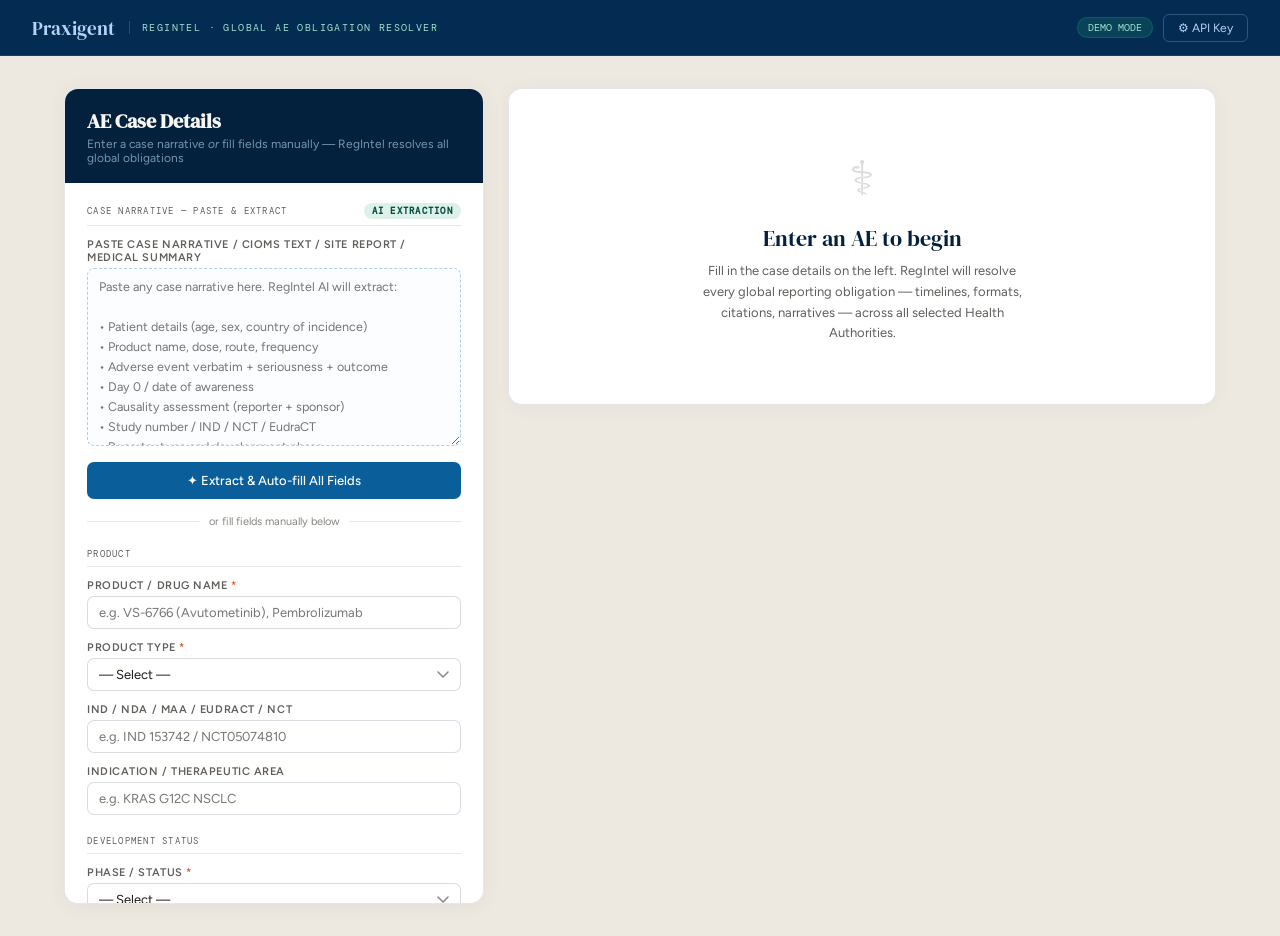
==== index.html @ b549e36d "Add files via upload" ====
<!DOCTYPE html>
<html lang="en">
<head>
<meta charset="UTF-8"/>
<meta name="viewport" content="width=device-width, initial-scale=1.0"/>
<title>RegIntel — Global AE Obligation Resolver</title>
<link rel="preconnect" href="https://fonts.googleapis.com"/>
<link rel="preconnect" href="https://fonts.gstatic.com" crossorigin/>
<link href="https://fonts.googleapis.com/css2?family=DM+Serif+Display:ital@0;1&family=DM+Mono:wght@400;500&family=Figtree:wght@300;400;500;600&display=swap" rel="stylesheet"/>
<style>
:root{
  --navy:#03203C;--navy2:#042C53;--blue:#0A5F9A;--sky:#378ADD;
  --skylt:#B5D4F4;--teal:#1D9E75;--teallt:#9FE1CB;--tealdk:#085041;
  --amber:#BA7517;--amberlt:#FAC775;--coral:#D85A30;--red:#A32D2D;
  --white:#F8F6F2;--cream:#EEE9E0;--gray:#888780;--text:#1A1A18;
  --muted:#5F5E5A;--border:rgba(3,32,60,0.1);
  --serif:'DM Serif Display',Georgia,serif;
  --sans:'Figtree',sans-serif;
  --mono:'DM Mono',monospace;
}
*,*::before,*::after{box-sizing:border-box;margin:0;padding:0;}
html{scroll-behavior:smooth;}
body{font-family:var(--sans);background:var(--cream);color:var(--text);min-height:100vh;}

/* ── HEADER ── */
.header{
  background:var(--navy2);padding:0 32px;
  height:56px;display:flex;align-items:center;gap:14px;
  border-bottom:1px solid rgba(181,212,244,0.1);
  position:sticky;top:0;z-index:50;
}
.header-logo{font-family:var(--serif);font-size:19px;color:var(--skylt);}
.header-tag{font-family:var(--mono);font-size:10px;color:var(--teallt);
  letter-spacing:.14em;text-transform:uppercase;
  border-left:1px solid rgba(181,212,244,0.2);padding-left:12px;}
.header-right{margin-left:auto;display:flex;align-items:center;gap:10px;}
.header-badge{font-family:var(--mono);font-size:10px;
  background:rgba(29,158,117,0.2);color:var(--teallt);
  padding:3px 10px;border-radius:20px;border:1px solid rgba(29,158,117,0.3);}
.api-btn{background:transparent;border:1px solid rgba(181,212,244,0.25);
  color:var(--skylt);font-size:12px;font-family:var(--sans);
  padding:6px 14px;border-radius:6px;cursor:pointer;transition:all .15s;}
.api-btn:hover{background:rgba(55,138,221,0.15);}

/* ── MAIN LAYOUT ── */
.main{max-width:1200px;margin:0 auto;padding:32px 24px;display:grid;
  grid-template-columns:420px 1fr;gap:24px;align-items:start;}

/* ── FORM CARD ── */
.form-card{
  background:#fff;border-radius:14px;border:1px solid var(--border);
  overflow:hidden;position:sticky;top:72px;
  box-shadow:0 2px 20px rgba(3,32,60,0.06);
}
.form-card-header{
  background:var(--navy);padding:18px 22px;
}
.form-card-header h2{font-family:var(--serif);font-size:20px;color:var(--white);margin-bottom:2px;}
.form-card-header p{font-size:12px;color:rgba(181,212,244,0.65);}
.form-body{padding:20px 22px;max-height:calc(100vh - 180px);overflow-y:auto;}

.form-section{margin-bottom:20px;}
.form-section-label{
  font-family:var(--mono);font-size:9px;letter-spacing:.14em;
  text-transform:uppercase;color:var(--muted);
  border-bottom:1px solid var(--border);padding-bottom:6px;margin-bottom:12px;
}
.form-group{margin-bottom:12px;}
.form-label{font-size:11px;font-weight:600;color:var(--muted);
  display:block;margin-bottom:4px;text-transform:uppercase;letter-spacing:.05em;}
.req{color:var(--coral);}
input[type=text],input[type=date],select,textarea{
  width:100%;border:1px solid rgba(3,32,60,0.15);border-radius:7px;
  padding:8px 11px;font-size:13px;font-family:var(--sans);
  color:var(--text);background:#fff;outline:none;transition:border-color .15s;
}
input:focus,select:focus,textarea:focus{border-color:var(--sky);}
textarea{resize:vertical;min-height:60px;line-height:1.5;}
select{appearance:none;
  background-image:url("data:image/svg+xml,%3Csvg xmlns='http://www.w3.org/2000/svg' width='12' height='8'%3E%3Cpath d='M1 1l5 5 5-5' stroke='%23888' stroke-width='1.5' fill='none' stroke-linecap='round'/%3E%3C/svg%3E");
  background-repeat:no-repeat;background-position:right 11px center;}

.checkbox-grid{display:grid;grid-template-columns:1fr 1fr;gap:5px;}
.cb-item{display:flex;align-items:center;gap:7px;
  font-size:12px;cursor:pointer;padding:5px 8px;
  border:1px solid var(--border);border-radius:5px;
  transition:all .12s;color:var(--text);}
.cb-item:hover{border-color:var(--sky);}
.cb-item input{accent-color:var(--teal);width:14px;height:14px;}
.cb-item.checked{border-color:var(--teal);background:rgba(29,158,117,0.06);}

.ha-grid{display:grid;grid-template-columns:1fr 1fr;gap:4px;}
.ha-item{display:flex;align-items:center;gap:6px;
  font-size:11.5px;cursor:pointer;padding:5px 8px;
  border:1px solid var(--border);border-radius:5px;
  transition:all .12s;color:var(--text);}
.ha-item:hover{border-color:var(--sky);}
.ha-item input{accent-color:var(--teal);width:13px;height:13px;}
.ha-item.checked{border-color:var(--teal);background:rgba(29,158,117,0.06);color:var(--tealdk);}

.run-btn{
  width:100%;background:var(--navy2);color:var(--skylt);
  border:none;border-radius:8px;padding:13px;
  font-size:14px;font-weight:500;font-family:var(--sans);
  cursor:pointer;transition:all .2s;
  display:flex;align-items:center;justify-content:center;gap:8px;
  margin-top:4px;
}
.run-btn:hover:not(:disabled){background:var(--blue);}
.run-btn:disabled{opacity:.5;cursor:not-allowed;}

.demo-btn{
  width:100%;background:transparent;color:var(--muted);
  border:1px solid var(--border);border-radius:8px;padding:9px;
  font-size:12px;font-family:var(--sans);cursor:pointer;
  transition:all .15s;margin-top:8px;
}
.demo-btn:hover{background:var(--cream);border-color:rgba(3,32,60,0.2);}

/* ── RESULTS PANEL ── */
.results-panel{display:flex;flex-direction:column;gap:20px;}

.empty-state{
  background:#fff;border-radius:14px;border:1px solid var(--border);
  padding:60px 40px;text-align:center;
  box-shadow:0 2px 20px rgba(3,32,60,0.04);
}
.empty-icon{font-size:48px;opacity:.15;margin-bottom:16px;}
.empty-title{font-family:var(--serif);font-size:22px;color:var(--navy);margin-bottom:8px;}
.empty-sub{font-size:13px;color:var(--muted);line-height:1.6;max-width:320px;margin:0 auto;}

/* ── RESULT CARDS ── */
.result-card{
  background:#fff;border-radius:14px;border:1px solid var(--border);
  overflow:hidden;box-shadow:0 2px 20px rgba(3,32,60,0.04);
  animation:slideIn .4s ease;
}
@keyframes slideIn{from{opacity:0;transform:translateY(12px)}to{opacity:1;transform:none}}

.rc-header{
  padding:14px 20px;display:flex;align-items:center;gap:10px;
  border-bottom:1px solid var(--border);
}
.rc-icon{width:32px;height:32px;border-radius:8px;
  display:flex;align-items:center;justify-content:center;font-size:15px;flex-shrink:0;}
.rc-title{font-size:14px;font-weight:600;color:var(--navy);}
.rc-sub{font-size:11px;color:var(--muted);margin-top:1px;}
.rc-badge{margin-left:auto;font-family:var(--mono);font-size:9px;
  padding:3px 9px;border-radius:10px;font-weight:500;}

/* SUSAR alert card */
.susar-card{
  background:var(--navy);border-radius:14px;border:2px solid #D85A30;
  padding:20px 24px;
  animation:slideIn .3s ease;
}
.susar-card h3{font-family:var(--serif);font-size:20px;color:var(--white);margin-bottom:8px;}
.susar-card p{font-size:13px;color:rgba(181,212,244,0.75);line-height:1.65;}
.susar-meta{display:flex;gap:16px;margin-top:14px;flex-wrap:wrap;}
.susar-meta-item{font-family:var(--mono);font-size:10px;letter-spacing:.06em;}
.susar-meta-item .k{color:rgba(181,212,244,0.4);text-transform:uppercase;display:block;margin-bottom:2px;}
.susar-meta-item .v{color:var(--teallt);}
.susar-meta-item .v.alert{color:#F0997B;}

/* obligation table */
.ob-wrap{overflow-x:auto;}
.ob-table{width:100%;border-collapse:collapse;font-size:12px;}
.ob-table th{
  text-align:left;padding:9px 14px;
  font-size:10px;text-transform:uppercase;letter-spacing:.07em;
  color:var(--muted);border-bottom:1px solid var(--border);
  background:rgba(3,32,60,0.02);font-family:var(--mono);font-weight:500;white-space:nowrap;
}
.ob-table td{
  padding:10px 14px;border-bottom:1px solid rgba(3,32,60,0.05);
  color:var(--text);vertical-align:middle;
}
.ob-table tr:last-child td{border-bottom:none;}
.ob-table tr:hover td{background:rgba(55,138,221,0.03);}
.ob-table tr.overdue td{background:rgba(163,45,45,0.03);}
.ob-table tr.periodic td{background:rgba(29,158,117,0.02);}

.tag{display:inline-block;padding:2px 8px;border-radius:10px;
  font-size:10px;font-weight:600;font-family:var(--mono);white-space:nowrap;}
.t7{background:#FCEBEB;color:#A32D2D;}
.t15{background:#FAEEDA;color:#854F0B;}
.t30{background:#E6F1FB;color:#185FA5;}
.t90{background:#EAF3DE;color:#3B6D11;}
.tper{background:#EEEDFE;color:#3C3489;}
.tdom{background:#EAF3DE;color:#3B6D11;}
.tfor{background:#EEEDFE;color:#3C3489;}
.tover{background:#FCEBEB;color:#A32D2D;border:1px solid rgba(227,75,74,0.3);}
.tok{background:#E1F5EE;color:#085041;}
.trisk{background:#FAEEDA;color:#854F0B;}
.tsusar{background:#FAECE7;color:#993C1D;border:1px solid rgba(208,90,48,.3);}

/* narrative */
.narrative-body{
  padding:20px;font-size:13px;line-height:1.85;color:var(--text);
  border-left:3px solid var(--navy2);margin:0;
  background:rgba(3,32,60,0.02);
}
.narrative-body .placeholder{color:var(--coral);font-style:italic;}

/* gap analysis */
.gap-list{padding:16px 20px;display:flex;flex-direction:column;gap:0;}
.gap-row{display:flex;gap:10px;padding:10px 0;border-bottom:1px solid rgba(3,32,60,0.05);align-items:flex-start;}
.gap-row:last-child{border-bottom:none;}
.gap-dot{width:10px;height:10px;border-radius:50%;flex-shrink:0;margin-top:3px;}
.gap-dot.red{background:#E24B4A;}
.gap-dot.amber{background:#EF9F27;}
.gap-dot.green{background:#1D9E75;}
.gap-text{font-size:12.5px;color:var(--text);line-height:1.5;}
.gap-sub{font-size:11px;color:var(--muted);margin-top:2px;}

/* loading */
.loading-card{
  background:#fff;border-radius:14px;border:1px solid var(--border);
  padding:40px;text-align:center;
  box-shadow:0 2px 20px rgba(3,32,60,0.04);
}
.pipeline-steps{display:flex;justify-content:center;gap:8px;margin:20px 0;flex-wrap:wrap;}
.ps{font-family:var(--mono);font-size:10px;letter-spacing:.06em;
  padding:4px 10px;border-radius:12px;transition:all .3s;
  background:rgba(3,32,60,0.05);color:var(--muted);}
.ps.running{background:rgba(55,138,221,0.15);color:var(--sky);
  animation:pulse .8s infinite alternate;}
.ps.done{background:rgba(29,158,117,0.15);color:var(--teal);}
@keyframes pulse{from{opacity:.6}to{opacity:1}}
.loading-msg{font-size:13px;color:var(--muted);margin-top:8px;}

/* modal */
.modal-bg{display:none;}
/* Inline API key dropdown panel — no position:fixed (blocked in Workers/iframe) */
.api-panel{
  display:none;position:absolute;top:56px;right:16px;
  background:#fff;border-radius:10px;border:1px solid rgba(3,32,60,0.15);
  padding:20px 22px;width:380px;z-index:100;
  box-shadow:0 8px 40px rgba(3,32,60,0.22);
}
.api-panel.visible{display:block;}
.api-panel h4{font-family:var(--serif);font-size:19px;color:var(--navy);margin-bottom:6px;}
.api-panel p{font-size:12.5px;color:var(--muted);margin-bottom:12px;line-height:1.6;}
.api-panel-note{font-size:11px;color:var(--muted);background:rgba(55,138,221,0.07);
  padding:8px 11px;border-radius:5px;border-left:2px solid var(--sky);margin-bottom:14px;line-height:1.55;}
.api-panel-row{display:flex;gap:8px;margin-top:0;}
.api-panel-row button{flex:1;padding:9px;border-radius:7px;border:none;
  font-size:12.5px;font-family:var(--sans);font-weight:500;cursor:pointer;transition:all .15s;}
.apb-primary{background:var(--navy2);color:var(--skylt);}
.apb-primary:hover{background:var(--blue);}
.apb-secondary{background:var(--cream);color:var(--muted);}
.apb-secondary:hover{background:#E5E1D8;}

/* export bar */
.export-bar{
  display:flex;gap:8px;padding:12px 20px;
  border-top:1px solid var(--border);background:rgba(3,32,60,0.02);
  flex-wrap:wrap;
}
.exp-btn{
  background:transparent;border:1px solid var(--border);
  color:var(--muted);font-size:11.5px;font-family:var(--sans);
  padding:6px 14px;border-radius:6px;cursor:pointer;transition:all .15s;
}
.exp-btn:hover{background:var(--cream);border-color:rgba(3,32,60,0.2);}
.exp-btn.primary{background:var(--navy2);color:var(--skylt);border-color:var(--navy2);}
.exp-btn.primary:hover{background:var(--blue);}

::-webkit-scrollbar{width:4px;height:4px;}
::-webkit-scrollbar-track{background:transparent;}
::-webkit-scrollbar-thumb{background:rgba(3,32,60,0.12);border-radius:10px;}

/* ── TREE VIEW STYLES ── */
.tree-shell{background:#fff;border-radius:14px;border:1px solid var(--border);overflow:hidden;box-shadow:0 2px 20px rgba(3,32,60,0.04);}
.tree-topbar{background:var(--navy);padding:14px 20px;display:flex;align-items:center;gap:12px;flex-wrap:wrap;}
.tree-topbar h3{font-family:var(--serif);font-size:18px;color:var(--white);}
.tree-topbar .sub{font-size:12px;color:rgba(181,212,244,0.6);margin-left:auto;}
.tree-legend{display:flex;gap:16px;padding:10px 20px;border-bottom:1px solid var(--border);background:rgba(3,32,60,0.02);flex-wrap:wrap;}
.tl-item{display:flex;align-items:center;gap:5px;font-size:11px;color:var(--muted);}
.tl-dot{width:9px;height:9px;border-radius:50%;}

/* summary bar */
.case-summary-bar{display:grid;grid-template-columns:repeat(4,1fr);gap:0;border-bottom:1px solid var(--border);}
.csb-item{padding:12px 16px;border-right:1px solid var(--border);}
.csb-item:last-child{border-right:none;}
.csb-k{font-size:9px;text-transform:uppercase;letter-spacing:.08em;color:var(--muted);margin-bottom:3px;font-family:var(--mono);}
.csb-v{font-size:13px;font-weight:500;color:var(--text);}
.csb-v.alert{color:#A32D2D;}
.csb-v.ok{color:#085041;}
.csb-v.warn{color:#854F0B;}

/* tree nodes */
.tree-body{padding:16px 20px;display:flex;flex-direction:column;gap:8px;}

.t-country{border:1px solid var(--border);border-radius:10px;overflow:hidden;}
.t-country-hdr{display:flex;align-items:center;gap:10px;padding:11px 14px;cursor:pointer;background:var(--cream);transition:background .15s;user-select:none;}
.t-country-hdr:hover{background:#E5E1D8;}
.t-country-flag{font-size:18px;line-height:1;}
.t-country-name{font-size:13px;font-weight:600;color:var(--navy);}
.t-country-ha{font-size:11px;color:var(--muted);margin-left:4px;}
.t-country-caret{margin-left:auto;font-size:11px;color:var(--muted);transition:transform .2s;}
.t-country-hdr.open .t-country-caret{transform:rotate(90deg);}
.t-country-pills{margin-left:auto;display:flex;gap:5px;margin-right:8px;}
.t-country-body{display:none;border-top:1px solid var(--border);}
.t-country-body.open{display:block;}

.t-ha{border-bottom:1px solid rgba(3,32,60,0.05);}
.t-ha:last-child{border-bottom:none;}
.t-ha-hdr{display:flex;align-items:center;gap:10px;padding:10px 16px 10px 28px;cursor:pointer;transition:background .12s;}
.t-ha-hdr:hover{background:rgba(3,32,60,0.03);}
.t-ha-code{font-family:var(--mono);font-size:10px;font-weight:500;letter-spacing:.06em;padding:2px 8px;border-radius:10px;}
.t-ha-name{font-size:12.5px;color:var(--text);font-weight:500;}
.t-ha-reg{font-size:11px;color:var(--muted);}
.t-ha-caret{margin-left:auto;font-size:10px;color:var(--muted);transition:transform .2s;}
.t-ha-hdr.open .t-ha-caret{transform:rotate(90deg);}
.t-ha-body{display:none;border-top:1px solid rgba(3,32,60,0.06);background:rgba(3,32,60,0.01);}
.t-ha-body.open{display:block;}

.t-report{display:flex;align-items:stretch;border-bottom:1px solid rgba(3,32,60,0.05);transition:background .12s;}
.t-report:last-child{border-bottom:none;}
.t-report:hover{background:rgba(55,138,221,0.03);}
.t-report-stripe{width:4px;flex-shrink:0;}
.t-report-inner{flex:1;padding:10px 14px 10px 18px;display:flex;align-items:center;gap:10px;flex-wrap:wrap;}
.t-report-type{font-size:12px;font-weight:600;color:var(--text);min-width:160px;}
.t-report-tl{font-size:11px;color:var(--muted);}
.t-report-due{font-size:12px;font-weight:500;color:var(--text);margin-left:auto;}
.t-report-fmt{font-size:10.5px;color:var(--muted);font-family:var(--mono);}
.t-report-detail{width:100%;margin-top:6px;padding:8px 10px;background:#fff;border-radius:6px;border:1px solid var(--border);font-size:11.5px;color:var(--muted);line-height:1.6;display:none;}
.t-report:hover .t-report-detail{display:block;}

/* periodic section */
.t-periodic{margin-top:12px;border:1px solid rgba(52,125,221,0.15);border-radius:10px;overflow:hidden;}
.t-periodic-hdr{padding:10px 14px;background:rgba(55,138,221,0.05);border-bottom:1px solid rgba(55,138,221,0.12);display:flex;align-items:center;gap:8px;cursor:pointer;}
.t-periodic-hdr-title{font-size:12px;font-weight:600;color:#185FA5;}
.t-periodic-hdr-caret{margin-left:auto;font-size:10px;color:#378ADD;transition:transform .2s;}
.t-periodic-hdr.open .t-periodic-hdr-caret{transform:rotate(90deg);}
.t-periodic-body{display:none;}
.t-periodic-body.open{display:block;}
.t-periodic-row{display:flex;align-items:center;gap:10px;padding:9px 14px;border-bottom:1px solid rgba(3,32,60,0.05);font-size:12px;}
.t-periodic-row:last-child{border-bottom:none;}
.t-periodic-report{font-weight:500;color:var(--text);min-width:140px;}
.t-periodic-freq{color:var(--muted);font-size:11px;flex:1;}
.t-periodic-ref{font-family:var(--mono);font-size:10px;color:#378ADD;}

/* status dot colors */
.dot-over{background:#E24B4A;}
.dot-risk{background:#EF9F27;}
.dot-ok{background:#1D9E75;}
.dot-per{background:#7F77DD;}
.dot-na{background:#B4B2A9;}

/* action footer */
.tree-footer{padding:12px 20px;border-top:1px solid var(--border);display:flex;gap:8px;background:rgba(3,32,60,0.02);flex-wrap:wrap;}
.tf-btn{padding:7px 14px;border-radius:6px;border:1px solid var(--border);background:transparent;color:var(--muted);font-size:12px;font-family:var(--sans);cursor:pointer;transition:all .15s;}
.tf-btn:hover{background:var(--cream);}
.tf-btn.primary{background:var(--navy2);color:var(--skylt);border-color:var(--navy2);}
.tf-btn.primary:hover{background:var(--blue);}

/* narrative in tree */
.t-narrative{margin-top:12px;border:1px solid rgba(3,32,60,0.1);border-radius:10px;overflow:hidden;}
.t-narrative-hdr{padding:10px 14px;background:rgba(209,83,126,0.05);border-bottom:1px solid rgba(209,83,126,0.12);display:flex;align-items:center;gap:8px;cursor:pointer;}
.t-narrative-hdr-title{font-size:12px;font-weight:600;color:#72243E;}
.t-narrative-body{display:none;padding:14px;font-size:12.5px;line-height:1.8;color:var(--text);}
.t-narrative-body.open{display:block;}

/* gap checklist */
.t-gaps{margin-top:12px;border:1px solid var(--border);border-radius:10px;overflow:hidden;}
.t-gaps-hdr{padding:10px 14px;background:rgba(3,32,60,0.03);border-bottom:1px solid var(--border);display:flex;align-items:center;gap:8px;cursor:pointer;}
.t-gaps-hdr-title{font-size:12px;font-weight:600;color:var(--navy);}
.t-gaps-body{display:none;}
.t-gaps-body.open{display:block;}
.t-gap-row{display:flex;gap:10px;padding:8px 14px;border-bottom:1px solid rgba(3,32,60,0.04);align-items:flex-start;}
.t-gap-row:last-child{border-bottom:none;}
.t-gap-icon{font-size:13px;flex-shrink:0;margin-top:1px;}
.t-gap-txt{font-size:12px;color:var(--text);line-height:1.5;}
.t-gap-sub{font-size:11px;color:var(--muted);}

@media print{
  .form-card,.header{display:none;}
  .main{grid-template-columns:1fr;}
  .tree-shell{box-shadow:none;}
}
</style>
</head>
<body>
<div id="appRoot" style="position:relative;min-height:100vh;">

<!-- API MODAL (legacy — now uses inline panel, kept for fallback) -->
<div class="modal-bg" id="apiModal" style="display:none;">
  <div class="modal">
    <h2>Connect Claude API</h2>
    <p>RegIntel uses Claude AI to resolve global PV reporting obligations. Enter your Anthropic API key for live analysis, or use Demo Mode with realistic pre-computed results.</p>
    <div class="modal-note">Your key is stored in browser memory only for this session. It is sent only to Anthropic's API — never to any other server.</div>
    <input type="password" id="apiKeyInput" placeholder="sk-ant-api03-…"/>
    <div class="modal-btns">
      <button class="modal-btn secondary" onclick="useDemoMode()">Use Demo Mode</button>
      <button class="modal-btn primary" onclick="connectAPI()">Connect Live API →</button>
    </div>
  </div>
</div>

<!-- HEADER -->
<div class="header">
  <div class="header-logo">Praxigent</div>
  <div class="header-tag">RegIntel · Global AE Obligation Resolver</div>
  <div class="header-right">
    <div class="header-badge" id="modeBadge">DEMO MODE</div>
    <button class="api-btn" id="apiToggleBtn" onclick="toggleApiPanel()">⚙ API Key</button>
  </div>
</div>

<!-- INLINE API PANEL (positioned under header) -->
<div class="api-panel" id="apiPanel">
  <h4>Connect Claude API</h4>
  <p>Enter your Anthropic API key to activate live AI analysis across all 16 HAs and 73 report obligations.</p>
  <div class="api-panel-note">Your key is stored in browser memory only — never sent to any server other than Anthropic's API directly.</div>
  <input type="password" id="apiKeyInput2" placeholder="sk-ant-api03-…" style="width:100%;border:1px solid rgba(3,32,60,0.15);border-radius:6px;padding:8px 11px;font-size:13px;font-family:var(--sans);outline:none;margin-bottom:10px;"/>
  <div class="api-panel-row">
    <button class="apb-secondary" onclick="useDemoMode()">Demo Mode</button>
    <button class="apb-primary" onclick="connectAPIPanel()">Connect Live API →</button>
  </div>
  <div id="apiPanelStatus" style="display:none;margin-top:10px;font-size:12px;padding:7px 10px;border-radius:5px;"></div>
</div>

<!-- MAIN -->
<div class="main">

  <!-- FORM -->
  <div class="form-card">
    <div class="form-card-header">
      <h2>AE Case Details</h2>
      <p>Enter a case narrative <em>or</em> fill fields manually — RegIntel resolves all global obligations</p>
    </div>
    <div class="form-body">

      <!-- NARRATIVE INPUT SECTION -->
      <div class="form-section">
        <div class="form-section-label" style="display:flex;align-items:center;justify-content:space-between;">
          <span>Case narrative — paste &amp; extract</span>
          <span style="font-size:9px;background:rgba(29,158,117,0.15);color:#085041;padding:2px 8px;border-radius:10px;font-weight:600;">AI EXTRACTION</span>
        </div>
        <div class="form-group">
          <label class="form-label">Paste case narrative / CIOMS text / site report / medical summary</label>
          <textarea id="f-narrative" rows="8" style="min-height:140px;font-size:12.5px;line-height:1.6;border:1.5px dashed rgba(55,138,221,0.4);background:rgba(55,138,221,0.02);" placeholder="Paste any case narrative here. RegIntel AI will extract:
&#10;• Patient details (age, sex, country of incidence)
• Product name, dose, route, frequency
• Adverse event verbatim + seriousness + outcome
• Day 0 / date of awareness
• Causality assessment (reporter + sponsor)
• Study number / IND / NCT / EudraCT
• Reporter type and development phase
• Country where AE occurred"></textarea>
        </div>
        <button id="extractBtn" onclick="extractFromNarrative()" style="width:100%;background:#0A5F9A;color:#fff;border:none;border-radius:7px;padding:11px;font-size:13px;font-weight:500;font-family:var(--sans);cursor:pointer;transition:all .2s;margin-bottom:4px;">
          ✦ Extract &amp; Auto-fill All Fields
        </button>
        <div id="extractStatus" style="display:none;margin-top:8px;padding:9px 12px;border-radius:6px;font-size:12px;line-height:1.5;"></div>
        <div style="display:flex;align-items:center;gap:10px;margin-top:12px;margin-bottom:0;">
          <div style="flex:1;height:1px;background:rgba(3,32,60,0.1);"></div>
          <span style="font-size:11px;color:#888780;">or fill fields manually below</span>
          <div style="flex:1;height:1px;background:rgba(3,32,60,0.1);"></div>
        </div>
      </div>

      <div class="form-section">
        <div class="form-section-label">Product</div>
        <div class="form-group">
          <label class="form-label">Product / Drug Name <span class="req">*</span></label>
          <input type="text" id="f-product" placeholder="e.g. VS-6766 (Avutometinib), Pembrolizumab"/>
        </div>
        <div class="form-group">
          <label class="form-label">Product Type <span class="req">*</span></label>
          <select id="f-type">
            <option value="">— Select —</option>
            <option value="drug_small_molecule">Small molecule drug</option>
            <option value="biologic">Biologic / mAb / Protein</option>
            <option value="vaccine">Vaccine</option>
            <option value="gene_therapy">Gene / Cell therapy</option>
            <option value="medical_device">Medical device</option>
            <option value="combination_product">Combination product</option>
          </select>
        </div>
        <div class="form-group">
          <label class="form-label">IND / NDA / MAA / EudraCT / NCT</label>
          <input type="text" id="f-reg" placeholder="e.g. IND 153742 / NCT05074810"/>
        </div>
        <div class="form-group">
          <label class="form-label">Indication / Therapeutic area</label>
          <input type="text" id="f-indication" placeholder="e.g. KRAS G12C NSCLC"/>
        </div>
      </div>

      <div class="form-section">
        <div class="form-section-label">Development status</div>
        <div class="form-group">
          <label class="form-label">Phase / Status <span class="req">*</span></label>
          <select id="f-phase">
            <option value="">— Select —</option>
            <option value="phase_1">Phase 1 (First in human)</option>
            <option value="phase_2">Phase 2</option>
            <option value="phase_3">Phase 3 (Pivotal)</option>
            <option value="marketed">Phase 4 / Post-marketing</option>
            <option value="compassionate">Compassionate use / Named patient</option>
            <option value="post_approval_ct">Post-approval CT (PASS/PAES)</option>
          </select>
        </div>
        <div class="form-group">
          <label class="form-label">Sponsor country</label>
          <select id="f-sponsor">
            <option value="USA">USA</option>
            <option value="UK">UK</option>
            <option value="Germany">Germany</option>
            <option value="Japan">Japan</option>
            <option value="Switzerland">Switzerland</option>
            <option value="Other">Other</option>
          </select>
        </div>
        <div class="form-group">
          <label class="form-label">Trial / Marketing countries</label>
          <input type="text" id="f-countries" placeholder="e.g. USA, UK, Germany, Japan, Canada"/>
        </div>
      </div>

      <div class="form-section">
        <div class="form-section-label">Adverse Event</div>
        <div class="form-group">
          <label class="form-label">AE verbatim term <span class="req">*</span></label>
          <textarea id="f-ae" placeholder="Describe the adverse event exactly as reported, e.g. 'acute liver failure with jaundice and elevated transaminases'"></textarea>
        </div>
        <div class="form-group">
          <label class="form-label">Day 0 — first sponsor awareness date <span class="req">*</span></label>
          <input type="date" id="f-day0"/>
        </div>
        <div class="form-group">
          <label class="form-label">Seriousness criteria met <span class="req">*</span></label>
          <div class="checkbox-grid">
            <label class="cb-item" id="cb-fatal"><input type="checkbox" value="fatal" onchange="toggleCB(this)"/> Fatal (death)</label>
            <label class="cb-item" id="cb-lt"><input type="checkbox" value="life_threatening" onchange="toggleCB(this)"/> Life-threatening</label>
            <label class="cb-item" id="cb-hosp"><input type="checkbox" value="hospitalization" onchange="toggleCB(this)"/> Hospitalization</label>
            <label class="cb-item" id="cb-disab"><input type="checkbox" value="disability" onchange="toggleCB(this)"/> Disability</label>
            <label class="cb-item" id="cb-ca"><input type="checkbox" value="congenital" onchange="toggleCB(this)"/> Congenital anomaly</label>
            <label class="cb-item" id="cb-ns"><input type="checkbox" value="non_serious" onchange="toggleCB(this)"/> Non-serious</label>
          </div>
        </div>
        <div class="form-group">
          <label class="form-label">Causality (sponsor assessment) <span class="req">*</span></label>
          <select id="f-causality">
            <option value="related">Definitely / Probably related</option>
            <option value="possibly">Possibly related</option>
            <option value="unlikely">Unlikely related</option>
            <option value="unrelated">Unrelated</option>
            <option value="unassessable">Not assessable</option>
          </select>
        </div>
        <div class="form-group">
          <label class="form-label">Expectedness vs. RSI (IB / SmPC / USPI)</label>
          <select id="f-expect">
            <option value="unexpected">Unexpected — NOT listed in IB or labeling</option>
            <option value="expected">Expected — listed in IB or labeling</option>
            <option value="unknown">Unknown — RSI not available</option>
          </select>
        </div>
        <div class="form-group">
          <label class="form-label">Patient country (where AE occurred)</label>
          <input type="text" id="f-patient-country" placeholder="e.g. United States"/>
        </div>
      </div>

      <div class="form-section">
        <div class="form-section-label">Health authorities in scope</div>
        <div class="ha-grid" id="haGrid">
          <label class="ha-item checked" id="ha-FDA"><input type="checkbox" value="FDA" checked onchange="toggleHA(this)"/> FDA (USA)</label>
          <label class="ha-item checked" id="ha-EMA"><input type="checkbox" value="EMA" checked onchange="toggleHA(this)"/> EMA (EU)</label>
          <label class="ha-item" id="ha-MHRA"><input type="checkbox" value="MHRA" onchange="toggleHA(this)"/> MHRA (UK)</label>
          <label class="ha-item" id="ha-PMDA"><input type="checkbox" value="PMDA" onchange="toggleHA(this)"/> PMDA (Japan)</label>
          <label class="ha-item" id="ha-HC"><input type="checkbox" value="HC" onchange="toggleHA(this)"/> Health Canada</label>
          <label class="ha-item" id="ha-TGA"><input type="checkbox" value="TGA" onchange="toggleHA(this)"/> TGA (Australia)</label>
          <label class="ha-item" id="ha-SWISSMEDIC"><input type="checkbox" value="SWISSMEDIC" onchange="toggleHA(this)"/> Swissmedic (CH)</label>
          <label class="ha-item" id="ha-MFDS"><input type="checkbox" value="MFDS" onchange="toggleHA(this)"/> MFDS (Korea)</label>
          <label class="ha-item" id="ha-ANVISA"><input type="checkbox" value="ANVISA" onchange="toggleHA(this)"/> ANVISA (Brazil)</label>
          <label class="ha-item" id="ha-NMPA"><input type="checkbox" value="NMPA" onchange="toggleHA(this)"/> NMPA (China)</label>
          <label class="ha-item" id="ha-CDSCO"><input type="checkbox" value="CDSCO" onchange="toggleHA(this)"/> CDSCO (India)</label>
          <label class="ha-item" id="ha-SFDA"><input type="checkbox" value="SFDA" onchange="toggleHA(this)"/> SFDA (Saudi)</label>
          <label class="ha-item" id="ha-MEDSAFE"><input type="checkbox" value="MEDSAFE" onchange="toggleHA(this)"/> Medsafe (NZ)</label>
          <label class="ha-item" id="ha-COFEPRIS"><input type="checkbox" value="COFEPRIS" onchange="toggleHA(this)"/> COFEPRIS (Mexico)</label>
          <label class="ha-item" id="ha-HSA"><input type="checkbox" value="HSA" onchange="toggleHA(this)"/> HSA (Singapore)</label>
          <label class="ha-item" id="ha-WHO"><input type="checkbox" value="WHO" onchange="toggleHA(this)"/> WHO / VigiBase</label>
        </div>
        <div style="margin-top:8px;display:flex;gap:8px;">
          <button onclick="selectAllHA(true)" style="font-size:11px;padding:4px 10px;border:1px solid var(--border);border-radius:5px;background:transparent;cursor:pointer;color:var(--muted);">Select all</button>
          <button onclick="selectAllHA(false)" style="font-size:11px;padding:4px 10px;border:1px solid var(--border);border-radius:5px;background:transparent;cursor:pointer;color:var(--muted);">Clear all</button>
        </div>
      </div>

      <button class="run-btn" id="runBtn" onclick="resolve()">
        ▶ Resolve All Obligations
      </button>
      <button class="demo-btn" onclick="loadDemo()">Load VS-6766 demo narrative</button>
    </div>
  </div>

  <!-- RESULTS -->
  <div class="results-panel" id="resultsPanel">
    <div class="empty-state" id="emptyState">
      <div class="empty-icon">⚕</div>
      <div class="empty-title">Enter an AE to begin</div>
      <div class="empty-sub">Fill in the case details on the left. RegIntel will resolve every global reporting obligation — timelines, formats, citations, narratives — across all selected Health Authorities.</div>
    </div>
  </div>

</div>

<script>
// ── STATE ──
let apiKey = '';
let demoMode = true;

// ── INIT ──
document.addEventListener('click', function(e){
  const panel = document.getElementById('apiPanel');
  const btn = document.getElementById('apiToggleBtn');
  if(panel && panel.classList.contains('visible')){
    if(!panel.contains(e.target) && e.target !== btn && !btn.contains(e.target)){
      panel.classList.remove('visible');
    }
  }
});

window.addEventListener('load', () => {
  document.getElementById('f-day0').valueAsDate = new Date();
  // Show inline API panel on load (not fixed modal)
  setTimeout(()=>{ document.getElementById('apiPanel').classList.add('visible'); }, 300);
});

// ── API KEY PANEL (inline, no fixed positioning) ──
function toggleApiPanel(){
  const panel = document.getElementById('apiPanel');
  panel.classList.toggle('visible');
}
function closeApiPanel(){
  document.getElementById('apiPanel').classList.remove('visible');
}
function connectAPIPanel(){
  // Try inline panel input first, fall back to original modal input
  const inp2 = document.getElementById('apiKeyInput2');
  const inp1 = document.getElementById('apiKeyInput');
  const k = (inp2 && inp2.value.trim()) || (inp1 && inp1.value.trim()) || '';
  const statusEl = document.getElementById('apiPanelStatus');
  if(!k || !k.startsWith('sk-ant')){
    if(statusEl){
      statusEl.style.display='block';
      statusEl.style.background='rgba(163,45,45,0.08)';
      statusEl.style.color='#A32D2D';
      statusEl.textContent='Invalid key — must start with sk-ant-';
    }
    return;
  }
  apiKey = k; demoMode = false;
  document.getElementById('modeBadge').textContent = 'LIVE · CLAUDE API';
  document.getElementById('modeBadge').style.background = 'rgba(29,158,117,0.25)';
  document.getElementById('modeBadge').style.color = '#9FE1CB';
  if(statusEl){
    statusEl.style.display='block';
    statusEl.style.background='rgba(29,158,117,0.1)';
    statusEl.style.color='#085041';
    statusEl.textContent='✓ Connected — live Claude API active';
  }
  setTimeout(()=>closeApiPanel(), 1200);
}
function connectAPI(){ connectAPIPanel(); } // alias for old modal button
function showModal(){ toggleApiPanel(); }   // redirect old modal trigger to panel
function useDemoMode(){
  demoMode = true; apiKey = '';
  document.getElementById('modeBadge').textContent = 'DEMO MODE';
  document.getElementById('modeBadge').style.background = 'rgba(29,158,117,0.2)';
  document.getElementById('modeBadge').style.color = '#9FE1CB';
  // Close both modal and panel
  const modal = document.getElementById('apiModal');
  if(modal) modal.classList.remove('visible');
  closeApiPanel();
}

function toggleCB(cb){
  cb.closest('.cb-item').classList.toggle('checked', cb.checked);
  if(cb.value==='non_serious' && cb.checked){
    ['fatal','lt','hosp','disab','ca'].forEach(id=>{
      const el = document.getElementById('cb-'+id);
      if(el){ el.querySelector('input').checked=false; el.classList.remove('checked'); }
    });
  } else if(cb.value!=='non_serious' && cb.checked){
    const ns = document.getElementById('cb-ns');
    if(ns){ ns.querySelector('input').checked=false; ns.classList.remove('checked'); }
  }
}
function toggleHA(cb){ cb.closest('.ha-item').classList.toggle('checked', cb.checked); }
function selectAllHA(v){
  document.querySelectorAll('#haGrid input').forEach(cb=>{
    cb.checked=v; cb.closest('.ha-item').classList.toggle('checked',v);
  });
}

function getCase(){
  return {
    product: document.getElementById('f-product').value.trim(),
    type: document.getElementById('f-type').value,
    reg: document.getElementById('f-reg').value.trim(),
    indication: document.getElementById('f-indication').value.trim(),
    phase: document.getElementById('f-phase').value,
    sponsor: document.getElementById('f-sponsor').value,
    countries: document.getElementById('f-countries').value.trim(),
    ae: document.getElementById('f-ae').value.trim(),
    day0: document.getElementById('f-day0').value,
    seriousness: [...document.querySelectorAll('.checkbox-grid input:checked')].map(c=>c.value),
    causality: document.getElementById('f-causality').value,
    expectedness: document.getElementById('f-expect').value,
    patientCountry: document.getElementById('f-patient-country').value.trim(),
    has: [...document.querySelectorAll('#haGrid input:checked')].map(c=>c.value)
  };
}

function loadDemo(){
  const d = new Date(); d.setDate(d.getDate()-2);
  const onsetD = new Date(); onsetD.setDate(onsetD.getDate()-6);
  const fmt = dt => dt.toLocaleDateString('en-US',{month:'long',day:'numeric',year:'numeric'});
  document.getElementById('f-narrative').value =
`A 58-year-old male patient with KRAS G12C-mutated non-small cell lung cancer (NSCLC) was enrolled in the RAMP 205 Phase 3 clinical study (IND 153742, NCT05074810) and received avutometinib (VS-6766) 3.2 mg twice weekly orally in combination with defactinib 400 mg twice daily orally as per protocol. Medical history included hypertension and type 2 diabetes mellitus. Concomitant medications included metformin and lisinopril.

On ${fmt(onsetD)} (Cycle 2, Day 8), the patient developed acute liver failure with jaundice and coagulopathy. Laboratory findings showed ALT 1240 U/L (>40x ULN), AST 980 U/L, total bilirubin 8.4 mg/dL, and INR 3.2. The patient was hospitalized at MD Anderson Cancer Center, Houston, USA. Both avutometinib and defactinib were permanently discontinued.

Despite intensive supportive care, the patient died on ${fmt(d)}. Cause of death was acute hepatic failure. Autopsy pending. The reporting investigator (Dr. James T., MD Anderson Cancer Center) assessed causality as possibly related. Sponsor (Verastem Oncology, Boston, MA, USA) became aware on ${fmt(d)}. This event is unexpected as fatal hepatic failure is not listed in the VS-6766 IB v8.0. Study active in USA, United Kingdom, Germany, France, Spain, Canada, and Australia.`;
  document.getElementById('f-product').value = 'VS-6766 (Avutometinib)';
  document.getElementById('f-type').value = 'drug_small_molecule';
  document.getElementById('f-reg').value = 'IND 153742 / NCT05074810';
  document.getElementById('f-indication').value = 'KRAS G12C NSCLC (RAMP 205 study)';
  document.getElementById('f-phase').value = 'phase_3';
  document.getElementById('f-sponsor').value = 'USA';
  document.getElementById('f-countries').value = 'USA, UK, Germany, France, Spain, Canada, Australia';
  document.getElementById('f-ae').value = 'Acute liver failure with jaundice and coagulopathy';
  document.getElementById('f-day0').value = d.toISOString().slice(0,10);
  document.getElementById('f-patient-country').value = 'United States';
  document.querySelectorAll('.checkbox-grid input').forEach(cb=>{
    cb.checked = ['fatal','hospitalization'].includes(cb.value);
    cb.closest('.cb-item').classList.toggle('checked', cb.checked);
  });
  document.getElementById('f-causality').value = 'possibly';
  document.getElementById('f-expect').value = 'unexpected';
  const haSelect = ['FDA','EMA','MHRA','HC','TGA','SWISSMEDIC'];
  document.querySelectorAll('#haGrid input').forEach(cb=>{
    cb.checked = haSelect.includes(cb.value);
    cb.closest('.ha-item').classList.toggle('checked', cb.checked);
  });
}

// ── NARRATIVE EXTRACTION ──
async function extractFromNarrative(){
  const narrative = document.getElementById('f-narrative').value.trim();
  if(!narrative){ alert('Please paste a case narrative first.'); return; }
  const btn = document.getElementById('extractBtn');
  const status = document.getElementById('extractStatus');
  btn.disabled = true;
  btn.textContent = 'Extracting…';
  status.style.display = 'block';
  status.style.cssText = 'display:block;margin-top:8px;padding:9px 12px;border-radius:6px;font-size:12px;line-height:1.5;background:rgba(55,138,221,0.08);color:#185FA5;border-left:3px solid #378ADD;border-radius:0 6px 6px 0;';
  status.textContent = 'AI is reading the narrative and extracting structured case data…';
  if(demoMode||!apiKey){ await demoExtract(narrative); }
  else { await liveExtract(narrative); }
  btn.disabled = false;
  btn.textContent = '✦ Extract & Auto-fill All Fields';
}

async function liveExtract(narrative){
  const prompt = `You are a pharmacovigilance data extraction expert. Extract structured case data from this narrative. Return ONLY valid JSON, no other text, no markdown fences.

NARRATIVE:
${narrative}

Return this exact JSON:
{"product_name":null,"product_type":"drug_small_molecule","reg_number":null,"indication":null,"phase":"phase_3","sponsor_country":"USA","trial_countries":null,"patient_age":null,"patient_sex":"unknown","patient_country":null,"ae_verbatim":null,"day0_date":null,"outcome":"unknown","seriousness":[],"causality_reporter":"possibly","causality_sponsor":"possibly","expectedness":"unexpected","reporter_institution":null,"dose":null,"medical_history":null,"lab_values":null,"has_suggested":[]}

Rules:
- phase: one of phase_1|phase_2|phase_3|marketed|compassionate|post_approval_ct
- product_type: one of drug_small_molecule|biologic|vaccine|gene_therapy|medical_device|combination_product
- seriousness array: use values from fatal|life_threatening|hospitalization|disability|congenital|non_serious
- causality: related|possibly|unlikely|unrelated|unassessable
- expectedness: unexpected|expected|unknown
- has_suggested: array of HA codes from FDA EMA MHRA PMDA HC TGA SWISSMEDIC MFDS ANVISA NMPA CDSCO SFDA MEDSAFE COFEPRIS HSA WHO — based on countries mentioned
- day0_date: YYYY-MM-DD format`;

  try {
    const res = await fetch('https://api.anthropic.com/v1/messages',{
      method:'POST',
      headers:{'Content-Type':'application/json','x-api-key':apiKey,'anthropic-version':'2023-06-01','anthropic-dangerous-direct-browser-access':'true'},
      body:JSON.stringify({model:'claude-sonnet-4-6',max_tokens:1200,messages:[{role:'user',content:prompt}]})
    });
    if(!res.ok){const e=await res.json();throw new Error(e.error?.message||'API error');}
    const data = await res.json();
    const text = data.content[0].text.trim().replace(/^```json?\n?/,'').replace(/\n?```$/,'').trim();
    const extracted = JSON.parse(text);
    applyExtracted(extracted);
    showExtractSuccess(extracted);
  } catch(e){
    showExtractError('Live extraction error: '+e.message+'. Using pattern extraction instead.');
    await demoExtract(document.getElementById('f-narrative').value);
  }
}

async function demoExtract(narrative){
  await new Promise(r=>setTimeout(r,1000));
  const n = narrative.toLowerCase();
  function xp(text, regex){ const m=text.match(regex); return m?m[1].trim():null; }
  const extracted = {
    product_name: xp(narrative,/(VS-\d+\s*\([^)]+\)|avutometinib|defactinib|pembrolizumab|nivolumab|trastuzumab|rituximab|semaglutide)/i) || xp(narrative,/received\s+([\w\-]+(?:\s+\([\w\-]+\))?)/i),
    product_type: /biologic|monoclonal|mab|antibody|protein/i.test(narrative)?'biologic':/vaccine/i.test(narrative)?'vaccine':'drug_small_molecule',
    reg_number: xp(narrative,/(IND[\s#]?\d+[,\s\/]*(?:NCT\d+)?|NCT\d+)/i),
    indication: xp(narrative,/(KRAS[^,\.]+|NSCLC|lung cancer|breast cancer|leukemia|lymphoma|melanoma|[A-Z][a-z]+ cancer)/i),
    phase: /phase 3|phase iii|pivotal/i.test(narrative)?'phase_3':/phase 2|phase ii/i.test(narrative)?'phase_2':/phase 1|phase i\b/i.test(narrative)?'phase_1':/marketed|post.market/i.test(narrative)?'marketed':'phase_3',
    sponsor_country: /\b(USA|US|United States)\b/i.test(narrative)?'USA':/\b(UK|United Kingdom)\b/i.test(narrative)?'UK':'USA',
    trial_countries: xp(narrative,/(?:active in|conducted in|countries)[:\s]+([A-Z][^.]+(?:USA|UK|Germany|France|Japan|Canada|Australia)[^.]*)/i) || (n.includes('usa')&&n.includes('germany')?'USA, UK, Germany, France, Spain, Canada, Australia':null),
    patient_age: xp(narrative,/(\d+)[- ]year[- ]old/i),
    patient_sex: /\b(male|man|his)\b/i.test(narrative)?'male':/\b(female|woman|her)\b/i.test(narrative)?'female':'unknown',
    patient_country: xp(narrative,/(?:at|in)\s+[A-Za-z\s]+,\s+(USA|United States|Germany|France|UK|Japan|Canada|Australia)/i) || (/usa|united states|houston|anderson|boston|new york/i.test(narrative)?'United States':null),
    ae_verbatim: xp(narrative,/(?:developed?|experienced?|presented with)\s+([^.]+(?:failure|reaction|arrest|injury|toxicity|neutropenia|pneumonitis|rash)[^.]*)/i) || xp(narrative,/(?:developed?)\s+([^.]+)/i),
    day0_date: (()=>{ const m=narrative.match(/(?:became aware|awareness)\s+on\s+([\w\s,]+\d{4})/i); if(m){try{return new Date(m[1]).toISOString().slice(0,10);}catch(e){}} const d=new Date();d.setDate(d.getDate()-2);return d.toISOString().slice(0,10); })(),
    outcome: /died|death|fatal/i.test(narrative)?'fatal':/recover/i.test(narrative)?'recovered':'unknown',
    seriousness: (()=>{ const s=[]; if(/died|death|fatal/i.test(narrative))s.push('fatal'); if(/life.threaten/i.test(narrative))s.push('life_threatening'); if(/hospitali[sz]/i.test(narrative))s.push('hospitalization'); if(/disabilit/i.test(narrative))s.push('disability'); return s.length?s:['hospitalization']; })(),
    causality_reporter: /possibly related/i.test(narrative)?'possibly':/probably related|definitely/i.test(narrative)?'related':/unlikely/i.test(narrative)?'unlikely':'possibly',
    causality_sponsor: 'possibly',
    expectedness: /unexpected|not listed/i.test(narrative)?'unexpected':/expected|listed in/i.test(narrative)?'expected':'unexpected',
    reporter_institution: xp(narrative,/([A-Z][a-zA-Z\s]+(?:Cancer Center|Hospital|Medical Center|University|Clinic|Institute))/i),
    dose: xp(narrative,/(\d+\.?\d*\s*mg\s*(?:twice|BID|TID|QD|BIW|once|weekly|daily)[^,;.]*)/i),
    medical_history: xp(narrative,/(?:medical history|history of)\s+(?:included?)?\s*([^.]+)/i),
    lab_values: xp(narrative,/(?:laboratory findings|labs?|showed)\s*(?:showed|:)?\s*([^.]+(?:\d+\s*U\/L|\d+\s*mg\/dL|INR)[^.]*)/i),
    has_suggested: (()=>{ const has=[]; if(n.includes('usa')||n.includes('united states')||/ind \d/i.test(narrative))has.push('FDA'); if(n.includes('german')||n.includes('france')||n.includes('spain')||n.includes('italy'))has.push('EMA'); if(n.includes('uk')||n.includes('united kingdom'))has.push('MHRA'); if(n.includes('japan'))has.push('PMDA'); if(n.includes('canada'))has.push('HC'); if(n.includes('australia'))has.push('TGA'); if(n.includes('switzerland'))has.push('SWISSMEDIC'); if(has.length===0)has.push('FDA','EMA'); return has; })()
  };
  applyExtracted(extracted);
  showExtractSuccess(extracted);
}

function applyExtracted(e){
  if(e.product_name) document.getElementById('f-product').value = e.product_name;
  if(e.product_type) document.getElementById('f-type').value = e.product_type;
  if(e.reg_number) document.getElementById('f-reg').value = e.reg_number;
  if(e.indication) document.getElementById('f-indication').value = e.indication;
  if(e.phase) document.getElementById('f-phase').value = e.phase;
  if(e.sponsor_country){const sel=document.getElementById('f-sponsor');const opt=[...sel.options].find(o=>o.value===e.sponsor_country||e.sponsor_country.includes(o.value));if(opt)sel.value=opt.value;}
  if(e.trial_countries) document.getElementById('f-countries').value = e.trial_countries;
  if(e.ae_verbatim) document.getElementById('f-ae').value = e.ae_verbatim;
  if(e.day0_date) document.getElementById('f-day0').value = e.day0_date;
  if(e.patient_country) document.getElementById('f-patient-country').value = e.patient_country;
  if(e.seriousness&&e.seriousness.length){ document.querySelectorAll('.checkbox-grid input').forEach(cb=>{ cb.checked=e.seriousness.includes(cb.value); cb.closest('.cb-item').classList.toggle('checked',cb.checked); }); }
  if(e.causality_sponsor){ const m={'related':'related','possibly':'possibly','unlikely':'unlikely','unrelated':'unrelated','unassessable':'unassessable'}; if(m[e.causality_sponsor]) document.getElementById('f-causality').value=m[e.causality_sponsor]; }
  if(e.expectedness) document.getElementById('f-expect').value = e.expectedness;
  if(e.has_suggested&&e.has_suggested.length){ document.querySelectorAll('#haGrid input').forEach(cb=>{ cb.checked=e.has_suggested.includes(cb.value); cb.closest('.ha-item').classList.toggle('checked',cb.checked); }); }
  window._extracted = e;
}

function showExtractSuccess(e){
  const status = document.getElementById('extractStatus');
  const fields=[e.product_name&&`Product: <strong>${e.product_name}</strong>`,e.patient_age&&e.patient_sex&&e.patient_sex!=='unknown'&&`Patient: <strong>${e.patient_age}yo ${e.patient_sex}</strong>`,e.patient_country&&`Country of incidence: <strong>${e.patient_country}</strong>`,e.ae_verbatim&&`AE: <strong>${e.ae_verbatim.substring(0,55)}${e.ae_verbatim.length>55?'…':''}</strong>`,e.outcome&&`Outcome: <strong>${e.outcome}</strong>`,e.day0_date&&`Day 0: <strong>${e.day0_date}</strong>`,e.reg_number&&`Reg#: <strong>${e.reg_number}</strong>`,e.reporter_institution&&`Site: <strong>${e.reporter_institution}</strong>`,e.has_suggested&&e.has_suggested.length&&`HAs: <strong>${e.has_suggested.join(', ')}</strong>`].filter(Boolean);
  status.style.cssText = 'display:block;margin-top:8px;padding:10px 13px;border-radius:0 6px 6px 0;font-size:12px;line-height:1.6;background:rgba(29,158,117,0.08);color:#085041;border-left:3px solid #1D9E75;';
  status.innerHTML = `<div style="font-weight:600;margin-bottom:5px;">✓ ${fields.length} fields extracted — form auto-filled</div>`+fields.map(f=>`<div>• ${f}</div>`).join('');
}

function showExtractError(msg){
  const status = document.getElementById('extractStatus');
  status.style.cssText = 'display:block;margin-top:8px;padding:9px 12px;border-radius:0 6px 6px 0;font-size:12px;line-height:1.5;background:rgba(163,45,45,0.07);color:#791F1F;border-left:3px solid #E24B4A;';
  status.textContent = msg;
}


// ── MAIN RESOLVER ──
async function resolve(){
  const c = getCase();
  if(!c.product||!c.type||!c.phase||!c.ae||!c.seriousness.length||!c.has.length){
    alert('Please fill all required fields (marked *) and select at least one Health Authority.');
    return;
  }
  document.getElementById('runBtn').disabled = true;
  showLoading();
  if(demoMode||!apiKey){ await runDemo(c); }
  else { await runLive(c); }
  document.getElementById('runBtn').disabled = false;
}

function showLoading(){
  const panel = document.getElementById('resultsPanel');
  panel.innerHTML = `
    <div class="loading-card">
      <div style="font-family:var(--serif);font-size:20px;color:var(--navy);margin-bottom:6px;">Resolving obligations…</div>
      <div style="font-size:12px;color:var(--muted);margin-bottom:16px;">Running 8-agent pipeline across all selected Health Authorities</div>
      <div class="pipeline-steps">
        <span class="ps running" id="ps-intake">INTAKE</span>
        <span class="ps" id="ps-classify">CLASSIFY</span>
        <span class="ps" id="ps-geo">GEOGRAPHY</span>
        <span class="ps" id="ps-expect">EXPECTEDNESS</span>
        <span class="ps" id="ps-oblig">OBLIGATIONS</span>
        <span class="ps" id="ps-timeline">TIMELINE</span>
        <span class="ps" id="ps-narr">NARRATIVE</span>
        <span class="ps" id="ps-output">OUTPUT</span>
      </div>
      <div class="loading-msg" id="loadingMsg">Validating case criteria…</div>
    </div>`;
}

function setPS(id, state){ const el=document.getElementById('ps-'+id); if(el) el.className='ps '+state; }
function setMsg(m){ const el=document.getElementById('loadingMsg'); if(el) el.textContent=m; }
function delay(ms){ return new Promise(r=>setTimeout(r,ms)); }

// ── LIVE API ──
async function runLive(c){
  const isFatal = c.seriousness.includes('fatal')||c.seriousness.includes('life_threatening');
  const isCT = !c.phase.includes('marketed')&&c.phase!=='post_approval_ct';
  const isUnexpected = c.expectedness==='unexpected'||c.expectedness==='unknown';
  const isRelated = ['related','possibly'].includes(c.causality);
  const isSUSAR = isCT && c.seriousness.some(s=>s!=='non_serious') && isUnexpected && isRelated;
  const isSerious = c.seriousness.some(s=>s!=='non_serious');

  const prompt = `You are the Praxigent RegIntel PV Regulatory Intelligence Agent — a global pharmacovigilance regulatory expert covering all ICH and non-ICH health authorities.

CASE INPUT:
Product: ${c.product} (${c.type})
Phase/Status: ${c.phase}
Regulatory #: ${c.reg||'not provided'}
Indication: ${c.indication||'not provided'}
Sponsor country: ${c.sponsor}
Trial/Marketing countries: ${c.countries||'not specified'}
Patient country: ${c.patientCountry||'not specified'}
AE verbatim: ${c.ae}
Day 0 (sponsor awareness): ${c.day0}
Seriousness: ${c.seriousness.join(', ')}
Causality: ${c.causality}
Expectedness vs RSI: ${c.expectedness}
SUSAR status: ${isSUSAR?'CONFIRMED SUSAR':'Not a SUSAR'}
Health Authorities in scope: ${c.has.join(', ')}

Provide a comprehensive regulatory intelligence report with ALL sections below. Be extremely specific — cite exact regulation articles, exact timelines, exact formats. Do not be generic.

## CASE SUMMARY
One paragraph confirming: valid case criteria met (ICH E2A), SUSAR determination with rationale, Day 0 confirmation, and clock start.

## MEDDRA CODING
Code the verbatim AE to MedDRA v27.1. Provide:
- Primary PT name and code
- All associated PTs (if multiple findings)
- SOC, HLGT, HLT
- Coding rationale

## GLOBAL REPORTING OBLIGATIONS
For EACH of the following HAs (${c.has.join(', ')}), provide a complete row:
HA | Regulation article | Report name | Timeline | Due date (calculate from ${c.day0}) | Domestic/Foreign | Format | Submission route | Special conditions

Be precise: cite "21 CFR 312.32(c)(1)" not just "FDA rules". Calculate actual due dates from Day 0 = ${c.day0}.

## PERIODIC REPORTING OBLIGATIONS
List all periodic reports triggered (DSUR, PSUR/PBRER, PADER, line listings) with schedules.

## DOMESTIC vs FOREIGN ANALYSIS
For each HA, explain domestic or foreign classification and what this means for the reporting obligation.

## TIMELINE — ALL DUE DATES IN ORDER
List every due date chronologically from earliest to latest. Flag OVERDUE or AT RISK (within 72h).

## CIOMS I NARRATIVE DRAFT
Write a complete CIOMS I narrative. Third person, past tense. Include all ICH E2A Section 3 elements. Use [BRACKET] for fields needing completion from source data.

## GAP ANALYSIS — MISSING DATA
List: (RED) missing mandatory fields blocking submission, (AMBER) recommended fields, (GREEN) confirmed complete.

## IMMEDIATE ACTION PLAN
Numbered list: exactly what the PV team must do in the next 24–48 hours, in priority order.`;

  try {
    setPS('intake','running'); setMsg('Validating case criteria…');
    const res = await fetch('https://api.anthropic.com/v1/messages',{
      method:'POST',
      headers:{
        'Content-Type':'application/json',
        'x-api-key':apiKey,
        'anthropic-version':'2023-06-01',
        'anthropic-dangerous-direct-browser-access':'true'
      },
      body:JSON.stringify({
        model:'claude-sonnet-4-6',
        max_tokens:6000,
        messages:[{role:'user',content:prompt}]
      })
    });
    if(!res.ok){
      const err=await res.json();
      throw new Error(err.error?.message||'API error '+res.status);
    }
    const data = await res.json();
    const text = data.content[0].text;

    // animate pipeline
    const steps=['classify','geo','expect','oblig','timeline','narr','output'];
    for(let i=0;i<steps.length;i++){
      setPS(steps[i-1]||'intake','done');
      setPS(steps[i],'running');
      setMsg(['Coding MedDRA PT/SOC…','Resolving geography…','Checking expectedness…',
        'Querying obligation database…','Calculating due dates…',
        'Drafting CIOMS narrative…','Assembling output…'][i]);
      await delay(300);
    }
    setPS('output','done');

    renderLiveResults(c, text, isSUSAR, isFatal, isSerious, isCT);
  } catch(e){
    document.getElementById('resultsPanel').innerHTML=`
      <div class="result-card"><div class="rc-header">
        <div style="color:var(--red);font-weight:600;">API Error: ${e.message}</div>
      </div>
      <div style="padding:16px;font-size:13px;color:var(--muted);">Check your API key and try again, or switch to Demo Mode.</div></div>`;
  }
}

function renderLiveResults(c, text, isSUSAR, isFatal, isSerious, isCT){
  const day0 = new Date(c.day0);
  const tl = isFatal ? 7 : isSerious ? 15 : 90;

  // parse sections from AI text for narrative
  function extractSection(heading){
    const re = new RegExp('## '+heading+'[\\s\\S]*?(?=## |$)');
    const m = text.match(re);
    return m ? m[0].replace(/^## [^\n]+\n/,'').trim() : '';
  }

  // override buildNarrative with AI narrative if available
  const aiNarr = extractSection('CIOMS I NARRATIVE');
  window._aiNarrative = aiNarr || null;

  renderTree(c, isSUSAR, isFatal, isSerious, isCT, day0, tl);

  // append raw AI analysis as collapsible below the tree
  const panel = document.getElementById('resultsPanel');
  const aiCard = document.createElement('div');
  aiCard.style.cssText = 'background:#fff;border-radius:14px;border:1px solid rgba(3,32,60,0.1);overflow:hidden;box-shadow:0 2px 20px rgba(3,32,60,0.04);';
  aiCard.innerHTML = `
    <div style="padding:12px 20px;border-bottom:1px solid var(--border);display:flex;align-items:center;gap:10px;cursor:pointer;background:rgba(3,32,60,0.02);" onclick="toggleSection('ai-body','ai-hdr')" id="ai-hdr">
      <span style="font-size:14px;">✦</span>
      <span style="font-size:13px;font-weight:600;color:var(--navy);">Full AI regulatory analysis — click to expand</span>
      <span style="margin-left:auto;font-size:10px;font-family:var(--mono);background:#E1F5EE;color:#085041;padding:2px 8px;border-radius:10px;">CLAUDE SONNET</span>
      <span class="t-periodic-hdr-caret">▶</span>
    </div>
    <div id="ai-body" class="t-gaps-body" style="">
      <div style="padding:20px;font-size:13px;line-height:1.8;color:var(--text);white-space:pre-wrap;max-height:500px;overflow-y:auto;">${escHtml(text)}</div>
      <div style="padding:10px 20px;border-top:1px solid var(--border);display:flex;gap:8px;">
        <button class="tf-btn primary" onclick="copyText(\`${text.replace(/`/g,"'")}\`)">Copy full analysis</button>
      </div>
    </div>`;
  panel.appendChild(aiCard);
}


async function runDemo(c){
  const isFatal = c.seriousness.includes('fatal')||c.seriousness.includes('life_threatening');
  const isCT = !c.phase.includes('marketed')&&c.phase!=='post_approval_ct';
  const isUnexpected = c.expectedness==='unexpected'||c.expectedness==='unknown';
  const isRelated = ['related','possibly'].includes(c.causality);
  const isSUSAR = isCT && c.seriousness.some(s=>s!=='non_serious') && isUnexpected && isRelated;
  const isSerious = c.seriousness.some(s=>s!=='non_serious');
  const tl = isFatal?7:isSerious?15:90;

  const steps=['intake','classify','geo','expect','oblig','timeline','narr','output'];
  const msgs=['Validating case criteria…','Coding MedDRA PT/SOC…','Resolving geography…',
    'Checking expectedness vs RSI…','Querying obligation database…',
    'Calculating due dates…','Drafting CIOMS narrative…','Assembling full output…'];

  for(let i=0;i<steps.length;i++){
    if(i>0) setPS(steps[i-1],'done');
    setPS(steps[i],'running'); setMsg(msgs[i]);
    await delay(500);
  }
  setPS('output','done');

  const day0 = new Date(c.day0);
  const buildRows = () => c.has.map(ha=>{
    const cfg = HA_CONFIG[ha]||{reg:'National regulation',report:'ICSR',fmt:'E2B R2/R3',route:'National portal',tl:15};
    const htl = isFatal?(cfg.tl7||7):isSerious?(cfg.tl15||15):(cfg.tl90||90);
    const due = new Date(day0); due.setDate(due.getDate()+htl);
    const daysLeft = Math.ceil((due-new Date())/86400000);
    const stCls = daysLeft<0?'tover':daysLeft<=2?'trisk':'tok';
    const stTxt = daysLeft<0?`${Math.abs(daysLeft)}d OVERDUE`:daysLeft<=1?'DUE TODAY':`${daysLeft}d left`;
    const isDom = isCountryDomestic(ha, c.sponsor, c.countries);
    const report = isSUSAR?(cfg.susar||cfg.report+' (SUSAR)'):cfg.report;
    const tlTag = htl<=7?'t7':htl<=15?'t15':htl<=30?'t30':htl<=90?'t90':'tper';
    return `<tr class="${daysLeft<0?'overdue':htl>30?'periodic':''}">
      <td><strong>${ha}</strong></td>
      <td style="font-size:10.5px;color:var(--muted);">${cfg.reg}</td>
      <td>${report} ${isSUSAR?'<span class="tag tsusar">SUSAR</span>':''}</td>
      <td><span class="tag ${tlTag}">${htl===7?'7 cal. days':htl===15?'15 cal. days':htl===30?'30 days':htl===90?'90 days':'Periodic'}</span></td>
      <td style="font-weight:600;">${due.toISOString().slice(0,10)}</td>
      <td><span class="tag ${isDom?'tdom':'tfor'}">${isDom?'DOM':'FOR'}</span></td>
      <td style="font-size:10.5px;">${cfg.fmt}</td>
      <td style="font-size:10.5px;">${cfg.route}</td>
      <td><span class="tag ${stCls}">${stTxt}</span></td>
    </tr>`;
  }).join('');

  const panel = document.getElementById('resultsPanel');
  panel.innerHTML = '';
  renderTree(c, isSUSAR, isFatal, isSerious, isCT, day0, tl);
}

// ── TREE RENDERER ──
function renderTree(c, isSUSAR, isFatal, isSerious, isCT, day0, tl){
  const panel = document.getElementById('resultsPanel');

  // ── Build country→HA map ──
  const HA_META = {
    FDA:      {name:'FDA',fullname:'Food & Drug Administration',flag:'🇺🇸',country:'United States',countryCode:'US',color:'#185FA5',bg:'#E6F1FB'},
    EMA:      {name:'EMA',fullname:'European Medicines Agency',flag:'🇪🇺',country:'European Union',countryCode:'EU',color:'#3C3489',bg:'#EEEDFE'},
    MHRA:     {name:'MHRA',fullname:'Medicines & Healthcare products Regulatory Agency',flag:'🇬🇧',country:'United Kingdom',countryCode:'GB',color:'#3C3489',bg:'#EEEDFE'},
    PMDA:     {name:'PMDA',fullname:'Pharmaceuticals & Medical Devices Agency',flag:'🇯🇵',country:'Japan',countryCode:'JP',color:'#854F0B',bg:'#FAEEDA'},
    HC:       {name:'Health Canada',fullname:'Health Canada — Santé Canada',flag:'🇨🇦',country:'Canada',countryCode:'CA',color:'#A32D2D',bg:'#FCEBEB'},
    TGA:      {name:'TGA',fullname:'Therapeutic Goods Administration',flag:'🇦🇺',country:'Australia',countryCode:'AU',color:'#3B6D11',bg:'#EAF3DE'},
    SWISSMEDIC:{name:'Swissmedic',fullname:'Swiss Agency for Therapeutic Products',flag:'🇨🇭',country:'Switzerland',countryCode:'CH',color:'#854F0B',bg:'#FAEEDA'},
    MFDS:     {name:'MFDS',fullname:'Ministry of Food & Drug Safety',flag:'🇰🇷',country:'South Korea',countryCode:'KR',color:'#3C3489',bg:'#EEEDFE'},
    ANVISA:   {name:'ANVISA',fullname:'Agência Nacional de Vigilância Sanitária',flag:'🇧🇷',country:'Brazil',countryCode:'BR',color:'#993C1D',bg:'#FAECE7'},
    NMPA:     {name:'NMPA',fullname:'National Medical Products Administration',flag:'🇨🇳',country:'China',countryCode:'CN',color:'#854F0B',bg:'#FAEEDA'},
    CDSCO:    {name:'CDSCO',fullname:'Central Drugs Standard Control Organisation',flag:'🇮🇳',country:'India',countryCode:'IN',color:'#993C1D',bg:'#FAECE7'},
    SFDA:     {name:'SFDA',fullname:'Saudi Food & Drug Authority',flag:'🇸🇦',country:'Saudi Arabia',countryCode:'SA',color:'#3B6D11',bg:'#EAF3DE'},
    MEDSAFE:  {name:'Medsafe',fullname:'New Zealand Medicines & Medical Devices Safety Authority',flag:'🇳🇿',country:'New Zealand',countryCode:'NZ',color:'#085041',bg:'#E1F5EE'},
    COFEPRIS: {name:'COFEPRIS',fullname:'Comisión Federal para la Protección contra Riesgos Sanitarios',flag:'🇲🇽',country:'Mexico',countryCode:'MX',color:'#993C1D',bg:'#FAECE7'},
    HSA:      {name:'HSA',fullname:'Health Sciences Authority',flag:'🇸🇬',country:'Singapore',countryCode:'SG',color:'#185FA5',bg:'#E6F1FB'},
    WHO:      {name:'WHO/UMC',fullname:'World Health Organization — VigiBase',flag:'🌍',country:'Global / International',countryCode:'WW',color:'#5F5E5A',bg:'#F1EFE8'},
  };

  // Map case attributes to condition string
  function getCaseCondition(isFatal, isSerious, isSUSAR, isCT, c){
    const isUnexp = c.expectedness==='unexpected'||c.expectedness==='unknown';
    const isRelated = ['related','possibly'].includes(c.causality);
    if(isCT && isFatal && isUnexp && isRelated) return 'ct_susar_fatal';
    if(isCT && isSerious && isUnexp && isRelated) return 'ct_susar_serious';
    if(!isCT && isFatal && isUnexp) return 'mkt_unexpected_serious';
    if(!isCT && isSerious && isUnexp) return 'mkt_unexpected_serious';
    if(!isCT && isSerious && !isUnexp) return 'mkt_expected_serious';
    if(!isSerious) return 'non_serious';
    return 'ct_susar_serious';
  }

  // Filter which report rows apply to this case
  function getApplicableReports(ha, condition){
    const cfg = HA_CONFIG[ha];
    if(!cfg || !cfg.reports) return [];
    return cfg.reports.filter(r => {
      if(r.condition === 'always') return true;
      if(r.condition === 'periodic') return true;
      if(r.condition === 'signal') return false; // shown separately
      if(r.condition === condition) return true;
      // escalation: ct_susar_fatal also shows ct_susar_serious (follow-up)
      if(condition === 'ct_susar_fatal' && r.condition === 'ct_susar_serious') return false;
      if(condition === 'mkt_unexpected_serious' && r.condition === 'mkt_expected_serious') return false;
      return false;
    });
  }

  function getHAObligation(ha, c, isFatal, isSerious, isSUSAR, isCT, day0) {
    const cfg = HA_CONFIG[ha]||{reg:'National regulation',report:'ICSR',susar:'SAE Report',fmt:'E2B R3',route:'National portal',tl7:7,tl15:15,tl90:90,reports:[]};
    const htl = isFatal?(cfg.tl7||7):isSerious?(cfg.tl15||15):(cfg.tl90||90);
    const isDom = isCountryDomestic(ha, c.sponsor, c.countries);
    const due = new Date(day0); due.setDate(due.getDate()+htl);
    const daysLeft = Math.ceil((due-new Date())/86400000);
    const isNonSerious = c.seriousness.includes('non_serious') && !isSerious;
    return {
      cfg, htl, isDom, due, daysLeft, isNonSerious,
      reportName: isSUSAR ? (cfg.susar||cfg.report) : cfg.report,

  // ── Summary header ──
  const allDue = c.has.map(ha=>{
    const {daysLeft} = getHAObligation(ha,c,isFatal,isSerious,isSUSAR,isCT,day0);
    return daysLeft;
  });
  const minDays = Math.min(...allDue);
  const overdueCount = allDue.filter(d=>d<0).length;
  const riskCount = allDue.filter(d=>d>=0&&d<=2).length;

  const alertColor = isSUSAR ? '#D85A30' : isSerious ? '#BA7517' : '#1D9E75';
  const alertBg = isSUSAR ? '#FAECE7' : isSerious ? '#FAEEDA' : '#E1F5EE';

  let html = `
  <div class="tree-shell">
    <div class="tree-topbar" style="background:${isSUSAR?'#03203C':isSUSAR?'#03203C':'#042C53'}; ${isSUSAR?'border-bottom:2px solid #D85A30':''}">
      <div>
        <div style="font-family:var(--serif);font-size:19px;color:#F8F6F2;margin-bottom:2px;">${c.product} — Global Obligation Report</div>
        <div style="font-size:11px;color:rgba(181,212,244,0.6);">Day 0: ${c.day0} &nbsp;·&nbsp; ${c.has.length} Health Authorities &nbsp;·&nbsp; MedDRA PT: ${getPT(c.ae)} [${getPTCode(c.ae)}]</div>
      </div>
      ${isSUSAR?`<div style="margin-left:auto;background:#D85A30;color:#fff;font-size:11px;font-weight:600;padding:5px 14px;border-radius:20px;">⚠ SUSAR — ${tl}-DAY CLOCK</div>`:''}
    </div>

    <div class="case-summary-bar">
      <div class="csb-item">
        <div class="csb-k">Classification</div>
        <div class="csb-v ${isSUSAR?'alert':''}">${isSUSAR?'SUSAR — Expedited':isSerious?'Serious SAR':'Non-serious'}</div>
      </div>
      <div class="csb-item">
        <div class="csb-k">Reporting timeline</div>
        <div class="csb-v ${isFatal?'alert':isSerious?'warn':''}">${tl}-calendar-day ${isSerious?'expedited':'periodic'}</div>
      </div>
      <div class="csb-item">
        <div class="csb-k">Earliest deadline</div>
        <div class="csb-v ${minDays<0?'alert':minDays<=2?'warn':''}">${minDays<0?Math.abs(minDays)+'d OVERDUE':minDays+'d remaining'}</div>
      </div>
      <div class="csb-item">
        <div class="csb-k">Status</div>
        <div class="csb-v ${overdueCount>0?'alert':riskCount>0?'warn':'ok'}">${overdueCount>0?overdueCount+' OVERDUE':riskCount>0?riskCount+' AT RISK':'All on track'}</div>
      </div>
    </div>

    <div class="tree-legend">
      <div class="tl-item"><div class="tl-dot dot-over"></div> Overdue</div>
      <div class="tl-item"><div class="tl-dot dot-risk"></div> Due ≤ 48h</div>
      <div class="tl-item"><div class="tl-dot dot-ok"></div> On track</div>
      <div class="tl-item"><div class="tl-dot dot-per"></div> Periodic</div>
      <div class="tl-item" style="margin-left:auto;font-size:11px;color:var(--muted);">Click any country or HA to expand · hover a report row for details</div>
    </div>

    <div class="tree-body">`;

  // ── Country grouping ──
  const byCountry = {};
  c.has.forEach(ha => {
    const meta = HA_META[ha] || {country:'Other',flag:'🌐',countryCode:'ZZ'};
    const key = meta.country;
    if(!byCountry[key]) byCountry[key] = {flag:meta.flag, has:[]};
    byCountry[key].has.push(ha);
  });

  let countryIdx = 0;
  Object.entries(byCountry).forEach(([country, {flag, has: countryHAs}]) => {
    const cid = 'c'+countryIdx++;

    // count statuses for this country
    const statuses = countryHAs.map(ha => getHAObligation(ha,c,isFatal,isSerious,isSUSAR,isCT,day0).status);
    const hasOver = statuses.includes('over');
    const hasRisk = statuses.includes('risk');
    const dotCls = hasOver?'dot-over':hasRisk?'dot-risk':'dot-ok';

    // country pills summary
    const pills = countryHAs.map(ha=>{
      const {daysLeft, htl} = getHAObligation(ha,c,isFatal,isSerious,isSUSAR,isCT,day0);
      const tlCls = htl<=7?'t7':htl<=15?'t15':htl<=30?'t30':'t90';
      return `<span class="tag ${tlCls}" style="font-size:9px;padding:1px 6px;">${htl}d</span>`;
    }).join('');

    html += `
    <div class="t-country">
      <div class="t-country-hdr" id="hdr-${cid}" onclick="toggleNode('${cid}')">
        <div class="tl-dot ${dotCls}" style="flex-shrink:0;"></div>
        <span class="t-country-flag">${flag}</span>
        <span class="t-country-name">${country}</span>
        <span class="t-country-ha">(${countryHAs.join(', ')})</span>
        <div class="t-country-pills">${pills}</div>
        <span class="t-country-caret">▶</span>
      </div>
      <div class="t-country-body" id="body-${cid}">`;

    countryHAs.forEach(ha => {
      const meta = HA_META[ha] || {name:ha, fullname:ha, color:'#5F5E5A', bg:'#F1EFE8'};
      const ob = getHAObligation(ha, c, isFatal, isSerious, isSUSAR, isCT, day0);
      const hid = ha+cid;
      const isDom = ob.isDom;

      html += `
        <div class="t-ha">
          <div class="t-ha-hdr" id="hahdr-${hid}" onclick="toggleHA2('${hid}')">
            <div class="tl-dot ${ob.status==='over'?'dot-over':ob.status==='risk'?'dot-risk':ob.htl>30?'dot-per':'dot-ok'}" style="flex-shrink:0;"></div>
            <span class="t-ha-code" style="background:${meta.bg};color:${meta.color};">${meta.name}</span>
            <span class="t-ha-name">${meta.fullname}</span>
            <span class="tag ${isDom?'tdom':'tfor'}" style="font-size:9px;">${isDom?'DOM':'FOR'}</span>
            <span style="margin-left:auto;font-size:11px;color:var(--muted);">${ob.cfg.reg.split(';')[0]}</span>
            <span class="t-ha-caret">▶</span>
          </div>
          <div class="t-ha-body" id="habody-${hid}">`;

      // ── Report rows from HA_CONFIG.reports[] ──
      const condition = getCaseCondition(isFatal, isSerious, isSUSAR, isCT, c);
      const applicableReports = getApplicableReports(ha, condition);

      if(applicableReports.length === 0){
        // fallback single row
        html += `
            <div class="t-report" style="cursor:default;">
              <div class="t-report-stripe" style="background:${ob.stripeColor};"></div>
              <div class="t-report-inner">
                <span class="t-report-type">${ob.reportName}</span>
                <span class="tag ${ob.tlTag}">${ob.tlLabel}</span>
                <span style="font-size:11px;color:var(--muted);">Due: <strong>${ob.due.toISOString().slice(0,10)}</strong></span>
                <span style="margin-left:auto;"><span class="tag ${ob.status==='over'?'tover':ob.status==='risk'?'trisk':'tok'}">${ob.statusTxt}</span></span>
              </div>
            </div>`;
      } else {
        applicableReports.forEach((rep, ri) => {
          const isPeriodic = rep.condition === 'periodic' || rep.condition === 'always';
          const repTL = rep.tl;
          let repDue = null, repDaysLeft = null, repStatus = 'ok', repStatusTxt = '', repStripe = '#1D9E75';
          let repTlTag = 'tper', repTlLabel = rep.tlBasis;

          if(repTL && !isPeriodic){
            repDue = new Date(day0); repDue.setDate(repDue.getDate()+repTL);
            repDaysLeft = Math.ceil((repDue-new Date())/86400000);
            repStatus = repDaysLeft<0?'over':repDaysLeft<=2?'risk':'ok';
            repStatusTxt = repDaysLeft<0?`${Math.abs(repDaysLeft)}d OVERDUE`:repDaysLeft===0?'DUE TODAY':`${repDaysLeft}d left`;
            repStripe = repDaysLeft<0?'#E24B4A':repDaysLeft<=2?'#EF9F27':'#1D9E75';
            repTlTag = repTL<=7?'t7':repTL<=15?'t15':repTL<=30?'t30':'t90';
            repTlLabel = repTL===7?'7 calendar days':repTL===15?'15 calendar days':repTL===30?'30 days':repTL===90?'90 days':rep.tlBasis;
          } else {
            repStripe = rep.condition==='always'?'#878580':'#7F77DD';
            repTlTag = 'tper';
          }

          const detId = `det-${hid}-${ri}`;
          html += `
            <div class="t-report" onmouseenter="showDetail('${detId}')" onmouseleave="hideDetail('${detId}')">
              <div class="t-report-stripe" style="background:${repStripe};"></div>
              <div class="t-report-inner">
                <div style="display:flex;flex-direction:column;gap:1px;min-width:200px;">
                  <span class="t-report-type" style="${isPeriodic?'color:#3C3489;':''}">${rep.label}</span>
                  <span style="font-size:10px;color:#378ADD;font-family:var(--mono);">${rep.reg}</span>
                </div>
                <span class="tag ${repTlTag}" style="flex-shrink:0;">${repTlLabel}</span>
                ${repDue?`<span style="font-size:11px;color:var(--muted);">Due: <strong style="color:var(--text);">${repDue.toISOString().slice(0,10)}</strong></span>`:`<span style="font-size:11px;color:var(--muted);">${repTlLabel}</span>`}
                <span style="margin-left:auto;flex-shrink:0;">
                  ${repDaysLeft!==null?`<span class="tag ${repStatus==='over'?'tover':repStatus==='risk'?'trisk':'tok'}">${repStatusTxt}</span>`:`<span class="tag tper">${isPeriodic?'Periodic':'—'}</span>`}
                </span>
                <div id="${detId}" class="t-report-detail" style="display:none;">
                  <div style="font-size:11.5px;font-weight:500;color:var(--navy);margin-bottom:4px;">${rep.regFull}</div>
                  <div><strong>Format:</strong> ${rep.format} &nbsp;·&nbsp; <strong>Route:</strong> ${rep.route}</div>
                  <div style="margin-top:4px;color:var(--muted);">${rep.notes}</div>
                </div>
              </div>
            </div>`;
        });
      }

      html += `</div></div>`; // close ha-body, t-ha
    });

    html += `</div></div>`; // close country-body, t-country
  });

  // ── NARRATIVE (collapsible) ──
  const narrativeText = buildNarrative(c, isSUSAR, isFatal);
  html += `
    <div class="t-narrative">
      <div class="t-narrative-hdr" id="narr-hdr" onclick="toggleSection('narr-body','narr-hdr')">
        <span style="font-size:14px;">📝</span>
        <span class="t-narrative-hdr-title">CIOMS I Narrative Draft (H.1) — click to expand</span>
        <span class="t-periodic-hdr-caret" id="narr-caret">▶</span>
      </div>
      <div class="t-narrative-body" id="narr-body">
        <div class="narrative-body" style="margin:0;border-left:none;border-top:1px solid rgba(209,83,126,0.12);">${narrativeText}</div>
        <div style="padding:8px 14px;background:rgba(3,32,60,0.02);border-top:1px solid var(--border);font-size:11px;color:var(--muted);">
          Placeholders in orange require completion from source data · ICH E2A Section 3 compliant · Third person past tense
        </div>
        <div style="padding:8px 14px;display:flex;gap:8px;">
          <button class="tf-btn" onclick="copyNarrative()">Copy narrative</button>
          <button class="tf-btn" onclick="copyNarrativeE2B()">Copy as E2B H.1 XML</button>
        </div>
      </div>
    </div>`;

  // ── GAP ANALYSIS (collapsible) ──
  html += `
    <div class="t-gaps">
      <div class="t-gaps-hdr" id="gaps-hdr" onclick="toggleSection('gaps-body','gaps-hdr')">
        <span style="font-size:14px;">🔍</span>
        <span class="t-gaps-hdr-title">Gap Analysis — Missing data before submission · click to expand</span>
        <span class="t-periodic-hdr-caret" id="gaps-caret">▶</span>
      </div>
      <div class="t-gaps-body" id="gaps-body">
        ${buildGaps(c)}
      </div>
    </div>`;

  html += `</div>`; // close tree-body

  // ── Footer actions ──
  html += `
    <div class="tree-footer">
      <button class="tf-btn primary" onclick="exportCSV()">Export CSV</button>
      <button class="tf-btn" onclick="printResults()">Print / PDF</button>
      <button class="tf-btn" onclick="copyObligations()">Copy obligations</button>
      <span style="margin-left:auto;font-size:11px;color:var(--muted);font-family:var(--mono);">Day 0: ${c.day0} · Generated: ${new Date().toISOString().slice(0,10)} · RegIntel v1.0</span>
    </div>
  </div>`;

  panel.innerHTML = html;

  // auto-expand first country if SUSAR
  if(isSUSAR || c.has.length <= 3){
    const firstCid = 'c0';
    const hdr = document.getElementById('hdr-'+firstCid);
    const body = document.getElementById('body-'+firstCid);
    if(hdr && body){ hdr.classList.add('open'); body.classList.add('open'); }
  }
}

function toggleNode(id){
  const hdr = document.getElementById('hdr-'+id);
  const body = document.getElementById('body-'+id);
  if(!hdr||!body) return;
  hdr.classList.toggle('open');
  body.classList.toggle('open');
}
function toggleHA2(id){
  const hdr = document.getElementById('hahdr-'+id);
  const body = document.getElementById('habody-'+id);
  if(!hdr||!body) return;
  hdr.classList.toggle('open');
  body.classList.toggle('open');
}
function toggleSection(bodyId, hdrId){
  const body = document.getElementById(bodyId);
  const hdr = document.getElementById(hdrId);
  if(body) body.classList.toggle('open');
  // rotate caret - find child with t-periodic-hdr-caret class
  const caret = hdr ? hdr.querySelector('.t-periodic-hdr-caret') : null;
  if(caret) caret.style.transform = body.classList.contains('open') ? 'rotate(90deg)' : '';
}
function showDetail(id){ const el=document.getElementById(id); if(el) el.style.display='block'; }
function hideDetail(id){ const el=document.getElementById(id); if(el) el.style.display='none'; }


// ── DATA HELPERS ──

// Each HA entry has: primary reg, plus a 'reports' array (one per applicable regulation/report type)
// reports[]: { label, reg, regFull, condition, tl, tlBasis, format, route, notes }
// condition: 'ct_susar_fatal'|'ct_susar_serious'|'mkt_unexpected_fatal'|'mkt_unexpected_serious'|
//            'mkt_expected_serious'|'non_serious'|'periodic'|'signal'|'always'

const HA_CONFIG = {

  FDA:{
    reg:'21 CFR 312.32 / 314.81 / 600.80',
    report:'IND Safety Report',susar:'IND Safety Report (SUSAR)',fmt:'MedWatch 3500A + E2B R3',route:'FDA ESM / IND filing',tl7:7,tl15:15,tl90:90,
    reports:[
      {label:'IND 7-day Safety Report',reg:'21 CFR 312.32(c)(1)',regFull:'IND Safety Report — fatal or life-threatening unexpected SAR',condition:'ct_susar_fatal',tl:7,tlBasis:'calendar days',format:'E2B R3 + MedWatch 3500A',route:'FDA ESM (Electronic Submissions Gateway)',notes:'Due 7 calendar days from Day 0. Must notify all investigators simultaneously. Clock: Day 0 = sponsor awareness.'},
      {label:'IND 15-day Safety Report',reg:'21 CFR 312.32(c)(2)',regFull:'IND Safety Report — serious unexpected SAR (non-fatal/non-LT)',condition:'ct_susar_serious',tl:15,tlBasis:'calendar days',format:'E2B R3 + MedWatch 3500A',route:'FDA ESM',notes:'Due 15 calendar days from Day 0. Applies to unexpected serious ADRs that are not fatal/life-threatening.'},
      {label:'NDA/BLA 15-day Alert Report',reg:'21 CFR 314.81(b)(2)(i)',regFull:'Post-marketing 15-day Alert Report — serious unexpected ADR',condition:'mkt_unexpected_serious',tl:15,tlBasis:'calendar days',format:'E2B R3 (mandatory electronic)',route:'FDA ESG — FAERS gateway',notes:'Applies to marketed products. Both domestic and foreign cases. Unexpected = not in current USPI.'},
      {label:'15-day Alert — Biologic',reg:'21 CFR 600.80(c)',regFull:'Biological product 15-day expedited safety report',condition:'mkt_unexpected_serious',tl:15,tlBasis:'calendar days',format:'E2B R3',route:'FDA ESG — FAERS gateway',notes:'Applies to BLA-approved biologics. Same 15-day timeline as NDA post-marketing.'},
      {label:'Post-mkt ICSR — marketed drug (NDA) 15-day',reg:'21 CFR 314.80',regFull:'21 CFR 314.80 — Post-marketing reporting of adverse drug experiences for marketed drugs (NDA)',condition:'mkt_unexpected_serious',tl:15,tlBasis:'calendar days',format:'E2B R3 / MedWatch 3500A',route:'FDA ESG — FAERS gateway',notes:'21 CFR 314.80 is the primary post-marketing ADR reporting regulation for NDA-approved drugs. Serious unexpected ADRs — 15-day expedited alert report to FDA FAERS. Distinct from 314.81 (which covers periodic reports). Both domestic and foreign cases. Per FDA FAERS Electronic Submission Guidance (June 2015).'},
      {label:'IND Annual Safety Report',reg:'21 CFR 312.33',regFull:'Annual IND Safety Report — aggregate safety summary',condition:'periodic',tl:null,tlBasis:'annual',format:'Narrative report + line listing',route:'IND filing via ESG',notes:'Due within 60 days of IND anniversary. Includes all SAEs from prior 12 months. Subsumes DSUR for FDA IND purposes.'},
      {label:'PADER — Periodic ADR Report',reg:'21 CFR 314.81(b)(2)(ii)',regFull:'Periodic Adverse Drug Experience Report (PADER)',condition:'periodic',tl:null,tlBasis:'quarterly yr1-3, then annual',format:'Aggregate report + line listing',route:'FDA ESG eCTD',notes:'Quarterly for first 3 years post-NDA approval, then annually. Due 90 days after period end.'},
      {label:'DSUR',reg:'21 CFR 312.70 / ICH E2F',regFull:'Development Safety Update Report (ICH E2F)',condition:'periodic',tl:null,tlBasis:'annual',format:'ICH E2F DSUR format',route:'FDA ESG',notes:'Due 60 days after DIBD (Development International Birth Date) anniversary. Required for IND-held products.'},
    ]
  },

  EMA:{
    reg:'Dir 2001/83/EC Art.107a · Reg 726/2004 · EU CT Reg 536/2014 · GVP VI/VII/IX',
    report:'ICSR EudraVigilance',susar:'SUSAR via CTIS+EVCTM',fmt:'E2B R3',route:'CTIS + EudraVigilance EVWEB',tl7:7,tl15:15,tl90:90,
    reports:[
      {label:'SUSAR — fatal/life-threatening',reg:'EU CT Reg 536/2014 Art.42(2)',regFull:'Clinical Trial Regulation 536/2014 — SUSAR fatal or life-threatening',condition:'ct_susar_fatal',tl:7,tlBasis:'calendar days',format:'E2B R3 via EVCTM',route:'CTIS (Clinical Trials Information System) + EudraVigilance EVCTM',notes:'Covers all EU/EEA member states via single CTIS submission. Sponsor notifies all investigators simultaneously. Non-EU trials: SUSARs from non-EU sources reportable if EU CTA is active.'},
      {label:'SUSAR — other serious',reg:'EU CT Reg 536/2014 Art.42(3)',regFull:'Clinical Trial Regulation 536/2014 — SUSAR non-fatal/non-LT serious',condition:'ct_susar_serious',tl:15,tlBasis:'calendar days',format:'E2B R3 via EVCTM',route:'CTIS + EudraVigilance EVCTM',notes:'Blinding waiver applies for double-blind studies — unblind only when mandatory. CTIS submission covers all participating EU NCAs automatically (BfArM DE, ANSM FR, AEMPS ES, AIFA IT, CBG-MEB NL, etc.).'},
      {label:'Annual Safety Report (ASR/DSUR)',reg:'EU CT Reg 536/2014 Art.43',regFull:'Annual Safety Report — development safety summary for EU CTs',condition:'periodic',tl:null,tlBasis:'annual',format:'ASR per Annex III of 536/2014 / ICH E2F DSUR',route:'CTIS portal',notes:'Due annually from first approval of CT in EU. Covers all SUSARs and line listings. Includes cumulative tabulation of SAEs.'},
      {label:'Post-mkt ICSR — unexpected serious (foreign)',reg:'Dir 2001/83/EC Art.107a(1) · GVP Module VI Rev 2',regFull:'GVP Module VI — Management and Reporting of Adverse Reactions to Medicinal Products, Rev 2 (EMA/873138/2011 Rev2)',condition:'mkt_unexpected_serious',tl:15,tlBasis:'calendar days',format:'E2B R3 mandatory',route:'EudraVigilance (EV) gateway — EVWEB / E2B gateway',notes:'GVP Module VI Section VI.B.6.2: Serious unexpected ADRs from third-country (non-EEA) sources — 15-day expedited report to EudraVigilance. MAH must hold valid EV account. Applies to all EU centrally authorised (CAP) and nationally authorised products.'},
      {label:'Post-mkt ICSR — unexpected serious (domestic/EEA)',reg:'Dir 2001/83/EC Art.107a(1) · GVP Module VI Rev 2 §VI.B.6.1',regFull:'GVP Module VI §VI.B.6.1 — Serious unexpected ADRs from EEA sources',condition:'mkt_unexpected_serious',tl:15,tlBasis:'calendar days',format:'E2B R3',route:'EudraVigilance gateway',notes:'EEA-sourced serious unexpected ADRs: 15-day expedited reporting to EudraVigilance. Replaces direct NCA reporting for CAPs; NCA reporting required for nationally authorised products (NAPs).'},
      {label:'Post-mkt ICSR — non-serious (EEA)',reg:'Dir 2001/83/EC Art.107a(2) · GVP Module VI §VI.B.6.3',regFull:'GVP Module VI §VI.B.6.3 — Non-serious ADRs from EEA sources',condition:'non_serious',tl:90,tlBasis:'calendar days',format:'E2B R3',route:'EudraVigilance',notes:'Non-serious ADRs from EEA sources: 90-day reporting to EudraVigilance. Non-serious ADRs from non-EEA sources: NOT required in EudraVigilance but included in PSUR.'},
      {label:'PSUR / PBRER',reg:'Dir 2001/83/EC Art.107b · Reg 726/2004 Art.28 · GVP Module VII',regFull:'GVP Module VII — Periodic Safety Update Report (PSUR/PBRER per ICH E2C(R2))',condition:'periodic',tl:null,tlBasis:'per EURD list',format:'PSUR/PBRER per ICH E2C(R2) — eCTD format',route:'EMA eSubmission portal (eCTD) — PSUR repository',notes:'Submission schedule per EU Reference Date (EURD) list published on EMA website. Assessed by PRAC (Pharmacovigilance Risk Assessment Committee). CAPs: single PSUR to EMA. NAPs: submit to each relevant NCA. Includes benefit-risk evaluation (PBRER format per ICH E2C(R2)).'},
      {label:'Signal Detection & Management',reg:'Reg 726/2004 Art.28a · GVP Module IX Rev 1',regFull:'GVP Module IX — Signal Management (EMA/827661/2011 Rev 1)',condition:'signal',tl:null,tlBasis:'ongoing/quarterly',format:'Signal evaluation report',route:'EVDAS (EudraVigilance Data Analysis System) — PRAC quarterly agenda',notes:'MAH must perform signal detection using EudraVigilance data at minimum monthly. Validated signals submitted to PRAC quarterly. Uses EVDAS for disproportionality analysis (ROR/PRR). GVP Module IX defines signal detection, validation, prioritisation, assessment workflow.'},
      {label:'RMP — Risk Management Plan',reg:'Reg 726/2004 Art.14(8) · GVP Module V Rev 2',regFull:'GVP Module V — Risk Management Systems (EMA/838713/2011 Rev 2)',condition:'signal',tl:null,tlBasis:'event-triggered',format:'RMP per GVP Module V template',route:'Via MAA / variation submission',notes:'RMP required for all new MAAs and significant changes. Must be updated when new safety information identified. PRAC may request RMP update as outcome of signal assessment. Hepatic failure as Important Identified Risk triggers additional pharmacovigilance activities.'},
      {label:'QPPV Notification',reg:'Dir 2001/83/EC Art.104 · GVP Module I',regFull:'GVP Module I — Pharmacovigilance systems and their quality systems',condition:'always',tl:null,tlBasis:'immediate',format:'Internal SOP',route:'Internal QPPV notification',notes:'QPPV (Qualified Person for Pharmacovigilance) must be immediately informed of all serious expected and unexpected ADRs. QPPV has overall responsibility for EU pharmacovigilance system. Documented in PhV system master file (PSMF).'},
    ]
  },

  MHRA:{
    reg:'Human Medicines Regs 2012 SI 2012/1916 · SI 2004/1031 · UK GVP post-Brexit',
    report:'ICSR / Yellow Card',susar:'SUSAR + Ethics Committee',fmt:'E2B R3',route:'MHRA ICSR portal',tl7:7,tl15:15,tl90:90,
    reports:[
      {label:'SUSAR — fatal/life-threatening',reg:'SI 2004/1031 Sch.1 Part 2 Para.7(1)',regFull:'Medicines for Human Use (Clinical Trials) Regulations 2004 — Schedule 1 Part 2 Para 7(1)',condition:'ct_susar_fatal',tl:7,tlBasis:'calendar days',format:'E2B R3',route:'MHRA ICSR Gateway (separate from EudraVigilance post-Brexit)',notes:'UK is no longer part of EudraVigilance network post-Brexit (Jan 2021). MHRA maintains own ICSR database. Must also notify Ethics Committee. Applies to all UK CTAs and foreign SUSARs for UK CTA holders.'},
      {label:'SUSAR — other serious',reg:'SI 2004/1031 Sch.1 Part 2 Para.7(2)',regFull:'CT Regulations 2004 — SUSAR non-fatal/non-LT serious',condition:'ct_susar_serious',tl:15,tlBasis:'calendar days',format:'E2B R3',route:'MHRA ICSR Gateway',notes:'Simultaneous notification to UK Ethics Committee required. MHRA eSub portal: submissions.mhra.gov.uk.'},
      {label:'Post-mkt ICSR — serious unexpected',reg:'SI 2012/1916 Reg.187',regFull:'Human Medicines Regulations 2012 — Regulation 187: Expedited reporting of unexpected serious ADRs',condition:'mkt_unexpected_serious',tl:15,tlBasis:'calendar days',format:'E2B R3',route:'MHRA ICSR Gateway / eSub portal',notes:'Post-Brexit: MHRA operates independently from EMA. Foreign serious unexpected ADRs for UK-authorised products — 15-day expedited report to MHRA. Not reported via EudraVigilance.'},
      {label:'UK PSUR',reg:'SI 2012/1916 Reg.188 · UK GVP Module VII',regFull:'UK GVP Module VII — Periodic Safety Update Report (UK-adapted post-Brexit)',condition:'periodic',tl:null,tlBasis:'per MHRA schedule',format:'PSUR/PBRER format — eCTD',route:'MHRA eSub portal',notes:'Post-Brexit UK PSURs may be decoupled from EU PSUR cycle. Separate submission to MHRA. Check MHRA product-specific PSUR schedule. UK retains ICH E2C(R2) PBRER format.'},
      {label:'UK GVP Module VI — ICSR reporting framework',reg:'UK GVP Module VI (MHRA adapted post-Brexit)',regFull:'UK GVP Module VI — Management and Reporting of Adverse Reactions to Medicinal Products (UK-adapted, largely aligned to EU GVP Module VI Rev 2)',condition:'always',tl:null,tlBasis:'per event type',format:'E2B R3 via MHRA gateway',route:'MHRA ICSR Gateway (separate from EudraVigilance since Jan 2021)',notes:'Post-Brexit, MHRA maintains its own UK GVP guidance largely aligned to EU GVP Module VI. UK GVP Module VI covers: collection, management, and submission of ICSRs for UK-authorised products. Serious unexpected ADRs: 15-day expedited. Non-serious: 90-day. All submissions go to MHRA, NOT EudraVigilance. Yellow Card Scheme is the UK spontaneous reporting system.'},
      {label:'UK Signal Management',reg:'UK GVP Module IX (retained EU law + UK guidance)',regFull:'UK GVP Module IX — Signal management post-Brexit',condition:'signal',tl:null,tlBasis:'ongoing',format:'Signal evaluation',route:'MHRA safety assessment',notes:'MAH must report confirmed new safety signals to MHRA promptly. MHRA PHC (Pharmacovigilance Expert Advisory Group) reviews signals. UK Yellow Card Scheme supplements spontaneous signal detection.'},
    ]
  },

  PMDA:{
    reg:'PMD Act Art.68-10 · MHLW Ordinance 135 · GCP Ordinance · GPSP',
    report:'ICSR (J-ICSR)',susar:'SAE Notification',fmt:'J-ICSR E2B R3',route:'PMDA Gateway',tl7:7,tl15:15,tl90:30,
    reports:[
      {label:'CT SAE — fatal/LT (domestic)',reg:'GCP Ordinance (MHLW Ordinance No.28) Art.20',regFull:'Good Clinical Practice Ordinance — Article 20: Adverse event reporting in clinical trials',condition:'ct_susar_fatal',tl:7,tlBasis:'calendar days',format:'J-ICSR E2B R3 (PMDA format)',route:'PMDA Electronic Safety Gateway (ESG)',notes:'Japanese GCP requires 7-day reporting for fatal/life-threatening unexpected SAEs in CTs. Japanese narrative (日本語) may be required — confirm with PMDA.'},
      {label:'CT SAE — other serious (domestic)',reg:'GCP Ordinance Art.20 / PMSB Notification',regFull:'GCP Ordinance — Article 20: Other serious unexpected adverse events',condition:'ct_susar_serious',tl:15,tlBasis:'calendar days',format:'J-ICSR E2B R3',route:'PMDA ESG',notes:'15-day for non-fatal serious unexpected SAEs. Quarterly line listing to PMDA also required.'},
      {label:'Foreign SAR — unexpected serious',reg:'PMD Act Art.68-10(2) · MHLW Notification 2003',regFull:'Pharmaceutical and Medical Device Act Article 68-10(2) — Foreign serious ADR reporting',condition:'mkt_unexpected_serious',tl:15,tlBasis:'calendar days',format:'J-ICSR E2B R3',route:'PMDA ESG',notes:'MAH in Japan must report foreign serious UNEXPECTED ADRs — 15 calendar days from Japanese MAH awareness. Japanese entity (BMS/Pfizer KK etc.) bears obligation — coordination with global PV required.'},
      {label:'Foreign SAR — expected serious',reg:'PMD Act Art.68-10(2) · MHLW Notification',regFull:'PMD Act — Expected serious foreign ADR: 30-day report',condition:'mkt_expected_serious',tl:30,tlBasis:'calendar days',format:'J-ICSR E2B R3',route:'PMDA ESG',notes:'Expected serious ADRs from foreign sources — 30 calendar days from Japanese MAH awareness. Check Japanese Package Insert (添付文書) for expectedness — Japanese labeling may differ from global RSI.'},
      {label:'Japanese Periodic Safety Report (定期的安全性最新報告)',reg:'MHLW GVP Ordinance No.135 Art.14 · GPSP',regFull:'Good Vigilance Practice Ordinance Article 14 — Periodic Safety Update Report',condition:'periodic',tl:null,tlBasis:'annual or per schedule',format:'Japanese PSUR format (DSUR/PSUR hybrid)',route:'PMDA submission portal',notes:'Annual periodic safety report — Japanese-specific format blending DSUR and PSUR elements. Submitted per product re-examination (再審査) schedule. PMDA may conduct re-examination review.'},
    ]
  },

  HC:{
    reg:'FDR C.05.012 · Food & Drugs Act S.21.71 · HC PV Guidance 2011',
    report:'CT SAE / MedEffect ICSR',susar:'CT SAE Report',fmt:'E2B R3',route:'MedEffect Canada',tl7:7,tl15:15,tl90:90,
    reports:[
      {label:'CT SAE — fatal/LT',reg:'FDR C.05.012(1)(a)',regFull:'Food and Drug Regulations C.05.012(1)(a) — Serious adverse drug reactions in clinical trials: fatal or life-threatening',condition:'ct_susar_fatal',tl:7,tlBasis:'calendar days',format:'CIOMS I / E2B R3',route:'Health Canada — MedEffect Canada submission',notes:'7-day for fatal/life-threatening unexpected SADRs in CTs. CT must hold Canadian CTA. Sponsor submits to Health Canada Therapeutic Products Directorate (TPD).'},
      {label:'CT SAE — other serious',reg:'FDR C.05.012(1)(b)',regFull:'Food and Drug Regulations C.05.012(1)(b) — Other serious unexpected ADRs in clinical trials',condition:'ct_susar_serious',tl:15,tlBasis:'calendar days',format:'CIOMS I / E2B R3',route:'MedEffect Canada',notes:'15-day for non-fatal serious unexpected SADRs. Annual summary of SADRs also required.'},
      {label:'Post-mkt mandatory report — C.01.016 (marketed products)',reg:'FDR C.01.016',regFull:'Food and Drug Regulations C.01.016 — Mandatory reporting of serious adverse drug reactions and medical device incidents for marketed health products',condition:'mkt_unexpected_serious',tl:15,tlBasis:'calendar days',format:'E2B R3 / CIOMS I',route:'Canada Vigilance Program — MedEffect Canada',notes:'FDR C.01.016 is the primary post-marketing mandatory ADR reporting article for marketed health products in Canada. Serious unexpected ADRs — 15-day report. Applies to all products with Canadian DIN (Drug Identification Number). Per Health Canada Guidance Document for Marketed Health Products Vigilance (2011).'},
      {label:'Post-mkt mandatory problem report — unexpected serious',reg:'Food & Drugs Act S.21.71 · FDR C.01.017(2)',regFull:'Food and Drugs Act Section 21.71 — Mandatory reporting of serious adverse drug reactions (post-marketing)',condition:'mkt_unexpected_serious',tl:15,tlBasis:'calendar days',format:'E2B R3 / CIOMS I',route:'Canada Vigilance Program — MedEffect Canada online',notes:'MAH holding Canadian DIN (Drug Identification Number) must report serious unexpected ADRs — both domestic and foreign. HC Guidance 2011 applies. 15-day from MAH awareness.'},
      {label:'Post-mkt mandatory — expected serious (foreign)',reg:'HC Reporting Guidance 2011',regFull:'Health Canada Guidance — Reporting Adverse Reactions to Marketed Health Products (2011)',condition:'mkt_expected_serious',tl:30,tlBasis:'calendar days',format:'E2B R3 / CIOMS I',route:'Canada Vigilance Program',notes:'Serious expected ADRs from foreign sources — 30-day report under HC guidance. Include in periodic safety report if not reported expeditiously.'},
      {label:'Periodic Safety Report (PSUR/PBRER)',reg:'HC Guidance / ICH E2C(R2) · Guidance Document for Marketed Health Products Vigilance (2011)',regFull:'Health Canada Periodic Safety Report — ICH E2C(R2) PBRER format, per Guidance Document for Marketed Health Products Vigilance (2011)',condition:'periodic',tl:null,tlBasis:'per HC product lifecycle',format:'PSUR/PBRER — ICH E2C(R2)',route:'HC eSubmission portal',notes:'HC accepts ICH PSUR/PBRER format. Product Monograph update may be triggered by safety findings. Check HC product-specific submission schedule.'},
    ]
  },

  TGA:{
    reg:'Therapeutic Goods Act 1989 · TGA CT Regs · TGA Reporting Requirements',
    report:'CT SUSAR / DAEN ICSR',susar:'CT SUSAR',fmt:'E2B R3 / TGA form',route:'TGA sponsor portal',tl7:7,tl15:15,tl90:90,
    reports:[
      {label:'CT SUSAR — fatal/LT',reg:'TGA CT Adverse Event Reporting Requirements 2021',regFull:'TGA Clinical Trial Adverse Event Reporting Requirements — fatal/life-threatening SUSAR',condition:'ct_susar_fatal',tl:7,tlBasis:'calendar days',format:'E2B R3 or TGA notification form',route:'TGA Sponsor/Industry portal (SARIS)',notes:'7-day for fatal/life-threatening SUSARs from Australian or foreign CT sites (if Australian CTA active). Notify TGA and Ethics Committee simultaneously.'},
      {label:'CT SUSAR — other serious',reg:'TGA CT Adverse Event Reporting Requirements 2021',regFull:'TGA CT Reporting — other serious unexpected adverse events',condition:'ct_susar_serious',tl:15,tlBasis:'calendar days',format:'E2B R3 / TGA form',route:'TGA SARIS portal',notes:'15-day reporting. Annual safety report also required for TGA CTN/CTA schemes.'},
      {label:'Post-mkt ICSR — serious unexpected',reg:'Therapeutic Goods Act 1989 S.29A · TGA Reporting Guidance',regFull:'Therapeutic Goods Act Section 29A — Mandatory reporting of adverse events for registered goods',condition:'mkt_unexpected_serious',tl:15,tlBasis:'calendar days',format:'E2B R3 preferred / CIOMS I',route:'TGA DAEN (Database of Adverse Event Notifications) / SARIS',notes:'Sponsors of registered therapeutic goods must report serious unexpected ADRs. Both domestic (Australia) and foreign cases. 15-day from sponsor awareness.'},
      {label:'Post-mkt ICSR — serious expected',reg:'TGA Reporting Guidance',regFull:'TGA Post-marketing adverse event reporting — expected serious ADR',condition:'mkt_expected_serious',tl:90,tlBasis:'calendar days',format:'E2B R3 / CIOMS I',route:'TGA DAEN / SARIS',notes:'Serious EXPECTED ADRs — 90-day reporting. Non-serious ADRs — 6 months. Include in periodic report.'},
      {label:'Australian Pharmacovigilance Responsibilities Guidelines',reg:'TGA Australian PV Responsibilities Guidelines · Therapeutic Goods Act 1989',regFull:'Australian Pharmacovigilance Responsibilities Guidelines (TGA) — comprehensive guidance on post-market safety monitoring obligations for sponsors of registered therapeutic goods',condition:'always',tl:null,tlBasis:'per event type',format:'E2B R3 / CIOMS I / TGA DAEN',route:'TGA DAEN (Database of Adverse Event Notifications) / SARIS (Safety Reporting Information System)',notes:'The Australian Pharmacovigilance Responsibilities Guidelines (published by TGA) is the primary PV guidance document for sponsors of registered medicines and devices in Australia. It defines obligations for: expedited ICSR reporting (15-day serious unexpected; 90-day serious expected; 6-month non-serious), PSUR submission, signal detection, and product safety updates. Aligned with ICH E2A, E2B(R3), and E2C(R2).'},
      {label:'Annual PSUR',reg:'TGA Guidance on PSURs · ICH E2C(R2)',regFull:'TGA Periodic Safety Update Report requirements — ICH E2C(R2) format',condition:'periodic',tl:null,tlBasis:'annual or per TGA schedule',format:'PSUR/PBRER — ICH E2C(R2)',route:'TGA eSub portal',notes:'TGA PSUR submission timing aligned with EU PSUR cycle where possible. Check TGA product registration for specific schedule.'},
    ]
  },

  SWISSMEDIC:{reg:'HMG Art.59 · Clinical Trial Ordinance (KlinV) · Swissmedic PV Guidelines',report:'ICSR ElViS',susar:'SUSAR ElViS',fmt:'E2B R3',route:'Swissmedic ElViS portal',tl7:7,tl15:15,tl90:90,
    reports:[
      {label:'CT SUSAR — fatal/LT',reg:'KlinV Art.62 / HMG Art.59',regFull:'Clinical Trial Ordinance (KlinV) Article 62 — SUSAR reporting',condition:'ct_susar_fatal',tl:7,tlBasis:'calendar days',format:'E2B R3',route:'Swissmedic ElViS (electronic safety reporting system)',notes:'Switzerland is not EU member but aligns closely with EU CT Regulation. ElViS is Swissmedic\'s dedicated safety reporting portal.'},
      {label:'CT SUSAR — other serious',reg:'KlinV Art.62',regFull:'Clinical Trial Ordinance — other serious unexpected ADRs in CTs',condition:'ct_susar_serious',tl:15,tlBasis:'calendar days',format:'E2B R3',route:'Swissmedic ElViS',notes:'15-day SUSAR reporting. Annual development safety summary also required.'},
      {label:'Post-mkt ICSR — serious unexpected',reg:'HMG Art.59 · Swissmedic PV Guidelines',regFull:'Heilmittelgesetz Article 59 — Post-marketing safety reporting',condition:'mkt_unexpected_serious',tl:15,tlBasis:'calendar days',format:'E2B R3',route:'Swissmedic ElViS',notes:'Swissmedic requires 15-day expedited reports for serious unexpected ADRs from all sources. Aligns with EU GVP Module VI framework.'},
      {label:'PSUR',reg:'HMG Art.59 · ICH E2C(R2)',regFull:'HMG — Periodic Safety Update Report',condition:'periodic',tl:null,tlBasis:'per Swissmedic schedule',format:'PSUR/PBRER ICH E2C(R2)',route:'Swissmedic eSub',notes:'Swissmedic typically aligns PSUR schedule with EU EURD list dates.'},
    ]
  },

  MFDS:{reg:'Pharmaceutical Act Art.68 · CT Guidelines · MFDS PV Regulations 2020',report:'ICSR DUR',susar:'SAE Report',fmt:'E2B R3',route:'MFDS e-DUR',tl7:7,tl15:15,tl90:30,
    reports:[
      {label:'KGVP — Korea Good Pharmacovigilance Practices',reg:'KGVP (MFDS Notice) · Pharmaceutical Affairs Act Art.68',regFull:'Korea Good Pharmacovigilance Practices (KGVP) — MFDS pharmacovigilance guideline governing all aspects of safety reporting for Korean-authorized products',condition:'always',tl:null,tlBasis:'per event type',format:'E2B R3',route:'MFDS e-DUR (Drug Utilization Review) system',notes:'KGVP is the Korean GVP equivalent, published by MFDS as a national pharmacovigilance notice. Korea has been an ICH member since 2016 and KGVP is aligned to ICH E2A, E2B R3, E2C(R2), and E2D guidelines. KGVP defines obligations for: ICSR collection, MedDRA coding, expedited/periodic reporting, signal detection, and PSUR submission.'},
      {label:'CT SAE — fatal/LT',reg:'Pharmaceutical Act Art.68-13 · MFDS CT Guidelines',regFull:'Korean Pharmaceutical Act — Clinical trial SAE reporting',condition:'ct_susar_fatal',tl:7,tlBasis:'calendar days',format:'E2B R3',route:'MFDS e-DUR (Drug Utilization Review) system',notes:'Korea ICH member since 2016. Aligns with ICH E2A. 7-day for fatal/LT unexpected.'},
      {label:'Post-mkt ICSR — serious unexpected',reg:'Pharmaceutical Act Art.68 · MFDS Notification 2020-71',regFull:'MFDS Pharmacovigilance Regulations — Post-marketing ICSR reporting',condition:'mkt_unexpected_serious',tl:15,tlBasis:'calendar days',format:'E2B R3',route:'MFDS e-DUR',notes:'15-day for serious unexpected. Foreign cases of Korean-authorized products.'},
      {label:'Post-mkt ICSR — serious expected (foreign)',reg:'MFDS Notification 2020-71',regFull:'MFDS — Expected serious foreign ADR reporting',condition:'mkt_expected_serious',tl:30,tlBasis:'calendar days',format:'E2B R3',route:'MFDS e-DUR',notes:'30-day for serious expected ADRs from foreign sources.'},
      {label:'PSUR',reg:'Pharmaceutical Act · ICH E2C(R2)',regFull:'MFDS — Periodic Safety Update Report',condition:'periodic',tl:null,tlBasis:'per MFDS schedule',format:'PSUR/PBRER ICH E2C(R2)',route:'MFDS eSub',notes:'Per product approval date schedule.'},
    ]
  },

  ANVISA:{reg:'RDC 204/2017 · RDC 9/2015 · Law 6360/1976',report:'NOTIVISA ICSR',susar:'SAE NOTIVISA',fmt:'NOTIVISA (E2B R2)',route:'NOTIVISA portal',tl7:7,tl15:15,tl90:90,
    reports:[
      {label:'CT SAE — fatal/LT',reg:'RDC 204/2017 Art.8',regFull:'ANVISA Resolution RDC 204/2017 — Clinical trial safety reporting',condition:'ct_susar_fatal',tl:7,tlBasis:'calendar days',format:'NOTIVISA form / E2B R2',route:'NOTIVISA portal (notivisa.anvisa.gov.br)',notes:'Portuguese language narrative required. Brazil requires separate sponsor and investigator reports.'},
      {label:'Post-mkt ICSR — serious',reg:'RDC 9/2015 Art.11',regFull:'ANVISA Resolution RDC 9/2015 — Post-marketing pharmacovigilance',condition:'mkt_unexpected_serious',tl:15,tlBasis:'calendar days',format:'NOTIVISA / E2B R2',route:'NOTIVISA portal',notes:'15-day for serious (unexpected and expected). Portuguese narrative mandatory.'},
      {label:'PSUR / Relatório Periódico',reg:'RDC 9/2015 Art.18',regFull:'ANVISA — Relatório Periódico de Farmacovigilância',condition:'periodic',tl:null,tlBasis:'per ANVISA schedule',format:'Brazilian PSUR format',route:'ANVISA regulatory portal',notes:'Brazil-specific PSUR format. Due dates per ANVISA registration anniversary.'},
    ]
  },

  NMPA:{reg:'NMPA PV Regulations 2021 · CT Technical Guidelines 2020',report:'China ICSR',susar:'China SAE Report',fmt:'China E2B R3',route:'NMPA ADR portal',tl7:7,tl15:15,tl90:30,
    reports:[
      {label:'CT SAE — fatal/LT',reg:'NMPA CT Technical Guidelines 2020 §5.2',regFull:'NMPA Clinical Trial Safety Reporting Technical Guidelines — fatal/life-threatening SUSAR',condition:'ct_susar_fatal',tl:7,tlBasis:'calendar days',format:'China E2B R3',route:'NMPA Adverse Drug Reaction (ADR) reporting portal',notes:'China NMPA ICH member since 2017. Simplified Chinese narrative required. Domestic case priority — China-originating cases treated as domestic.'},
      {label:'Post-mkt ICSR — serious unexpected',reg:'NMPA PV Regulations 2021 Art.67',regFull:'NMPA Pharmacovigilance Regulations 2021 — Post-marketing ICSR',condition:'mkt_unexpected_serious',tl:15,tlBasis:'calendar days',format:'China E2B R3',route:'NMPA ADR portal',notes:'15-day for serious unexpected. Chinese narrative required.'},
      {label:'Post-mkt ICSR — serious expected (foreign)',reg:'NMPA PV Regulations 2021 Art.67',regFull:'NMPA — Expected serious foreign ADR',condition:'mkt_expected_serious',tl:30,tlBasis:'calendar days',format:'China E2B R3',route:'NMPA ADR portal',notes:'30-day for serious expected foreign ADRs.'},
      {label:'Annual PSUR (国家药监局)',reg:'NMPA PV Regulations 2021 Art.72',regFull:'NMPA — Annual pharmacovigilance report',condition:'periodic',tl:null,tlBasis:'annual',format:'NMPA PSUR format',route:'NMPA portal',notes:'Annual Chinese-specific PSUR. Due per marketing approval anniversary.'},
    ]
  },

  CDSCO:{reg:'Drugs & Cosmetics Act 1940 · New Drugs & CT Rules 2019 · CDSCO PV Guidelines',report:'SUGAM ICSR',susar:'SAE / SUSAR',fmt:'E2B R2 (R3 transitioning)',route:'CDSCO SUGAM portal',tl7:7,tl15:15,tl90:90,
    reports:[
      {label:'CT SAE — fatal/LT',reg:'New Drugs & CT Rules 2019 Rule 30(7)',regFull:'New Drugs and Clinical Trials Rules 2019 — SAE reporting in clinical trials',condition:'ct_susar_fatal',tl:7,tlBasis:'calendar days',format:'E2B R2 (R3 adoption in progress)',route:'CDSCO SUGAM portal',notes:'Indian regulatory framework. CDSCO and ethics committee notification required simultaneously.'},
      {label:'PvPI Guidance — Pharmacovigilance Programme of India',reg:'PvPI Guidance (CDSCO/IPC) · Drugs & Cosmetics Act 1940',regFull:'Pharmacovigilance Programme of India (PvPI) Guidance — national pharmacovigilance framework operated by the Indian Pharmacopoeia Commission (IPC) on behalf of CDSCO',condition:'always',tl:null,tlBasis:'per event type',format:'E2B R2 (R3 in transition)',route:'PvPI National Coordination Centre (NCC) — IPC, Ghaziabad / CDSCO SUGAM portal',notes:'PvPI is India's national pharmacovigilance programme, coordinated by the Indian Pharmacopoeia Commission (IPC) under CDSCO. It operates a network of ~250 ADR Monitoring Centres (AMCs) across India. PvPI Guidance defines: ICSR collection and coding (MedDRA), reporting timelines (15-day serious unexpected, 90-day others), PSUR requirements, and signal detection methodology. Submissions are made to the PvPI NCC which feeds VigiBase (WHO).'},
      {label:'Post-mkt ICSR — serious',reg:'Drugs & Cosmetics Act · CDSCO PV Guidelines 2011',regFull:'CDSCO Pharmacovigilance Guidelines — Post-marketing serious ADR reporting',condition:'mkt_unexpected_serious',tl:15,tlBasis:'calendar days',format:'E2B R2',route:'CDSCO SUGAM / PvPI (Pharmacovigilance Programme of India)',notes:'India PvPI centre coordinates post-marketing safety. 15-day for serious unexpected.'},
      {label:'PSUR',reg:'CDSCO PV Guidelines / ICH E2C(R2)',regFull:'CDSCO — Periodic Safety Update Report requirements',condition:'periodic',tl:null,tlBasis:'per CDSCO schedule',format:'PSUR/PBRER ICH E2C(R2)',route:'CDSCO eSub',notes:'Per product approval anniversary.'},
    ]
  },

  SFDA:{reg:'SFDA Pharmacovigilance Resolution 2020 · Drug Vigilance Guidelines',report:'NPC ICSR',susar:'SAE Report',fmt:'E2B R2',route:'SFDA portal / NPC',tl7:7,tl15:15,tl90:90,
    reports:[
      {label:'Saudi GVP Module VI — ICSR framework',reg:'Saudi GVP Module VI · SFDA Pharmacovigilance Standards',regFull:'Saudi Food and Drug Authority — GVP Module VI: Management and Reporting of Adverse Reactions (aligned to ICH E2A/E2B and EU GVP Module VI)',condition:'always',tl:null,tlBasis:'per event type',format:'E2B R2 / CIOMS I',route:'SFDA National Pharmacovigilance Centre (NPC) portal',notes:'Saudi GVP Module VI is the SFDA-specific pharmacovigilance guideline governing collection, management, and submission of ICSRs for Saudi-registered products. It aligns with ICH E2A and mirrors EU GVP Module VI structure. Arabic narrative preferred, English accepted. Local Saudi MAH bears reporting obligation.'},
      {label:'Serious ICSR — unexpected',reg:'SFDA Drug Pharmacovigilance Resolution 2020 Art.12',regFull:'Saudi SFDA Drug Pharmacovigilance Resolution — Serious unexpected ADR reporting',condition:'mkt_unexpected_serious',tl:15,tlBasis:'calendar days',format:'E2B R2 / CIOMS I',route:'SFDA national pharmacovigilance portal / NPC (National Pharmacovigilance Centre)',notes:'Arabic narrative preferred, English accepted. Saudi Arabia requires local MAH to hold reporting obligation.'},
      {label:'Serious ICSR — expected',reg:'SFDA Resolution 2020',regFull:'SFDA — Expected serious ADR',condition:'mkt_expected_serious',tl:30,tlBasis:'calendar days',format:'E2B R2',route:'SFDA / NPC',notes:'30-day for expected serious. Include in PSUR.'},
      {label:'PSUR',reg:'SFDA Resolution 2020',regFull:'SFDA — Periodic Safety Report',condition:'periodic',tl:null,tlBasis:'per SFDA schedule',format:'PSUR/PBRER',route:'SFDA eSub',notes:'Aligns with ICH E2C(R2) PBRER.'},
    ]
  },

  MEDSAFE:{reg:'Medicines Act 1981 · Medsafe PV Requirements',report:'ICSR CARM',susar:'SAE CARM',fmt:'E2B R2',route:'CARM NZ',tl7:7,tl15:15,tl90:90,
    reports:[
      {label:'Serious ICSR — unexpected',reg:'Medicines Act 1981 S.29 · Medsafe Guidance',regFull:'Medsafe — Serious unexpected ADR reporting for consent holders',condition:'mkt_unexpected_serious',tl:15,tlBasis:'calendar days',format:'E2B R2 / CIOMS I',route:'CARM (Centre for Adverse Reactions Monitoring)',notes:'NZ consent holders must report to Medsafe. Medsafe aligns with TGA on many requirements.'},
      {label:'PSUR',reg:'Medsafe Guidance',regFull:'Medsafe — Periodic Safety Report',condition:'periodic',tl:null,tlBasis:'per Medsafe schedule',format:'PSUR/PBRER',route:'Medsafe eSub',notes:'Typically aligned with TGA/EMA PSUR cycle.'},
    ]
  },

  COFEPRIS:{reg:'Reglamento de Insumos para la Salud · NOM-257-SSA1-2014',report:'COFEPRIS ICSR',susar:'SAE Report',fmt:'National form / E2B R2',route:'COFEPRIS portal',tl7:15,tl15:15,tl90:90,
    reports:[
      {label:'Serious ICSR — unexpected',reg:'NOM-257-SSA1-2014 §8.4',regFull:'NOM-257-SSA1-2014 — Medicamentos biotecnológicos y farmacovigilancia: serious ADR reporting',condition:'mkt_unexpected_serious',tl:15,tlBasis:'calendar days',format:'COFEPRIS national form / E2B R2',route:'COFEPRIS pharmacovigilance portal (cofepris.gob.mx)',notes:'Mexico requires Spanish-language narratives. COFEPRIS National Pharmacovigilance Center coordination.'},
      {label:'Periodic report',reg:'NOM-257-SSA1-2014',regFull:'COFEPRIS — Periodic pharmacovigilance report',condition:'periodic',tl:null,tlBasis:'per COFEPRIS schedule',format:'Mexican PSUR format',route:'COFEPRIS portal',notes:'Per registration anniversary.'},
    ]
  },

  HSA:{reg:'Health Products Act · CT CT-03G · HSA PV Requirements',report:'CT SAE / PRISM ICSR',susar:'SAE Report',fmt:'E2B R3',route:'HSA PRISM / CT-03G',tl7:7,tl15:15,tl90:90,
    reports:[
      {label:'CT SAE — serious',reg:'Health Products (CT) Regulations · CT-03G Guidance',regFull:'HSA Clinical Trial Certificate requirements — adverse event reporting',condition:'ct_susar_serious',tl:15,tlBasis:'calendar days',format:'E2B R3 / CIOMS I',route:'HSA PRISM (PRoduct Information Management System)',notes:'Singapore CTC holders must report. HSA aligns with ICH E2A requirements.'},
      {label:'Post-mkt ICSR — serious unexpected',reg:'Health Products Act S.34 · HSA PV Guidelines',regFull:'HSA Post-marketing pharmacovigilance — serious unexpected ADR',condition:'mkt_unexpected_serious',tl:15,tlBasis:'calendar days',format:'E2B R3',route:'HSA PRISM',notes:'15-day for serious unexpected. Product licence holders bear obligation.'},
      {label:'PSUR',reg:'HSA PV Guidelines / ICH E2C(R2)',regFull:'HSA — Periodic Safety Update Report',condition:'periodic',tl:null,tlBasis:'per HSA schedule',format:'PSUR/PBRER ICH E2C(R2)',route:'HSA eSub',notes:'Per product registration anniversary.'},
    ]
  },

  WHO:{reg:'WHO ADR Reporting Programme · ICH E2B R3',report:'ICSR VigiFlow',susar:'ICSR VigiFlow',fmt:'E2B R2/R3',route:'VigiFlow / National PV centre',tl7:30,tl15:30,tl90:90,
    reports:[
      {label:'ICSR to WHO VigiBase',reg:'WHO Programme for International Drug Monitoring',regFull:'WHO Programme for International Drug Monitoring — VigiBase ICSR reporting via national PV centre',condition:'always',tl:30,tlBasis:'calendar days',format:'E2B R2/R3 via national pharmacovigilance centre',route:'VigiFlow (WHO-UMC) via National Pharmacovigilance Centre',notes:'Submission is via the national PV centre of the country where the AE occurred — not direct to WHO. WHO VigiBase aggregates from 130+ member country PV centres. Used for global signal detection.'},
    ]
  },

};


function isCountryDomestic(ha, sponsor, countries){
  const c = (countries||'').toLowerCase();
  const dom = {
    FDA: sponsor==='USA'||c.includes('usa')||c.includes('united states'),
    EMA: c.includes('germany')||c.includes('france')||c.includes('spain')||c.includes('italy')||c.includes('eu'),
    MHRA: c.includes('uk')||c.includes('united kingdom'),
    PMDA: c.includes('japan'),
    HC: c.includes('canada'),
    TGA: c.includes('australia'),
    SWISSMEDIC: c.includes('switzerland'),
    MFDS: c.includes('korea'),
    ANVISA: c.includes('brazil'),
    NMPA: c.includes('china'),
    CDSCO: c.includes('india'),
    SFDA: c.includes('saudi'),
    MEDSAFE: c.includes('new zealand'),
    COFEPRIS: c.includes('mexico'),
    HSA: c.includes('singapore'),
    WHO: true,
  };
  return dom[ha]||false;
}

function getPT(ae){
  if(/liver|hepat|jaundice|transamin|bilirubin|DILI/i.test(ae)) return 'Hepatic failure';
  if(/anaphyl/i.test(ae)) return 'Anaphylactic reaction';
  if(/cardiac arrest|heart stop/i.test(ae)) return 'Cardiac arrest';
  if(/myocard|MI|heart attack/i.test(ae)) return 'Myocardial infarction';
  if(/neutrop/i.test(ae)) return 'Neutropenia';
  if(/thrombocytop/i.test(ae)) return 'Thrombocytopenia';
  if(/pneumon|lung/i.test(ae)) return 'Pneumonitis';
  if(/rash|dermat|skin/i.test(ae)) return 'Rash';
  if(/nausea/i.test(ae)) return 'Nausea';
  if(/fatigue|tired/i.test(ae)) return 'Fatigue';
  if(/seizure|convuls/i.test(ae)) return 'Seizure';
  if(/stroke|cerebr/i.test(ae)) return 'Cerebrovascular accident';
  if(/bleed|haemorrhage|hemorrhage/i.test(ae)) return 'Haemorrhage';
  if(/infect/i.test(ae)) return 'Infection';
  if(/death|died|fatal/i.test(ae)) return 'Death';
  return 'Adverse drug reaction';
}

function getPTCode(ae){
  const map={
    'Hepatic failure':'10019663','Anaphylactic reaction':'10002198',
    'Cardiac arrest':'10007515','Myocardial infarction':'10028596',
    'Neutropenia':'10029354','Thrombocytopenia':'10043554',
    'Pneumonitis':'10035664','Rash':'10037844','Nausea':'10028813',
    'Fatigue':'10016256','Seizure':'10039906','Cerebrovascular accident':'10008190',
    'Haemorrhage':'10018851','Death':'10011906','Adverse drug reaction':'10001718'
  };
  return map[getPT(ae)]||'10001718';
}

function getSOC(ae){
  if(/liver|hepat|jaundice/i.test(ae)) return 'Hepatobiliary disorders';
  if(/anaphyl|allerg/i.test(ae)) return 'Immune system disorders';
  if(/cardiac|heart/i.test(ae)) return 'Cardiac disorders';
  if(/neutrop|thrombocyt/i.test(ae)) return 'Blood and lymphatic system disorders';
  if(/pneumon|lung/i.test(ae)) return 'Respiratory, thoracic and mediastinal disorders';
  if(/rash|skin/i.test(ae)) return 'Skin and subcutaneous tissue disorders';
  if(/seizure|stroke|cerebr/i.test(ae)) return 'Nervous system disorders';
  if(/infect/i.test(ae)) return 'Infections and infestations';
  return 'General disorders and administration site conditions';
}

function buildPeriodics(c, isCT){
  const rows = [];
  if(isCT){
    rows.push(`<tr><td><strong>DSUR</strong> (Development Safety Update Report)</td><td>FDA, EMA, MHRA, HC, TGA, PMDA, Swissmedic</td><td>Annual</td><td>DIBD + 60 calendar days</td><td>ICH E2F · Include this case in line listing</td></tr>`);
    rows.push(`<tr><td><strong>IND Annual Report</strong></td><td>FDA only</td><td>Annual</td><td>IND anniversary + 60 days</td><td>21 CFR 312.33 · Subsumes DSUR for FDA</td></tr>`);
  } else {
    rows.push(`<tr><td><strong>PSUR / PBRER</strong> (Periodic Benefit-Risk Evaluation Report)</td><td>EMA (mandatory), MHRA, HC, TGA, Swissmedic, MFDS</td><td>Per URD schedule</td><td>EU Union Reference Date (URD) list</td><td>ICH E2C(R2) · EMA EPAR schedule</td></tr>`);
    rows.push(`<tr><td><strong>PADER</strong> (Periodic Adverse Drug Experience Report)</td><td>FDA only</td><td>Quarterly (yr 1–3) then annual</td><td>NDA/BLA approval anniversary</td><td>21 CFR 314.81(b)(2)(i)</td></tr>`);
  }
  rows.push(`<tr><td><strong>SUSAR line listing</strong></td><td>All CT HAs in scope</td><td>Semi-annual</td><td>Protocol anniversary</td><td>ICH E2F · For IRB/Ethics Committee</td></tr>`);
  rows.push(`<tr><td><strong>Signal detection update</strong></td><td>EMA (PRAC quarterly), FDA, others</td><td>Ongoing / Quarterly</td><td>Per HA schedule</td><td>ICH E2D / EU GVP Module IX</td></tr>`);
  return rows.join('');
}

function buildDomForTable(c){
  return c.has.map(ha=>{
    const isDom = isCountryDomestic(ha, c.sponsor, c.countries);
    const rationale = {
      FDA:`21 CFR 312.32 requires ALL IND study SAEs regardless of country — equivalent to domestic`,
      EMA:`EU CT Reg 536/2014: EU member state occurrence = domestic; CTIS submission covers all NCAs`,
      MHRA:`UK SI 2004/1031: UK CTA holder must report regardless of case country`,
      PMDA:`GCP Ordinance: Japan CTA obligation; foreign SUSARs apply same 7/15-day rule`,
      HC:`C.05.012: Canadian CTA requirement; case country of occurrence noted but obligation same`,
      TGA:`TGA CT regs: Australia CTA obligation; case may be foreign but reporting mandatory`,
      WHO:`WHO VigiBase: global pharmacovigilance database — all serious cases irrespective of geography`,
    }[ha]||`National regulation applies; sponsor must report to HA where CTA/MA is held`;
    return `<tr>
      <td><strong>${ha}</strong></td>
      <td><span class="tag ${isDom?'tdom':'tfor'}">${isDom?'Domestic':'Foreign'}</span></td>
      <td style="font-size:11px;color:var(--muted);">${rationale}</td>
      <td style="font-size:11.5px;">${isDom?'Apply standard expedited timeline':'Same timeline as domestic — no relaxation for foreign cases'}</td>
    </tr>`;
  }).join('');
}

function buildTimeline(c,isFatal,isSerious,isSUSAR,isCT,day0){
  const tl = isFatal?7:isSerious?15:90;
  const rows = [];
  // expedited
  c.has.forEach(ha=>{
    const cfg = HA_CONFIG[ha]||{tl7:7,tl15:15};
    const htl = isFatal?(cfg.tl7||7):isSerious?(cfg.tl15||15):(cfg.tl90||90);
    const due = new Date(day0); due.setDate(due.getDate()+htl);
    const daysLeft = Math.ceil((due-new Date())/86400000);
    const stCls = daysLeft<0?'tover':daysLeft<=2?'trisk':'tok';
    const stTxt = daysLeft<0?`OVERDUE ${Math.abs(daysLeft)}d`:daysLeft===0?'DUE TODAY':`${daysLeft}d remaining`;
    const action = daysLeft<0?'Submit immediately — overdue':daysLeft<=2?'Submit today — urgent':'Prepare draft';
    rows.push({due,row:`<tr>
      <td style="font-weight:600;">${due.toISOString().slice(0,10)}</td>
      <td><strong>${ha}</strong></td>
      <td>${isSUSAR?'SUSAR':isSerious?'Expedited ICSR':'Periodic ICSR'} · ${htl}d</td>
      <td style="font-family:var(--mono);font-size:11px;">${daysLeft<0?Math.abs(daysLeft)+'d ago':'In '+daysLeft+'d'}</td>
      <td><span class="tag ${stCls}">${stTxt}</span></td>
      <td style="font-size:11.5px;">${action}</td>
    </tr>`});
  });
  // follow-up
  const fuDate = new Date(day0); fuDate.setDate(fuDate.getDate()+tl+15);
  rows.push({due:fuDate,row:`<tr style="background:rgba(29,158,117,0.02);">
    <td style="font-weight:600;">${fuDate.toISOString().slice(0,10)}</td>
    <td>All HAs</td>
    <td>Follow-up report (if new significant info)</td>
    <td style="font-family:var(--mono);font-size:11px;">+15d from new info</td>
    <td><span class="tag tok">Conditional</span></td>
    <td style="font-size:11.5px;">Monitor case — submit if new info received</td>
  </tr>`});
  // DSUR
  const dsurDate = new Date(); dsurDate.setMonth(dsurDate.getMonth()+6);
  rows.push({due:dsurDate,row:`<tr style="background:rgba(29,158,117,0.02);">
    <td style="font-weight:600;">${dsurDate.toISOString().slice(0,10)}</td>
    <td>All HAs</td>
    <td>${isCT?'DSUR (annual)':'PSUR/PBRER'} — include this case</td>
    <td style="font-family:var(--mono);font-size:11px;">Per DIBD/URD</td>
    <td><span class="tag tper">PERIODIC</span></td>
    <td style="font-size:11.5px;">Include in periodic safety report line listing</td>
  </tr>`});
  rows.sort((a,b)=>a.due-b.due);
  return rows.map(r=>r.row).join('');
}

function buildNarrative(c, isSUSAR, isFatal){
  const pt = getPT(c.ae);
  const ptCode = getPTCode(c.ae);
  const phases = {phase_1:'Phase 1',phase_2:'Phase 2',phase_3:'Phase 3',marketed:'post-marketing',compassionate:'compassionate use',post_approval_ct:'post-approval clinical trial'};
  const phaseStr = phases[c.phase]||c.phase;
  return `A <span class="placeholder">[age]-year-old [male/female]</span> patient with ${c.indication||'[indication to be completed]'} was ${c.phase.includes('marketed')?'treated with':'enrolled in a '+phaseStr+' clinical study and received'} ${c.product} <span class="placeholder">[dose/route/frequency]</span> beginning <span class="placeholder">[start date]</span>. Relevant medical history included <span class="placeholder">[medical history]</span>. Concomitant medications at the time of the event included <span class="placeholder">[concomitant medications list]</span>.

On <span class="placeholder">[onset date]</span>, the patient developed ${c.ae} (MedDRA Preferred Term: ${pt} [${ptCode}]). <span class="placeholder">[Describe clinical course, symptoms, laboratory findings, and clinical management in detail]</span>. The suspect product ${c.product} was <span class="placeholder">[withdrawn / dose reduced / continued]</span> following onset of the event.

${isFatal?`Despite <span class="placeholder">[supportive treatment details]</span>, the patient's condition deteriorated and the patient died on <span class="placeholder">[date of death]</span>. Cause of death was <span class="placeholder">[cause of death]</span>. An autopsy was <span class="placeholder">[performed / not performed / pending]</span>.`:`The patient's condition <span class="placeholder">[resolved / improved / was ongoing]</span> by <span class="placeholder">[date]</span>.`}

The reporting investigator at <span class="placeholder">[site name]</span> assessed the causal relationship between ${c.product} and the event as <strong>${c.causality.replace(/_/g,' ')}</strong>. The sponsor (${c.sponsor||'[Sponsor name]'}) assessed causality as <span class="placeholder">[sponsor causality]</span>. This event is considered <strong>${c.expectedness==='unexpected'?'unexpected and not listed in the current Reference Safety Information (Investigator\'s Brochure version [X.X])':'expected and listed in the current reference safety information'}</strong>.${isSUSAR?` This case meets the criteria for a Suspected Unexpected Serious Adverse Reaction (SUSAR) and is being reported to all applicable Health Authorities within the required ${isFatal?7:15}-calendar-day expedited reporting timeline.`:''}`;
}

function buildGaps(c){
  const gaps = [
    {col:'red',icon:'🔴',text:'Patient age and sex',sub:'Mandatory E2B R3 fields — patientonsetage + patientsex. FDA ESM will reject without these.'},
    {col:'red',icon:'🔴',text:'Patient initials or subject ID',sub:'Required for patient identification in E2B — minimum for valid ICSR.'},
    {col:'red',icon:'🔴',text:'Sponsor causality assessment finalized',sub:'drugcausalityassessment — must be confirmed by sponsor medical reviewer before submission.'},
    {col:c.reg?'green':'amber',icon:c.reg?'🟢':'🟡',text:'Regulatory number (IND/EudraCT/NCT)',sub:c.reg?'Captured: '+c.reg:'Required for IND/CTA identification in E2B.'},
    {col:'amber',icon:'🟡',text:'Laboratory values at time of AE',sub:'ALT, AST, bilirubin, INR (liver events) or relevant labs — required in E2B test results section.'},
    {col:'amber',icon:'🟡',text:'AE onset date',sub:'Exact date of AE onset — required for reaction start date in E2B and narrative.'},
    {col:'amber',icon:'🟡',text:'Concomitant medications list',sub:'All concomitant drugs — required for E2B drug section and interaction assessment.'},
    {col:'amber',icon:'🟡',text:'Reporter name and contact details',sub:'Primary reporter name, institution, country — required for E2B primarysource section.'},
    {col:c.ae?'green':'red',icon:c.ae?'🟢':'🔴',text:'AE verbatim term',sub:c.ae?'Captured: '+c.ae.substring(0,50)+'…':'Required — cannot code MedDRA without verbatim.'},
    {col:'green',icon:'🟢',text:'MedDRA PT coding',sub:'Auto-coded: '+getPT(c.ae)+' ['+getPTCode(c.ae)+'] · SOC: '+getSOC(c.ae)},
    {col:'green',icon:'🟢',text:'All HA obligations resolved',sub:c.has.length+' Health Authorities resolved with regulation citations and due dates'},
    {col:'green',icon:'🟢',text:'Day 0 confirmed',sub:'First sponsor awareness date: '+c.day0},
  ];
  return gaps.map(g=>`
    <div class="t-gap-row">
      <span class="t-gap-icon">${g.icon}</span>
      <div>
        <div class="t-gap-txt">${g.text}</div>
        <div class="t-gap-sub">${g.sub}</div>
      </div>
    </div>`).join('');
}

function buildActions(c, isSUSAR, isFatal, tl, day0){
  const due = new Date(day0); due.setDate(due.getDate()+tl);
  const daysLeft = Math.ceil((due-new Date())/86400000);
  const actions = [];
  if(daysLeft<=0) actions.push(`<strong style="color:var(--red);">URGENT — OVERDUE:</strong> Submit to all ${c.has.length} HAs immediately. Document reason for delay. Notify QA and regulatory management.`);
  if(daysLeft>0&&daysLeft<=2) actions.push(`<strong style="color:var(--amber);">URGENT:</strong> Reports due ${due.toISOString().slice(0,10)} (${daysLeft} day${daysLeft>1?'s':''}). Begin E2B XML completion today.`);
  actions.push(`Obtain patient demographics (age, sex) and AE onset date from site immediately — mandatory for E2B R3 submission to all ${c.has.length} HAs.`);
  actions.push(`Finalize sponsor causality assessment — convene medical reviewer to confirm or modify investigator's "${c.causality}" assessment for ${c.product}.`);
  actions.push(`Complete CIOMS I narrative: fill all bracketed placeholders from the CRF and site report. Obtain lab values (${getPT(c.ae).includes('Hepat')||getPT(c.ae).includes('liver')?'ALT, AST, bilirubin, INR':'relevant laboratory findings'}).`);
  if(c.has.includes('FDA')) actions.push(`Submit IND Safety Report to FDA via ESM. Cover letter citing IND ${c.reg||'[IND number]'}, 21 CFR 312.32(c)(${isFatal?'1':'2'}). Send simultaneous copy to all IND investigators.`);
  if(c.has.includes('EMA')) actions.push(`Submit SUSAR to EMA via CTIS (Clinical Trials Information System) — this covers all EU NCAs (BfArM, ANSM, AEMPS, etc.) in a single submission. Confirm study is in CTIS.`);
  if(c.has.filter(h=>!['FDA','EMA'].includes(h)).length>0) actions.push(`Submit to remaining HAs: ${c.has.filter(h=>!['FDA','EMA'].includes(h)).join(', ')} — prepare HA-specific E2B files with correct gateway receiver IDs.`);
  actions.push(`Log all submission acknowledgement numbers in the case record. Set follow-up report reminder for 15 days from today in case new significant information is received.`);
  actions.push(`Notify IRB/Ethics Committee at all active study sites simultaneously — required in parallel with HA submission per GCP.`);
  actions.push(`Assess need for IB update (SUSAR section) — if this event changes the risk-benefit profile, initiate IB revision process. Notify all investigators of updated IB.`);
  return actions;
}

// ── EXPORT FUNCTIONS ──
function exportCSV(){
  const rows=[['HA','Regulation','Report Type','Timeline','Due Date','Dom/For','Format','Route']];
  const c = getCase();
  const day0 = new Date(c.day0);
  const isFatal = c.seriousness.includes('fatal')||c.seriousness.includes('life_threatening');
  const isSerious = c.seriousness.some(s=>s!=='non_serious');
  c.has.forEach(ha=>{
    const cfg=HA_CONFIG[ha]||{reg:'—',report:'ICSR',fmt:'E2B',route:'Portal',tl7:7,tl15:15};
    const tl=isFatal?(cfg.tl7||7):isSerious?(cfg.tl15||15):(cfg.tl90||90);
    const due=new Date(day0);due.setDate(due.getDate()+tl);
    rows.push([ha,cfg.reg,cfg.report,tl+'d',due.toISOString().slice(0,10),isCountryDomestic(ha,c.sponsor,c.countries)?'DOM':'FOR',cfg.fmt,cfg.route]);
  });
  const csv=rows.map(r=>r.map(v=>'"'+String(v).replace(/"/g,'""')+'"').join(',')).join('\n');
  const a=document.createElement('a');
  a.href='data:text/csv;charset=utf-8,'+encodeURIComponent(csv);
  a.download='regintel-obligations-'+c.product.replace(/[^a-z0-9]/gi,'_')+'.csv';
  a.click();
}

function copyText(t){ navigator.clipboard.writeText(t).catch(()=>{}); }
function copyNarrative(){
  const el=document.querySelector('.narrative-body');
  if(el) navigator.clipboard.writeText(el.innerText).catch(()=>{});
}
function copyNarrativeE2B(){
  const el=document.querySelector('.narrative-body');
  if(el) navigator.clipboard.writeText('<narrativeincludeclinical>'+el.innerText+'</narrativeincludeclinical>').catch(()=>{});
}
function copyObligations(){
  const t=document.querySelector('.ob-table');
  if(t){
    const rows=[...t.querySelectorAll('tr')].map(r=>[...r.querySelectorAll('th,td')].map(c=>c.innerText).join('\t')).join('\n');
    navigator.clipboard.writeText(rows).catch(()=>{});
  }
}
function printResults(){ window.print(); }
function escHtml(s){ return String(s).replace(/&/g,'&amp;').replace(/</g,'&lt;').replace(/>/g,'&gt;'); }
</script>
</div><!-- /appRoot -->
</body>
</html>
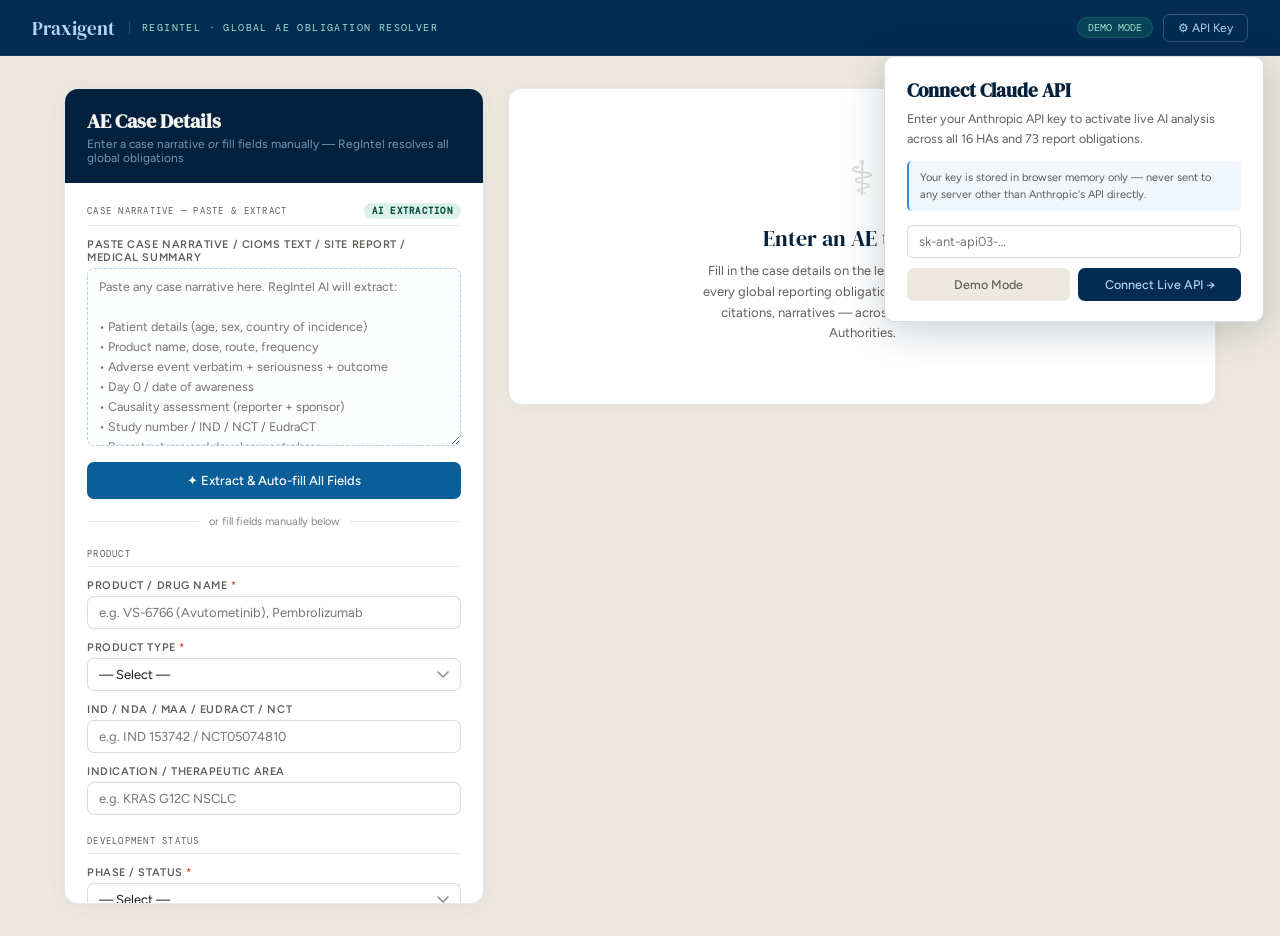
==== commit 295524a9: "Add files via upload" ====
--- a/index.html
+++ b/index.html
@@ -1162,9 +1162,17 @@
     const due = new Date(day0); due.setDate(due.getDate()+htl);
     const daysLeft = Math.ceil((due-new Date())/86400000);
     const isNonSerious = c.seriousness.includes('non_serious') && !isSerious;
+    const statusStr = daysLeft<0?'over':daysLeft<=2?'risk':'ok';
+    const statusTxt = daysLeft<0?`${Math.abs(daysLeft)}d OVERDUE`:daysLeft===0?'DUE TODAY':`${daysLeft}d left`;
+    const tlTag = htl<=7?'t7':htl<=15?'t15':htl<=30?'t30':htl<=90?'t90':'tper';
+    const tlLabel = htl===7?'7 calendar days':htl===15?'15 calendar days':htl===30?'30 days':htl===90?'90 days':'Periodic';
+    const stripeColor = daysLeft<0?'#E24B4A':daysLeft<=2?'#EF9F27':htl>30?'#7F77DD':'#1D9E75';
     return {
       cfg, htl, isDom, due, daysLeft, isNonSerious,
+      status: statusStr, statusTxt, tlTag, tlLabel, stripeColor,
       reportName: isSUSAR ? (cfg.susar||cfg.report) : cfg.report,
+    };
+  }
 
   // ── Summary header ──
   const allDue = c.has.map(ha=>{
@@ -1553,7 +1561,7 @@
   CDSCO:{reg:'Drugs & Cosmetics Act 1940 · New Drugs & CT Rules 2019 · CDSCO PV Guidelines',report:'SUGAM ICSR',susar:'SAE / SUSAR',fmt:'E2B R2 (R3 transitioning)',route:'CDSCO SUGAM portal',tl7:7,tl15:15,tl90:90,
     reports:[
       {label:'CT SAE — fatal/LT',reg:'New Drugs & CT Rules 2019 Rule 30(7)',regFull:'New Drugs and Clinical Trials Rules 2019 — SAE reporting in clinical trials',condition:'ct_susar_fatal',tl:7,tlBasis:'calendar days',format:'E2B R2 (R3 adoption in progress)',route:'CDSCO SUGAM portal',notes:'Indian regulatory framework. CDSCO and ethics committee notification required simultaneously.'},
-      {label:'PvPI Guidance — Pharmacovigilance Programme of India',reg:'PvPI Guidance (CDSCO/IPC) · Drugs & Cosmetics Act 1940',regFull:'Pharmacovigilance Programme of India (PvPI) Guidance — national pharmacovigilance framework operated by the Indian Pharmacopoeia Commission (IPC) on behalf of CDSCO',condition:'always',tl:null,tlBasis:'per event type',format:'E2B R2 (R3 in transition)',route:'PvPI National Coordination Centre (NCC) — IPC, Ghaziabad / CDSCO SUGAM portal',notes:'PvPI is India's national pharmacovigilance programme, coordinated by the Indian Pharmacopoeia Commission (IPC) under CDSCO. It operates a network of ~250 ADR Monitoring Centres (AMCs) across India. PvPI Guidance defines: ICSR collection and coding (MedDRA), reporting timelines (15-day serious unexpected, 90-day others), PSUR requirements, and signal detection methodology. Submissions are made to the PvPI NCC which feeds VigiBase (WHO).'},
+      {label:'PvPI Guidance — Pharmacovigilance Programme of India',reg:'PvPI Guidance (CDSCO/IPC) · Drugs & Cosmetics Act 1940',regFull:'Pharmacovigilance Programme of India (PvPI) Guidance — national pharmacovigilance framework operated by the Indian Pharmacopoeia Commission (IPC) on behalf of CDSCO',condition:'always',tl:null,tlBasis:'per event type',format:'E2B R2 (R3 in transition)',route:'PvPI National Coordination Centre (NCC) — IPC, Ghaziabad / CDSCO SUGAM portal',notes:'PvPI is India\'s national pharmacovigilance programme, coordinated by the Indian Pharmacopoeia Commission (IPC) under CDSCO. It operates a network of ~250 ADR Monitoring Centres (AMCs) across India. PvPI Guidance defines: ICSR collection and coding (MedDRA), reporting timelines (15-day serious unexpected, 90-day others), PSUR requirements, and signal detection methodology. Submissions are made to the PvPI NCC which feeds VigiBase (WHO).'},
       {label:'Post-mkt ICSR — serious',reg:'Drugs & Cosmetics Act · CDSCO PV Guidelines 2011',regFull:'CDSCO Pharmacovigilance Guidelines — Post-marketing serious ADR reporting',condition:'mkt_unexpected_serious',tl:15,tlBasis:'calendar days',format:'E2B R2',route:'CDSCO SUGAM / PvPI (Pharmacovigilance Programme of India)',notes:'India PvPI centre coordinates post-marketing safety. 15-day for serious unexpected.'},
       {label:'PSUR',reg:'CDSCO PV Guidelines / ICH E2C(R2)',regFull:'CDSCO — Periodic Safety Update Report requirements',condition:'periodic',tl:null,tlBasis:'per CDSCO schedule',format:'PSUR/PBRER ICH E2C(R2)',route:'CDSCO eSub',notes:'Per product approval anniversary.'},
     ]
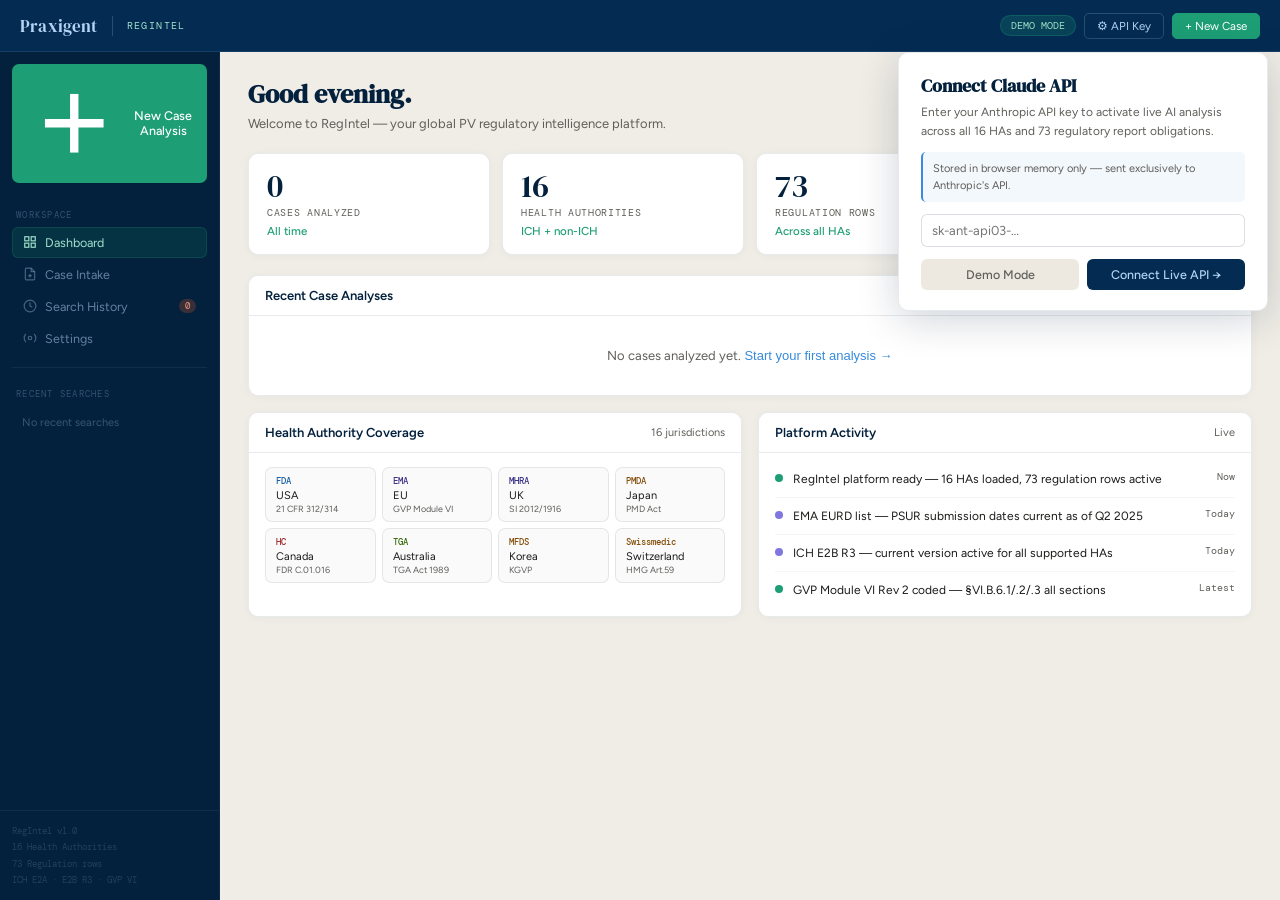
==== commit 7f0324ed: "Add files via upload" ====
--- a/index.html
+++ b/index.html
@@ -3,7 +3,7 @@
 <head>
 <meta charset="UTF-8"/>
 <meta name="viewport" content="width=device-width, initial-scale=1.0"/>
-<title>RegIntel — Global AE Obligation Resolver</title>
+<title>RegIntel — PV Regulatory Intelligence Platform</title>
 <link rel="preconnect" href="https://fonts.googleapis.com"/>
 <link rel="preconnect" href="https://fonts.gstatic.com" crossorigin/>
 <link href="https://fonts.googleapis.com/css2?family=DM+Serif+Display:ital@0;1&family=DM+Mono:wght@400;500&family=Figtree:wght@300;400;500;600&display=swap" rel="stylesheet"/>
@@ -11,177 +11,148 @@
 :root{
   --navy:#03203C;--navy2:#042C53;--blue:#0A5F9A;--sky:#378ADD;
   --skylt:#B5D4F4;--teal:#1D9E75;--teallt:#9FE1CB;--tealdk:#085041;
-  --amber:#BA7517;--amberlt:#FAC775;--coral:#D85A30;--red:#A32D2D;
-  --white:#F8F6F2;--cream:#EEE9E0;--gray:#888780;--text:#1A1A18;
-  --muted:#5F5E5A;--border:rgba(3,32,60,0.1);
+  --amber:#BA7517;--coral:#D85A30;--red:#A32D2D;
+  --white:#F8F6F2;--cream:#EEE9E0;--gray:#888780;
+  --text:#1A1A18;--muted:#5F5E5A;--border:rgba(3,32,60,0.09);
   --serif:'DM Serif Display',Georgia,serif;
   --sans:'Figtree',sans-serif;
   --mono:'DM Mono',monospace;
+  --sidebar:220px;--header:52px;
 }
 *,*::before,*::after{box-sizing:border-box;margin:0;padding:0;}
-html{scroll-behavior:smooth;}
-body{font-family:var(--sans);background:var(--cream);color:var(--text);min-height:100vh;}
-
-/* ── HEADER ── */
-.header{
-  background:var(--navy2);padding:0 32px;
-  height:56px;display:flex;align-items:center;gap:14px;
-  border-bottom:1px solid rgba(181,212,244,0.1);
-  position:sticky;top:0;z-index:50;
-}
-.header-logo{font-family:var(--serif);font-size:19px;color:var(--skylt);}
-.header-tag{font-family:var(--mono);font-size:10px;color:var(--teallt);
-  letter-spacing:.14em;text-transform:uppercase;
-  border-left:1px solid rgba(181,212,244,0.2);padding-left:12px;}
-.header-right{margin-left:auto;display:flex;align-items:center;gap:10px;}
-.header-badge{font-family:var(--mono);font-size:10px;
-  background:rgba(29,158,117,0.2);color:var(--teallt);
-  padding:3px 10px;border-radius:20px;border:1px solid rgba(29,158,117,0.3);}
-.api-btn{background:transparent;border:1px solid rgba(181,212,244,0.25);
-  color:var(--skylt);font-size:12px;font-family:var(--sans);
-  padding:6px 14px;border-radius:6px;cursor:pointer;transition:all .15s;}
-.api-btn:hover{background:rgba(55,138,221,0.15);}
-
-/* ── MAIN LAYOUT ── */
-.main{max-width:1200px;margin:0 auto;padding:32px 24px;display:grid;
-  grid-template-columns:420px 1fr;gap:24px;align-items:start;}
-
-/* ── FORM CARD ── */
-.form-card{
-  background:#fff;border-radius:14px;border:1px solid var(--border);
-  overflow:hidden;position:sticky;top:72px;
-  box-shadow:0 2px 20px rgba(3,32,60,0.06);
-}
-.form-card-header{
-  background:var(--navy);padding:18px 22px;
-}
-.form-card-header h2{font-family:var(--serif);font-size:20px;color:var(--white);margin-bottom:2px;}
-.form-card-header p{font-size:12px;color:rgba(181,212,244,0.65);}
-.form-body{padding:20px 22px;max-height:calc(100vh - 180px);overflow-y:auto;}
-
-.form-section{margin-bottom:20px;}
-.form-section-label{
-  font-family:var(--mono);font-size:9px;letter-spacing:.14em;
-  text-transform:uppercase;color:var(--muted);
-  border-bottom:1px solid var(--border);padding-bottom:6px;margin-bottom:12px;
-}
-.form-group{margin-bottom:12px;}
-.form-label{font-size:11px;font-weight:600;color:var(--muted);
-  display:block;margin-bottom:4px;text-transform:uppercase;letter-spacing:.05em;}
-.req{color:var(--coral);}
-input[type=text],input[type=date],select,textarea{
-  width:100%;border:1px solid rgba(3,32,60,0.15);border-radius:7px;
-  padding:8px 11px;font-size:13px;font-family:var(--sans);
-  color:var(--text);background:#fff;outline:none;transition:border-color .15s;
-}
-input:focus,select:focus,textarea:focus{border-color:var(--sky);}
-textarea{resize:vertical;min-height:60px;line-height:1.5;}
-select{appearance:none;
-  background-image:url("data:image/svg+xml,%3Csvg xmlns='http://www.w3.org/2000/svg' width='12' height='8'%3E%3Cpath d='M1 1l5 5 5-5' stroke='%23888' stroke-width='1.5' fill='none' stroke-linecap='round'/%3E%3C/svg%3E");
-  background-repeat:no-repeat;background-position:right 11px center;}
-
-.checkbox-grid{display:grid;grid-template-columns:1fr 1fr;gap:5px;}
-.cb-item{display:flex;align-items:center;gap:7px;
-  font-size:12px;cursor:pointer;padding:5px 8px;
-  border:1px solid var(--border);border-radius:5px;
-  transition:all .12s;color:var(--text);}
-.cb-item:hover{border-color:var(--sky);}
-.cb-item input{accent-color:var(--teal);width:14px;height:14px;}
-.cb-item.checked{border-color:var(--teal);background:rgba(29,158,117,0.06);}
-
-.ha-grid{display:grid;grid-template-columns:1fr 1fr;gap:4px;}
-.ha-item{display:flex;align-items:center;gap:6px;
-  font-size:11.5px;cursor:pointer;padding:5px 8px;
-  border:1px solid var(--border);border-radius:5px;
-  transition:all .12s;color:var(--text);}
-.ha-item:hover{border-color:var(--sky);}
-.ha-item input{accent-color:var(--teal);width:13px;height:13px;}
-.ha-item.checked{border-color:var(--teal);background:rgba(29,158,117,0.06);color:var(--tealdk);}
-
-.run-btn{
-  width:100%;background:var(--navy2);color:var(--skylt);
-  border:none;border-radius:8px;padding:13px;
-  font-size:14px;font-weight:500;font-family:var(--sans);
-  cursor:pointer;transition:all .2s;
-  display:flex;align-items:center;justify-content:center;gap:8px;
-  margin-top:4px;
-}
-.run-btn:hover:not(:disabled){background:var(--blue);}
-.run-btn:disabled{opacity:.5;cursor:not-allowed;}
-
-.demo-btn{
-  width:100%;background:transparent;color:var(--muted);
-  border:1px solid var(--border);border-radius:8px;padding:9px;
-  font-size:12px;font-family:var(--sans);cursor:pointer;
-  transition:all .15s;margin-top:8px;
-}
-.demo-btn:hover{background:var(--cream);border-color:rgba(3,32,60,0.2);}
-
-/* ── RESULTS PANEL ── */
-.results-panel{display:flex;flex-direction:column;gap:20px;}
-
-.empty-state{
-  background:#fff;border-radius:14px;border:1px solid var(--border);
-  padding:60px 40px;text-align:center;
-  box-shadow:0 2px 20px rgba(3,32,60,0.04);
-}
-.empty-icon{font-size:48px;opacity:.15;margin-bottom:16px;}
-.empty-title{font-family:var(--serif);font-size:22px;color:var(--navy);margin-bottom:8px;}
-.empty-sub{font-size:13px;color:var(--muted);line-height:1.6;max-width:320px;margin:0 auto;}
-
-/* ── RESULT CARDS ── */
-.result-card{
-  background:#fff;border-radius:14px;border:1px solid var(--border);
-  overflow:hidden;box-shadow:0 2px 20px rgba(3,32,60,0.04);
-  animation:slideIn .4s ease;
-}
-@keyframes slideIn{from{opacity:0;transform:translateY(12px)}to{opacity:1;transform:none}}
-
-.rc-header{
-  padding:14px 20px;display:flex;align-items:center;gap:10px;
-  border-bottom:1px solid var(--border);
-}
-.rc-icon{width:32px;height:32px;border-radius:8px;
-  display:flex;align-items:center;justify-content:center;font-size:15px;flex-shrink:0;}
-.rc-title{font-size:14px;font-weight:600;color:var(--navy);}
-.rc-sub{font-size:11px;color:var(--muted);margin-top:1px;}
-.rc-badge{margin-left:auto;font-family:var(--mono);font-size:9px;
-  padding:3px 9px;border-radius:10px;font-weight:500;}
-
-/* SUSAR alert card */
-.susar-card{
-  background:var(--navy);border-radius:14px;border:2px solid #D85A30;
-  padding:20px 24px;
-  animation:slideIn .3s ease;
-}
-.susar-card h3{font-family:var(--serif);font-size:20px;color:var(--white);margin-bottom:8px;}
-.susar-card p{font-size:13px;color:rgba(181,212,244,0.75);line-height:1.65;}
-.susar-meta{display:flex;gap:16px;margin-top:14px;flex-wrap:wrap;}
-.susar-meta-item{font-family:var(--mono);font-size:10px;letter-spacing:.06em;}
-.susar-meta-item .k{color:rgba(181,212,244,0.4);text-transform:uppercase;display:block;margin-bottom:2px;}
-.susar-meta-item .v{color:var(--teallt);}
-.susar-meta-item .v.alert{color:#F0997B;}
-
-/* obligation table */
-.ob-wrap{overflow-x:auto;}
-.ob-table{width:100%;border-collapse:collapse;font-size:12px;}
-.ob-table th{
-  text-align:left;padding:9px 14px;
-  font-size:10px;text-transform:uppercase;letter-spacing:.07em;
-  color:var(--muted);border-bottom:1px solid var(--border);
-  background:rgba(3,32,60,0.02);font-family:var(--mono);font-weight:500;white-space:nowrap;
-}
-.ob-table td{
-  padding:10px 14px;border-bottom:1px solid rgba(3,32,60,0.05);
-  color:var(--text);vertical-align:middle;
-}
-.ob-table tr:last-child td{border-bottom:none;}
-.ob-table tr:hover td{background:rgba(55,138,221,0.03);}
-.ob-table tr.overdue td{background:rgba(163,45,45,0.03);}
-.ob-table tr.periodic td{background:rgba(29,158,117,0.02);}
-
-.tag{display:inline-block;padding:2px 8px;border-radius:10px;
-  font-size:10px;font-weight:600;font-family:var(--mono);white-space:nowrap;}
+html,body{height:100%;overflow:hidden;}
+body{font-family:var(--sans);background:#F0EDE6;color:var(--text);display:flex;flex-direction:column;}
+
+/* ─── TOPBAR ─── */
+.topbar{
+  height:var(--header);background:var(--navy2);flex-shrink:0;
+  display:flex;align-items:center;padding:0 20px;gap:14px;
+  border-bottom:1px solid rgba(181,212,244,0.1);position:relative;z-index:60;
+}
+.tb-logo{font-family:var(--serif);font-size:17px;color:var(--skylt);letter-spacing:.01em;}
+.tb-sep{width:1px;height:20px;background:rgba(181,212,244,0.2);}
+.tb-product{font-family:var(--mono);font-size:10px;color:var(--teallt);letter-spacing:.14em;text-transform:uppercase;}
+.tb-right{margin-left:auto;display:flex;align-items:center;gap:8px;}
+.tb-badge{font-family:var(--mono);font-size:10px;padding:3px 10px;
+  border-radius:20px;background:rgba(29,158,117,0.2);color:var(--teallt);
+  border:1px solid rgba(29,158,117,0.3);}
+.tb-btn{background:transparent;border:1px solid rgba(181,212,244,0.2);
+  color:var(--skylt);font-size:11.5px;font-family:var(--sans);
+  padding:5px 12px;border-radius:5px;cursor:pointer;transition:all .15s;}
+.tb-btn:hover{background:rgba(55,138,221,0.15);}
+.tb-btn.accent{background:var(--teal);border-color:var(--teal);color:#fff;}
+.tb-btn.accent:hover{background:#0F6E56;}
+
+/* ─── API PANEL ─── */
+.api-panel{
+  display:none;position:absolute;top:var(--header);right:12px;
+  background:#fff;border-radius:10px;border:1px solid var(--border);
+  padding:20px 22px;width:370px;z-index:200;
+  box-shadow:0 8px 40px rgba(3,32,60,0.2);
+}
+.api-panel.open{display:block;}
+.api-panel h4{font-family:var(--serif);font-size:18px;color:var(--navy);margin-bottom:5px;}
+.api-panel p{font-size:12px;color:var(--muted);margin-bottom:12px;line-height:1.55;}
+.api-note{font-size:11px;color:var(--muted);background:rgba(55,138,221,0.06);
+  padding:8px 10px;border-radius:5px;border-left:2px solid var(--sky);margin-bottom:12px;line-height:1.55;}
+.api-row{display:flex;gap:8px;margin-top:2px;}
+.api-row button{flex:1;padding:8px;border-radius:6px;border:none;
+  font-size:12.5px;font-family:var(--sans);font-weight:500;cursor:pointer;transition:all .15s;}
+.api-primary{background:var(--navy2);color:var(--skylt);}
+.api-primary:hover{background:var(--blue);}
+.api-secondary{background:var(--cream);color:var(--muted);}
+.api-status{display:none;margin-top:10px;font-size:12px;padding:7px 10px;border-radius:5px;line-height:1.4;}
+
+/* ─── SHELL ─── */
+.shell{display:flex;flex:1;overflow:hidden;}
+
+/* ─── SIDEBAR ─── */
+.sidebar{
+  width:var(--sidebar);flex-shrink:0;
+  background:var(--navy);
+  display:flex;flex-direction:column;
+  border-right:1px solid rgba(181,212,244,0.06);
+  overflow-y:auto;
+}
+.sb-section{padding:14px 12px 6px;}
+.sb-section-label{font-family:var(--mono);font-size:9px;color:rgba(181,212,244,0.28);
+  letter-spacing:.14em;text-transform:uppercase;margin-bottom:6px;padding:0 4px;}
+.sb-item{
+  display:flex;align-items:center;gap:8px;
+  padding:7px 10px;border-radius:6px;cursor:pointer;
+  font-size:12.5px;color:rgba(181,212,244,0.55);
+  transition:all .12s;margin-bottom:1px;border:1px solid transparent;
+}
+.sb-item:hover{background:rgba(55,138,221,0.1);color:var(--skylt);}
+.sb-item.active{background:rgba(29,158,117,0.15);color:var(--teallt);border-color:rgba(29,158,117,0.2);}
+.sb-item svg{width:14px;height:14px;opacity:.7;flex-shrink:0;}
+.sb-item.active svg{opacity:1;}
+.sb-badge{margin-left:auto;font-family:var(--mono);font-size:9px;
+  background:rgba(216,90,48,0.25);color:#F0997B;padding:1px 6px;border-radius:8px;}
+.sb-divider{border:none;border-top:1px solid rgba(181,212,244,0.07);margin:6px 12px;}
+.new-case-btn{
+  margin:12px;background:var(--teal);color:#fff;border:none;
+  border-radius:7px;padding:9px 12px;font-size:12.5px;font-family:var(--sans);
+  font-weight:500;cursor:pointer;width:calc(100% - 24px);
+  display:flex;align-items:center;justify-content:center;gap:7px;transition:background .15s;
+}
+.new-case-btn:hover{background:#0F6E56;}
+
+/* recent searches in sidebar */
+.sb-recent{padding:0 12px 12px;}
+.sb-recent-item{
+  padding:7px 10px;border-radius:6px;cursor:pointer;
+  border:1px solid rgba(181,212,244,0.07);margin-bottom:4px;
+  transition:all .12s;background:rgba(181,212,244,0.03);
+}
+.sb-recent-item:hover{background:rgba(55,138,221,0.1);border-color:rgba(55,138,221,0.2);}
+.sb-ri-product{font-size:11.5px;color:var(--skylt);font-weight:500;
+  white-space:nowrap;overflow:hidden;text-overflow:ellipsis;}
+.sb-ri-ae{font-size:10px;color:rgba(181,212,244,0.4);margin-top:1px;
+  white-space:nowrap;overflow:hidden;text-overflow:ellipsis;}
+.sb-ri-meta{display:flex;align-items:center;gap:5px;margin-top:3px;}
+.sb-ri-tag{font-family:var(--mono);font-size:9px;padding:1px 5px;border-radius:6px;}
+.sb-footer{padding:12px;margin-top:auto;border-top:1px solid rgba(181,212,244,0.07);}
+.sb-footer-txt{font-family:var(--mono);font-size:9px;color:rgba(181,212,244,0.18);line-height:1.8;}
+
+/* ─── WORKSPACE ─── */
+.workspace{flex:1;display:flex;flex-direction:column;overflow:hidden;}
+.view{display:none;flex:1;flex-direction:column;overflow:hidden;}
+.view.active{display:flex;}
+
+/* ─── DASHBOARD ─── */
+.dash-scroll{overflow-y:auto;padding:24px 28px;flex:1;}
+.dash-greeting{margin-bottom:22px;}
+.dash-greeting h2{font-family:var(--serif);font-size:26px;color:var(--navy);}
+.dash-greeting p{font-size:13px;color:var(--muted);margin-top:4px;}
+.kpi-grid{display:grid;grid-template-columns:repeat(4,1fr);gap:12px;margin-bottom:20px;}
+.kpi{background:#fff;border-radius:10px;border:1px solid var(--border);padding:16px 18px;
+  box-shadow:0 1px 8px rgba(3,32,60,0.04);}
+.kpi-val{font-family:var(--serif);font-size:32px;line-height:1;margin-bottom:4px;}
+.kpi-label{font-size:10px;text-transform:uppercase;letter-spacing:.07em;
+  color:var(--muted);font-family:var(--mono);}
+.kpi-sub{font-size:11.5px;margin-top:5px;font-weight:500;}
+
+.dash-row{display:grid;grid-template-columns:1fr 1fr;gap:16px;margin-bottom:16px;}
+.dash-card{background:#fff;border-radius:10px;border:1px solid var(--border);
+  overflow:hidden;box-shadow:0 1px 8px rgba(3,32,60,0.04);}
+.dash-card-hdr{padding:12px 16px;border-bottom:1px solid var(--border);
+  display:flex;align-items:center;justify-content:space-between;}
+.dash-card-hdr h3{font-size:13px;font-weight:600;color:var(--navy);}
+.dash-card-hdr span{font-size:11px;color:var(--muted);}
+
+/* obligation tracker table */
+.ot-table{width:100%;border-collapse:collapse;}
+.ot-table th{text-align:left;padding:8px 14px;font-size:10px;text-transform:uppercase;
+  letter-spacing:.07em;color:var(--muted);border-bottom:1px solid var(--border);
+  font-family:var(--mono);font-weight:500;background:rgba(3,32,60,0.02);}
+.ot-table td{padding:9px 14px;border-bottom:1px solid rgba(3,32,60,0.04);
+  font-size:12px;color:var(--text);vertical-align:middle;}
+.ot-table tr:last-child td{border-bottom:none;}
+.ot-table tr{cursor:pointer;transition:background .1s;}
+.ot-table tr:hover td{background:rgba(55,138,221,0.03);}
+.tag{display:inline-block;padding:2px 7px;border-radius:9px;
+  font-size:10px;font-weight:500;font-family:var(--mono);}
 .t7{background:#FCEBEB;color:#A32D2D;}
 .t15{background:#FAEEDA;color:#854F0B;}
 .t30{background:#E6F1FB;color:#185FA5;}
@@ -189,919 +160,1070 @@
 .tper{background:#EEEDFE;color:#3C3489;}
 .tdom{background:#EAF3DE;color:#3B6D11;}
 .tfor{background:#EEEDFE;color:#3C3489;}
-.tover{background:#FCEBEB;color:#A32D2D;border:1px solid rgba(227,75,74,0.3);}
+.tover{background:#FCEBEB;color:#A32D2D;border:1px solid rgba(230,75,74,.3);}
 .tok{background:#E1F5EE;color:#085041;}
 .trisk{background:#FAEEDA;color:#854F0B;}
 .tsusar{background:#FAECE7;color:#993C1D;border:1px solid rgba(208,90,48,.3);}
 
-/* narrative */
-.narrative-body{
-  padding:20px;font-size:13px;line-height:1.85;color:var(--text);
-  border-left:3px solid var(--navy2);margin:0;
-  background:rgba(3,32,60,0.02);
-}
-.narrative-body .placeholder{color:var(--coral);font-style:italic;}
-
-/* gap analysis */
-.gap-list{padding:16px 20px;display:flex;flex-direction:column;gap:0;}
-.gap-row{display:flex;gap:10px;padding:10px 0;border-bottom:1px solid rgba(3,32,60,0.05);align-items:flex-start;}
-.gap-row:last-child{border-bottom:none;}
-.gap-dot{width:10px;height:10px;border-radius:50%;flex-shrink:0;margin-top:3px;}
-.gap-dot.red{background:#E24B4A;}
-.gap-dot.amber{background:#EF9F27;}
-.gap-dot.green{background:#1D9E75;}
-.gap-text{font-size:12.5px;color:var(--text);line-height:1.5;}
-.gap-sub{font-size:11px;color:var(--muted);margin-top:2px;}
+/* HA coverage mini map */
+.ha-map{display:grid;grid-template-columns:repeat(4,1fr);gap:6px;padding:14px 16px;}
+.ha-pill{padding:7px 10px;border-radius:7px;border:1px solid var(--border);
+  background:rgba(3,32,60,0.02);cursor:default;}
+.ha-pill-code{font-family:var(--mono);font-size:9px;font-weight:500;margin-bottom:2px;}
+.ha-pill-country{font-size:11px;color:var(--text);}
+.ha-pill-reg{font-size:9px;color:var(--muted);margin-top:1px;}
+
+/* activity feed */
+.activity-feed{padding:8px 16px;}
+.af-item{display:flex;gap:10px;padding:9px 0;border-bottom:1px solid rgba(3,32,60,0.04);align-items:flex-start;}
+.af-item:last-child{border-bottom:none;}
+.af-dot{width:8px;height:8px;border-radius:50%;flex-shrink:0;margin-top:4px;}
+.af-txt{font-size:12px;color:var(--text);line-height:1.5;flex:1;}
+.af-time{font-size:10px;color:var(--muted);font-family:var(--mono);flex-shrink:0;}
+
+/* ─── CASE INTAKE VIEW ─── */
+.intake-shell{display:flex;flex:1;overflow:hidden;}
+.form-panel{
+  width:400px;flex-shrink:0;background:#fff;
+  border-right:1px solid var(--border);overflow-y:auto;
+}
+.form-panel-hdr{background:var(--navy);padding:16px 20px;}
+.form-panel-hdr h2{font-family:var(--serif);font-size:19px;color:var(--white);margin-bottom:2px;}
+.form-panel-hdr p{font-size:11.5px;color:rgba(181,212,244,0.6);}
+.form-body{padding:18px 20px;}
+.form-sec-label{font-family:var(--mono);font-size:9px;letter-spacing:.12em;
+  text-transform:uppercase;color:var(--muted);
+  border-bottom:1px solid var(--border);padding-bottom:5px;margin:16px 0 12px;}
+.form-sec-label:first-child{margin-top:0;}
+.fg{margin-bottom:11px;}
+.fl{font-size:11px;font-weight:600;color:var(--muted);display:block;
+  margin-bottom:4px;text-transform:uppercase;letter-spacing:.05em;}
+.req{color:var(--coral);}
+input[type=text],input[type=date],select,textarea{
+  width:100%;border:1px solid rgba(3,32,60,0.14);border-radius:6px;
+  padding:8px 10px;font-size:13px;font-family:var(--sans);
+  color:var(--text);background:#fff;outline:none;transition:border-color .15s;
+}
+input:focus,select:focus,textarea:focus{border-color:var(--sky);box-shadow:0 0 0 2px rgba(55,138,221,0.1);}
+textarea{resize:vertical;min-height:90px;line-height:1.5;}
+select{appearance:none;
+  background-image:url("data:image/svg+xml,%3Csvg xmlns='http://www.w3.org/2000/svg' width='12' height='8'%3E%3Cpath d='M1 1l5 5 5-5' stroke='%23888' stroke-width='1.5' fill='none' stroke-linecap='round'/%3E%3C/svg%3E");
+  background-repeat:no-repeat;background-position:right 10px center;}
+.cb-grid{display:grid;grid-template-columns:1fr 1fr;gap:4px;}
+.cb-item{display:flex;align-items:center;gap:6px;font-size:12px;cursor:pointer;
+  padding:5px 8px;border:1px solid var(--border);border-radius:5px;transition:all .12s;}
+.cb-item:hover{border-color:var(--sky);}
+.cb-item input{accent-color:var(--teal);width:13px;height:13px;}
+.cb-item.ck{border-color:var(--teal);background:rgba(29,158,117,0.05);}
+.ha-grid{display:grid;grid-template-columns:1fr 1fr;gap:4px;}
+.ha-item{display:flex;align-items:center;gap:6px;font-size:11.5px;cursor:pointer;
+  padding:5px 7px;border:1px solid var(--border);border-radius:5px;transition:all .12s;}
+.ha-item:hover{border-color:var(--sky);}
+.ha-item input{accent-color:var(--teal);width:12px;height:12px;}
+.ha-item.ck{border-color:var(--teal);background:rgba(29,158,117,0.05);color:var(--tealdk);}
+.extract-btn{
+  width:100%;background:var(--blue);color:#fff;border:none;
+  border-radius:6px;padding:10px;font-size:13px;font-weight:500;
+  font-family:var(--sans);cursor:pointer;transition:all .15s;margin-bottom:4px;
+}
+.extract-btn:hover:not(:disabled){background:#0A5F9A;}
+.extract-btn:disabled{opacity:.5;cursor:not-allowed;}
+.extract-status{display:none;margin-top:8px;padding:8px 11px;border-radius:0 6px 6px 0;
+  font-size:12px;line-height:1.55;}
+.run-btn{
+  width:100%;background:var(--navy2);color:var(--skylt);border:none;
+  border-radius:7px;padding:12px;font-size:13.5px;font-weight:500;
+  font-family:var(--sans);cursor:pointer;transition:all .2s;
+  display:flex;align-items:center;justify-content:center;gap:8px;margin-top:4px;
+}
+.run-btn:hover:not(:disabled){background:var(--blue);}
+.run-btn:disabled{opacity:.5;cursor:not-allowed;}
+.demo-link{width:100%;text-align:center;font-size:12px;color:var(--muted);
+  background:none;border:1px solid var(--border);border-radius:6px;
+  padding:7px;cursor:pointer;margin-top:6px;transition:all .15s;}
+.demo-link:hover{background:var(--cream);}
+
+/* ─── RESULTS PANEL ─── */
+.results-panel{flex:1;display:flex;flex-direction:column;overflow:hidden;}
+.results-scroll{flex:1;overflow-y:auto;padding:20px 24px;display:flex;flex-direction:column;gap:16px;}
+.empty-state{
+  flex:1;display:flex;flex-direction:column;align-items:center;
+  justify-content:center;padding:40px;text-align:center;
+}
+.empty-state .ei{font-size:48px;opacity:.12;margin-bottom:16px;}
+.empty-state h3{font-family:var(--serif);font-size:20px;color:var(--navy);margin-bottom:8px;}
+.empty-state p{font-size:13px;color:var(--muted);line-height:1.6;max-width:300px;}
 
 /* loading */
-.loading-card{
-  background:#fff;border-radius:14px;border:1px solid var(--border);
-  padding:40px;text-align:center;
-  box-shadow:0 2px 20px rgba(3,32,60,0.04);
-}
-.pipeline-steps{display:flex;justify-content:center;gap:8px;margin:20px 0;flex-wrap:wrap;}
-.ps{font-family:var(--mono);font-size:10px;letter-spacing:.06em;
-  padding:4px 10px;border-radius:12px;transition:all .3s;
-  background:rgba(3,32,60,0.05);color:var(--muted);}
-.ps.running{background:rgba(55,138,221,0.15);color:var(--sky);
-  animation:pulse .8s infinite alternate;}
+.loading-shell{padding:32px;text-align:center;}
+.loading-shell h3{font-family:var(--serif);font-size:18px;color:var(--navy);margin-bottom:8px;}
+.pipeline{display:flex;justify-content:center;gap:6px;margin:16px 0;flex-wrap:wrap;}
+.ps{font-family:var(--mono);font-size:9px;letter-spacing:.06em;padding:3px 9px;
+  border-radius:10px;background:rgba(3,32,60,0.06);color:var(--muted);transition:all .3s;}
+.ps.run{background:rgba(55,138,221,0.15);color:var(--sky);animation:pulse .8s infinite alternate;}
 .ps.done{background:rgba(29,158,117,0.15);color:var(--teal);}
 @keyframes pulse{from{opacity:.6}to{opacity:1}}
-.loading-msg{font-size:13px;color:var(--muted);margin-top:8px;}
-
-/* modal */
-.modal-bg{display:none;}
-/* Inline API key dropdown panel — no position:fixed (blocked in Workers/iframe) */
-.api-panel{
-  display:none;position:absolute;top:56px;right:16px;
-  background:#fff;border-radius:10px;border:1px solid rgba(3,32,60,0.15);
-  padding:20px 22px;width:380px;z-index:100;
-  box-shadow:0 8px 40px rgba(3,32,60,0.22);
-}
-.api-panel.visible{display:block;}
-.api-panel h4{font-family:var(--serif);font-size:19px;color:var(--navy);margin-bottom:6px;}
-.api-panel p{font-size:12.5px;color:var(--muted);margin-bottom:12px;line-height:1.6;}
-.api-panel-note{font-size:11px;color:var(--muted);background:rgba(55,138,221,0.07);
-  padding:8px 11px;border-radius:5px;border-left:2px solid var(--sky);margin-bottom:14px;line-height:1.55;}
-.api-panel-row{display:flex;gap:8px;margin-top:0;}
-.api-panel-row button{flex:1;padding:9px;border-radius:7px;border:none;
-  font-size:12.5px;font-family:var(--sans);font-weight:500;cursor:pointer;transition:all .15s;}
-.apb-primary{background:var(--navy2);color:var(--skylt);}
-.apb-primary:hover{background:var(--blue);}
-.apb-secondary{background:var(--cream);color:var(--muted);}
-.apb-secondary:hover{background:#E5E1D8;}
-
-/* export bar */
-.export-bar{
-  display:flex;gap:8px;padding:12px 20px;
-  border-top:1px solid var(--border);background:rgba(3,32,60,0.02);
-  flex-wrap:wrap;
-}
-.exp-btn{
-  background:transparent;border:1px solid var(--border);
-  color:var(--muted);font-size:11.5px;font-family:var(--sans);
-  padding:6px 14px;border-radius:6px;cursor:pointer;transition:all .15s;
-}
-.exp-btn:hover{background:var(--cream);border-color:rgba(3,32,60,0.2);}
-.exp-btn.primary{background:var(--navy2);color:var(--skylt);border-color:var(--navy2);}
-.exp-btn.primary:hover{background:var(--blue);}
+
+/* ─── TREE RESULTS ─── */
+.tree-shell{background:#fff;border-radius:12px;border:1px solid var(--border);
+  overflow:hidden;box-shadow:0 2px 16px rgba(3,32,60,0.05);}
+.tree-topbar{background:var(--navy);padding:14px 18px;}
+.tree-topbar h3{font-family:var(--serif);font-size:17px;color:var(--white);margin-bottom:2px;}
+.tree-topbar .sub{font-size:11px;color:rgba(181,212,244,0.55);}
+.case-sum-bar{display:grid;grid-template-columns:repeat(4,1fr);border-bottom:1px solid var(--border);}
+.csb{padding:10px 14px;border-right:1px solid var(--border);}
+.csb:last-child{border-right:none;}
+.csb-k{font-size:9px;text-transform:uppercase;letter-spacing:.08em;color:var(--muted);
+  margin-bottom:2px;font-family:var(--mono);}
+.csb-v{font-size:12.5px;font-weight:500;color:var(--text);}
+.csb-v.alert{color:#A32D2D;} .csb-v.warn{color:#854F0B;} .csb-v.ok{color:#085041;}
+.tree-legend{display:flex;gap:14px;padding:8px 16px;border-bottom:1px solid var(--border);
+  background:rgba(3,32,60,0.015);flex-wrap:wrap;}
+.tl-item{display:flex;align-items:center;gap:4px;font-size:10.5px;color:var(--muted);}
+.tl-dot{width:8px;height:8px;border-radius:50%;}
+.dot-over{background:#E24B4A;} .dot-risk{background:#EF9F27;}
+.dot-ok{background:#1D9E75;} .dot-per{background:#7F77DD;} .dot-na{background:#B4B2A9;}
+.tree-body{padding:12px 16px;display:flex;flex-direction:column;gap:6px;}
+.t-country{border:1px solid var(--border);border-radius:8px;overflow:hidden;}
+.t-country-hdr{display:flex;align-items:center;gap:8px;padding:10px 12px;
+  cursor:pointer;background:rgba(3,32,60,0.025);transition:background .12s;user-select:none;}
+.t-country-hdr:hover{background:rgba(3,32,60,0.05);}
+.t-country-name{font-size:13px;font-weight:600;color:var(--navy);}
+.t-country-ha{font-size:11px;color:var(--muted);margin-left:2px;}
+.t-caret{margin-left:auto;font-size:10px;color:var(--muted);transition:transform .2s;}
+.t-country-hdr.open .t-caret{transform:rotate(90deg);}
+.t-country-body{display:none;border-top:1px solid var(--border);}
+.t-country-body.open{display:block;}
+.t-ha{border-bottom:1px solid rgba(3,32,60,0.04);}
+.t-ha:last-child{border-bottom:none;}
+.t-ha-hdr{display:flex;align-items:center;gap:8px;padding:9px 14px 9px 26px;
+  cursor:pointer;transition:background .1s;}
+.t-ha-hdr:hover{background:rgba(3,32,60,0.02);}
+.t-ha-hdr.open .t-ha-caret{transform:rotate(90deg);}
+.t-ha-code{font-family:var(--mono);font-size:9.5px;font-weight:500;
+  padding:2px 7px;border-radius:9px;}
+.t-ha-name{font-size:12px;color:var(--text);font-weight:500;}
+.t-ha-caret{margin-left:auto;font-size:10px;color:var(--muted);transition:transform .2s;}
+.t-ha-body{display:none;border-top:1px solid rgba(3,32,60,0.05);background:rgba(3,32,60,0.01);}
+.t-ha-body.open{display:block;}
+.t-rep{display:flex;align-items:stretch;border-bottom:1px solid rgba(3,32,60,0.04);
+  transition:background .1s;position:relative;}
+.t-rep:last-child{border-bottom:none;}
+.t-rep:hover{background:rgba(55,138,221,0.025);}
+.t-rep:hover .t-rep-detail{display:block;}
+.t-rep-stripe{width:3px;flex-shrink:0;}
+.t-rep-inner{flex:1;padding:9px 12px 9px 16px;display:flex;align-items:center;gap:10px;flex-wrap:wrap;}
+.t-rep-name{font-size:11.5px;font-weight:600;color:var(--text);min-width:170px;flex-shrink:0;}
+.t-rep-reg{font-size:9.5px;color:var(--sky);font-family:var(--mono);display:block;margin-top:1px;}
+.t-rep-detail{
+  display:none;width:100%;margin-top:6px;padding:8px 10px;
+  background:#fff;border-radius:5px;border:1px solid var(--border);
+  font-size:11px;color:var(--muted);line-height:1.6;
+}
+.t-rep-detail strong{color:var(--text);}
+
+/* collapsible sections */
+.coll-hdr{padding:9px 14px;display:flex;align-items:center;gap:8px;
+  cursor:pointer;border-top:1px solid var(--border);background:rgba(3,32,60,0.015);}
+.coll-hdr:hover{background:rgba(3,32,60,0.04);}
+.coll-title{font-size:12px;font-weight:600;color:var(--navy);}
+.coll-caret{margin-left:auto;font-size:10px;color:var(--muted);transition:transform .2s;}
+.coll-hdr.open .coll-caret{transform:rotate(90deg);}
+.coll-body{display:none;}
+.coll-body.open{display:block;}
+.narrative-body{padding:14px 16px;font-size:12.5px;line-height:1.85;
+  color:var(--text);border-left:3px solid var(--navy2);}
+.placeholder{color:var(--coral);font-style:italic;}
+.gap-row{display:flex;gap:10px;padding:8px 14px;border-bottom:1px solid rgba(3,32,60,0.04);align-items:flex-start;}
+.gap-row:last-child{border-bottom:none;}
+.gap-icon{font-size:13px;flex-shrink:0;margin-top:1px;}
+.gap-txt{font-size:12px;color:var(--text);line-height:1.5;}
+.gap-sub{font-size:10.5px;color:var(--muted);}
+.tree-footer{padding:10px 16px;border-top:1px solid var(--border);
+  display:flex;gap:8px;background:rgba(3,32,60,0.015);}
+.tf-btn{padding:6px 13px;border-radius:5px;border:1px solid var(--border);
+  background:transparent;color:var(--muted);font-size:11.5px;font-family:var(--sans);cursor:pointer;transition:all .15s;}
+.tf-btn:hover{background:var(--cream);}
+.tf-btn.primary{background:var(--navy2);color:var(--skylt);border-color:var(--navy2);}
+.tf-btn.primary:hover{background:var(--blue);}
+
+/* ─── HISTORY VIEW ─── */
+.hist-scroll{overflow-y:auto;padding:24px 28px;flex:1;}
+.hist-hdr{margin-bottom:20px;display:flex;align-items:center;justify-content:space-between;}
+.hist-hdr h2{font-family:var(--serif);font-size:22px;color:var(--navy);}
+.hist-grid{display:grid;grid-template-columns:repeat(3,1fr);gap:12px;}
+.hist-card{background:#fff;border-radius:10px;border:1px solid var(--border);
+  padding:16px 18px;cursor:pointer;transition:all .15s;
+  box-shadow:0 1px 8px rgba(3,32,60,0.04);}
+.hist-card:hover{border-color:var(--sky);box-shadow:0 4px 20px rgba(3,32,60,0.1);transform:translateY(-1px);}
+.hc-product{font-size:13.5px;font-weight:600;color:var(--navy);margin-bottom:3px;}
+.hc-ae{font-size:12px;color:var(--muted);margin-bottom:10px;line-height:1.45;}
+.hc-meta{display:flex;gap:6px;flex-wrap:wrap;margin-bottom:8px;}
+.hc-date{font-size:10px;color:var(--muted);font-family:var(--mono);}
+.hc-footer{display:flex;align-items:center;justify-content:space-between;margin-top:10px;
+  padding-top:8px;border-top:1px solid var(--border);}
+.hc-has{font-size:10.5px;color:var(--muted);}
+.hc-del{font-size:10px;color:var(--muted);background:none;border:none;cursor:pointer;
+  padding:2px 6px;border-radius:4px;transition:all .12s;}
+.hc-del:hover{background:#FCEBEB;color:#A32D2D;}
+.hist-empty{text-align:center;padding:60px;color:var(--muted);}
+.hist-empty h3{font-family:var(--serif);font-size:18px;color:var(--navy);margin-bottom:8px;}
+
+/* ─── SETTINGS VIEW ─── */
+.settings-scroll{overflow-y:auto;padding:24px 28px;flex:1;}
+.settings-scroll h2{font-family:var(--serif);font-size:22px;color:var(--navy);margin-bottom:20px;}
+.settings-section{background:#fff;border-radius:10px;border:1px solid var(--border);
+  overflow:hidden;margin-bottom:16px;box-shadow:0 1px 8px rgba(3,32,60,0.04);}
+.ss-hdr{padding:12px 16px;border-bottom:1px solid var(--border);background:rgba(3,32,60,0.02);}
+.ss-hdr h3{font-size:13px;font-weight:600;color:var(--navy);}
+.ss-row{display:flex;align-items:center;justify-content:space-between;
+  padding:12px 16px;border-bottom:1px solid rgba(3,32,60,0.04);}
+.ss-row:last-child{border-bottom:none;}
+.ss-row-label{font-size:13px;color:var(--text);}
+.ss-row-sub{font-size:11px;color:var(--muted);margin-top:2px;}
+.ss-input{border:1px solid var(--border);border-radius:6px;padding:7px 10px;
+  font-size:12.5px;font-family:var(--sans);outline:none;transition:border-color .15s;
+  color:var(--text);background:#fff;min-width:200px;}
+.ss-input:focus{border-color:var(--sky);}
+.ss-btn{padding:7px 14px;border-radius:6px;border:1px solid var(--border);
+  background:transparent;font-size:12px;font-family:var(--sans);cursor:pointer;
+  color:var(--muted);transition:all .15s;}
+.ss-btn:hover{background:var(--cream);}
+.ss-btn.primary{background:var(--navy2);color:var(--skylt);border-color:var(--navy2);}
+.ss-btn.danger{background:#FCEBEB;color:#A32D2D;border-color:rgba(163,45,45,0.2);}
 
 ::-webkit-scrollbar{width:4px;height:4px;}
 ::-webkit-scrollbar-track{background:transparent;}
 ::-webkit-scrollbar-thumb{background:rgba(3,32,60,0.12);border-radius:10px;}
-
-/* ── TREE VIEW STYLES ── */
-.tree-shell{background:#fff;border-radius:14px;border:1px solid var(--border);overflow:hidden;box-shadow:0 2px 20px rgba(3,32,60,0.04);}
-.tree-topbar{background:var(--navy);padding:14px 20px;display:flex;align-items:center;gap:12px;flex-wrap:wrap;}
-.tree-topbar h3{font-family:var(--serif);font-size:18px;color:var(--white);}
-.tree-topbar .sub{font-size:12px;color:rgba(181,212,244,0.6);margin-left:auto;}
-.tree-legend{display:flex;gap:16px;padding:10px 20px;border-bottom:1px solid var(--border);background:rgba(3,32,60,0.02);flex-wrap:wrap;}
-.tl-item{display:flex;align-items:center;gap:5px;font-size:11px;color:var(--muted);}
-.tl-dot{width:9px;height:9px;border-radius:50%;}
-
-/* summary bar */
-.case-summary-bar{display:grid;grid-template-columns:repeat(4,1fr);gap:0;border-bottom:1px solid var(--border);}
-.csb-item{padding:12px 16px;border-right:1px solid var(--border);}
-.csb-item:last-child{border-right:none;}
-.csb-k{font-size:9px;text-transform:uppercase;letter-spacing:.08em;color:var(--muted);margin-bottom:3px;font-family:var(--mono);}
-.csb-v{font-size:13px;font-weight:500;color:var(--text);}
-.csb-v.alert{color:#A32D2D;}
-.csb-v.ok{color:#085041;}
-.csb-v.warn{color:#854F0B;}
-
-/* tree nodes */
-.tree-body{padding:16px 20px;display:flex;flex-direction:column;gap:8px;}
-
-.t-country{border:1px solid var(--border);border-radius:10px;overflow:hidden;}
-.t-country-hdr{display:flex;align-items:center;gap:10px;padding:11px 14px;cursor:pointer;background:var(--cream);transition:background .15s;user-select:none;}
-.t-country-hdr:hover{background:#E5E1D8;}
-.t-country-flag{font-size:18px;line-height:1;}
-.t-country-name{font-size:13px;font-weight:600;color:var(--navy);}
-.t-country-ha{font-size:11px;color:var(--muted);margin-left:4px;}
-.t-country-caret{margin-left:auto;font-size:11px;color:var(--muted);transition:transform .2s;}
-.t-country-hdr.open .t-country-caret{transform:rotate(90deg);}
-.t-country-pills{margin-left:auto;display:flex;gap:5px;margin-right:8px;}
-.t-country-body{display:none;border-top:1px solid var(--border);}
-.t-country-body.open{display:block;}
-
-.t-ha{border-bottom:1px solid rgba(3,32,60,0.05);}
-.t-ha:last-child{border-bottom:none;}
-.t-ha-hdr{display:flex;align-items:center;gap:10px;padding:10px 16px 10px 28px;cursor:pointer;transition:background .12s;}
-.t-ha-hdr:hover{background:rgba(3,32,60,0.03);}
-.t-ha-code{font-family:var(--mono);font-size:10px;font-weight:500;letter-spacing:.06em;padding:2px 8px;border-radius:10px;}
-.t-ha-name{font-size:12.5px;color:var(--text);font-weight:500;}
-.t-ha-reg{font-size:11px;color:var(--muted);}
-.t-ha-caret{margin-left:auto;font-size:10px;color:var(--muted);transition:transform .2s;}
-.t-ha-hdr.open .t-ha-caret{transform:rotate(90deg);}
-.t-ha-body{display:none;border-top:1px solid rgba(3,32,60,0.06);background:rgba(3,32,60,0.01);}
-.t-ha-body.open{display:block;}
-
-.t-report{display:flex;align-items:stretch;border-bottom:1px solid rgba(3,32,60,0.05);transition:background .12s;}
-.t-report:last-child{border-bottom:none;}
-.t-report:hover{background:rgba(55,138,221,0.03);}
-.t-report-stripe{width:4px;flex-shrink:0;}
-.t-report-inner{flex:1;padding:10px 14px 10px 18px;display:flex;align-items:center;gap:10px;flex-wrap:wrap;}
-.t-report-type{font-size:12px;font-weight:600;color:var(--text);min-width:160px;}
-.t-report-tl{font-size:11px;color:var(--muted);}
-.t-report-due{font-size:12px;font-weight:500;color:var(--text);margin-left:auto;}
-.t-report-fmt{font-size:10.5px;color:var(--muted);font-family:var(--mono);}
-.t-report-detail{width:100%;margin-top:6px;padding:8px 10px;background:#fff;border-radius:6px;border:1px solid var(--border);font-size:11.5px;color:var(--muted);line-height:1.6;display:none;}
-.t-report:hover .t-report-detail{display:block;}
-
-/* periodic section */
-.t-periodic{margin-top:12px;border:1px solid rgba(52,125,221,0.15);border-radius:10px;overflow:hidden;}
-.t-periodic-hdr{padding:10px 14px;background:rgba(55,138,221,0.05);border-bottom:1px solid rgba(55,138,221,0.12);display:flex;align-items:center;gap:8px;cursor:pointer;}
-.t-periodic-hdr-title{font-size:12px;font-weight:600;color:#185FA5;}
-.t-periodic-hdr-caret{margin-left:auto;font-size:10px;color:#378ADD;transition:transform .2s;}
-.t-periodic-hdr.open .t-periodic-hdr-caret{transform:rotate(90deg);}
-.t-periodic-body{display:none;}
-.t-periodic-body.open{display:block;}
-.t-periodic-row{display:flex;align-items:center;gap:10px;padding:9px 14px;border-bottom:1px solid rgba(3,32,60,0.05);font-size:12px;}
-.t-periodic-row:last-child{border-bottom:none;}
-.t-periodic-report{font-weight:500;color:var(--text);min-width:140px;}
-.t-periodic-freq{color:var(--muted);font-size:11px;flex:1;}
-.t-periodic-ref{font-family:var(--mono);font-size:10px;color:#378ADD;}
-
-/* status dot colors */
-.dot-over{background:#E24B4A;}
-.dot-risk{background:#EF9F27;}
-.dot-ok{background:#1D9E75;}
-.dot-per{background:#7F77DD;}
-.dot-na{background:#B4B2A9;}
-
-/* action footer */
-.tree-footer{padding:12px 20px;border-top:1px solid var(--border);display:flex;gap:8px;background:rgba(3,32,60,0.02);flex-wrap:wrap;}
-.tf-btn{padding:7px 14px;border-radius:6px;border:1px solid var(--border);background:transparent;color:var(--muted);font-size:12px;font-family:var(--sans);cursor:pointer;transition:all .15s;}
-.tf-btn:hover{background:var(--cream);}
-.tf-btn.primary{background:var(--navy2);color:var(--skylt);border-color:var(--navy2);}
-.tf-btn.primary:hover{background:var(--blue);}
-
-/* narrative in tree */
-.t-narrative{margin-top:12px;border:1px solid rgba(3,32,60,0.1);border-radius:10px;overflow:hidden;}
-.t-narrative-hdr{padding:10px 14px;background:rgba(209,83,126,0.05);border-bottom:1px solid rgba(209,83,126,0.12);display:flex;align-items:center;gap:8px;cursor:pointer;}
-.t-narrative-hdr-title{font-size:12px;font-weight:600;color:#72243E;}
-.t-narrative-body{display:none;padding:14px;font-size:12.5px;line-height:1.8;color:var(--text);}
-.t-narrative-body.open{display:block;}
-
-/* gap checklist */
-.t-gaps{margin-top:12px;border:1px solid var(--border);border-radius:10px;overflow:hidden;}
-.t-gaps-hdr{padding:10px 14px;background:rgba(3,32,60,0.03);border-bottom:1px solid var(--border);display:flex;align-items:center;gap:8px;cursor:pointer;}
-.t-gaps-hdr-title{font-size:12px;font-weight:600;color:var(--navy);}
-.t-gaps-body{display:none;}
-.t-gaps-body.open{display:block;}
-.t-gap-row{display:flex;gap:10px;padding:8px 14px;border-bottom:1px solid rgba(3,32,60,0.04);align-items:flex-start;}
-.t-gap-row:last-child{border-bottom:none;}
-.t-gap-icon{font-size:13px;flex-shrink:0;margin-top:1px;}
-.t-gap-txt{font-size:12px;color:var(--text);line-height:1.5;}
-.t-gap-sub{font-size:11px;color:var(--muted);}
-
-@media print{
-  .form-card,.header{display:none;}
-  .main{grid-template-columns:1fr;}
-  .tree-shell{box-shadow:none;}
-}
+@media print{.sidebar,.topbar{display:none!important;}.workspace{display:block!important;}}
 </style>
 </head>
 <body>
-<div id="appRoot" style="position:relative;min-height:100vh;">
-
-<!-- API MODAL (legacy — now uses inline panel, kept for fallback) -->
-<div class="modal-bg" id="apiModal" style="display:none;">
-  <div class="modal">
-    <h2>Connect Claude API</h2>
-    <p>RegIntel uses Claude AI to resolve global PV reporting obligations. Enter your Anthropic API key for live analysis, or use Demo Mode with realistic pre-computed results.</p>
-    <div class="modal-note">Your key is stored in browser memory only for this session. It is sent only to Anthropic's API — never to any other server.</div>
-    <input type="password" id="apiKeyInput" placeholder="sk-ant-api03-…"/>
-    <div class="modal-btns">
-      <button class="modal-btn secondary" onclick="useDemoMode()">Use Demo Mode</button>
-      <button class="modal-btn primary" onclick="connectAPI()">Connect Live API →</button>
+<div id="appRoot" style="position:relative;display:flex;flex-direction:column;height:100vh;">
+
+<!-- TOPBAR -->
+<div class="topbar">
+  <div class="tb-logo">Praxigent</div>
+  <div class="tb-sep"></div>
+  <div class="tb-product">RegIntel</div>
+  <div class="tb-right">
+    <div class="tb-badge" id="modeBadge">DEMO MODE</div>
+    <button class="tb-btn" id="apiToggleBtn" onclick="toggleApiPanel()">⚙ API Key</button>
+    <button class="tb-btn accent" onclick="showView('intake')">+ New Case</button>
+  </div>
+</div>
+
+<!-- API PANEL -->
+<div class="api-panel" id="apiPanel">
+  <h4>Connect Claude API</h4>
+  <p>Enter your Anthropic API key to activate live AI analysis across all 16 HAs and 73 regulatory report obligations.</p>
+  <div class="api-note">Stored in browser memory only — sent exclusively to Anthropic's API.</div>
+  <input type="password" id="apiKeyInput" placeholder="sk-ant-api03-…" style="width:100%;border:1px solid rgba(3,32,60,0.14);border-radius:6px;padding:8px 10px;font-size:13px;font-family:var(--sans);outline:none;margin-bottom:10px;"/>
+  <div class="api-row">
+    <button class="api-secondary" onclick="useDemoMode()">Demo Mode</button>
+    <button class="api-primary" onclick="connectAPI()">Connect Live API →</button>
+  </div>
+  <div class="api-status" id="apiStatus"></div>
+</div>
+
+<!-- SHELL -->
+<div class="shell">
+
+  <!-- SIDEBAR -->
+  <div class="sidebar">
+    <button class="new-case-btn" onclick="showView('intake')">
+      <svg viewBox="0 0 24 24" fill="none" stroke="currentColor" stroke-width="2"><line x1="12" y1="5" x2="12" y2="19"/><line x1="5" y1="12" x2="19" y2="12"/></svg>
+      New Case Analysis
+    </button>
+
+    <div class="sb-section">
+      <div class="sb-section-label">Workspace</div>
+      <div class="sb-item active" id="nav-dashboard" onclick="showView('dashboard')">
+        <svg viewBox="0 0 24 24" fill="none" stroke="currentColor" stroke-width="2"><rect x="3" y="3" width="7" height="7"/><rect x="14" y="3" width="7" height="7"/><rect x="3" y="14" width="7" height="7"/><rect x="14" y="14" width="7" height="7"/></svg>
+        Dashboard
+      </div>
+      <div class="sb-item" id="nav-intake" onclick="showView('intake')">
+        <svg viewBox="0 0 24 24" fill="none" stroke="currentColor" stroke-width="2"><path d="M14 2H6a2 2 0 0 0-2 2v16a2 2 0 0 0 2 2h12a2 2 0 0 0 2-2V8z"/><polyline points="14,2 14,8 20,8"/><line x1="12" y1="18" x2="12" y2="12"/><line x1="9" y1="15" x2="15" y2="15"/></svg>
+        Case Intake
+      </div>
+      <div class="sb-item" id="nav-history" onclick="showView('history')">
+        <svg viewBox="0 0 24 24" fill="none" stroke="currentColor" stroke-width="2"><circle cx="12" cy="12" r="10"/><polyline points="12,6 12,12 16,14"/></svg>
+        Search History
+        <span class="sb-badge" id="histCount">0</span>
+      </div>
+      <div class="sb-item" id="nav-settings" onclick="showView('settings')">
+        <svg viewBox="0 0 24 24" fill="none" stroke="currentColor" stroke-width="2"><circle cx="12" cy="12" r="3"/><path d="M19.07 4.93a10 10 0 0 1 0 14.14M4.93 4.93a10 10 0 0 0 0 14.14"/></svg>
+        Settings
+      </div>
+    </div>
+
+    <hr class="sb-divider"/>
+
+    <div class="sb-section">
+      <div class="sb-section-label">Recent Searches</div>
+    </div>
+    <div class="sb-recent" id="sidebarRecent">
+      <div style="font-size:11px;color:rgba(181,212,244,0.3);padding:4px 10px;">No recent searches</div>
+    </div>
+
+    <div class="sb-footer">
+      <div class="sb-footer-txt">RegIntel v1.0<br/>16 Health Authorities<br/>73 Regulation rows<br/>ICH E2A · E2B R3 · GVP VI</div>
     </div>
   </div>
-</div>
-
-<!-- HEADER -->
-<div class="header">
-  <div class="header-logo">Praxigent</div>
-  <div class="header-tag">RegIntel · Global AE Obligation Resolver</div>
-  <div class="header-right">
-    <div class="header-badge" id="modeBadge">DEMO MODE</div>
-    <button class="api-btn" id="apiToggleBtn" onclick="toggleApiPanel()">⚙ API Key</button>
-  </div>
-</div>
-
-<!-- INLINE API PANEL (positioned under header) -->
-<div class="api-panel" id="apiPanel">
-  <h4>Connect Claude API</h4>
-  <p>Enter your Anthropic API key to activate live AI analysis across all 16 HAs and 73 report obligations.</p>
-  <div class="api-panel-note">Your key is stored in browser memory only — never sent to any server other than Anthropic's API directly.</div>
-  <input type="password" id="apiKeyInput2" placeholder="sk-ant-api03-…" style="width:100%;border:1px solid rgba(3,32,60,0.15);border-radius:6px;padding:8px 11px;font-size:13px;font-family:var(--sans);outline:none;margin-bottom:10px;"/>
-  <div class="api-panel-row">
-    <button class="apb-secondary" onclick="useDemoMode()">Demo Mode</button>
-    <button class="apb-primary" onclick="connectAPIPanel()">Connect Live API →</button>
-  </div>
-  <div id="apiPanelStatus" style="display:none;margin-top:10px;font-size:12px;padding:7px 10px;border-radius:5px;"></div>
-</div>
-
-<!-- MAIN -->
-<div class="main">
-
-  <!-- FORM -->
-  <div class="form-card">
-    <div class="form-card-header">
-      <h2>AE Case Details</h2>
-      <p>Enter a case narrative <em>or</em> fill fields manually — RegIntel resolves all global obligations</p>
-    </div>
-    <div class="form-body">
-
-      <!-- NARRATIVE INPUT SECTION -->
-      <div class="form-section">
-        <div class="form-section-label" style="display:flex;align-items:center;justify-content:space-between;">
-          <span>Case narrative — paste &amp; extract</span>
-          <span style="font-size:9px;background:rgba(29,158,117,0.15);color:#085041;padding:2px 8px;border-radius:10px;font-weight:600;">AI EXTRACTION</span>
+
+  <!-- WORKSPACE -->
+  <div class="workspace">
+
+    <!-- ── DASHBOARD ── -->
+    <div class="view active" id="view-dashboard">
+      <div class="dash-scroll">
+        <div class="dash-greeting">
+          <h2 id="greeting">Good morning.</h2>
+          <p id="greetingSub">Welcome to RegIntel — your global PV regulatory intelligence platform.</p>
         </div>
-        <div class="form-group">
-          <label class="form-label">Paste case narrative / CIOMS text / site report / medical summary</label>
-          <textarea id="f-narrative" rows="8" style="min-height:140px;font-size:12.5px;line-height:1.6;border:1.5px dashed rgba(55,138,221,0.4);background:rgba(55,138,221,0.02);" placeholder="Paste any case narrative here. RegIntel AI will extract:
-&#10;• Patient details (age, sex, country of incidence)
-• Product name, dose, route, frequency
-• Adverse event verbatim + seriousness + outcome
-• Day 0 / date of awareness
-• Causality assessment (reporter + sponsor)
-• Study number / IND / NCT / EudraCT
-• Reporter type and development phase
-• Country where AE occurred"></textarea>
-        </div>
-        <button id="extractBtn" onclick="extractFromNarrative()" style="width:100%;background:#0A5F9A;color:#fff;border:none;border-radius:7px;padding:11px;font-size:13px;font-weight:500;font-family:var(--sans);cursor:pointer;transition:all .2s;margin-bottom:4px;">
-          ✦ Extract &amp; Auto-fill All Fields
-        </button>
-        <div id="extractStatus" style="display:none;margin-top:8px;padding:9px 12px;border-radius:6px;font-size:12px;line-height:1.5;"></div>
-        <div style="display:flex;align-items:center;gap:10px;margin-top:12px;margin-bottom:0;">
-          <div style="flex:1;height:1px;background:rgba(3,32,60,0.1);"></div>
-          <span style="font-size:11px;color:#888780;">or fill fields manually below</span>
-          <div style="flex:1;height:1px;background:rgba(3,32,60,0.1);"></div>
-        </div>
-      </div>
-
-      <div class="form-section">
-        <div class="form-section-label">Product</div>
-        <div class="form-group">
-          <label class="form-label">Product / Drug Name <span class="req">*</span></label>
-          <input type="text" id="f-product" placeholder="e.g. VS-6766 (Avutometinib), Pembrolizumab"/>
-        </div>
-        <div class="form-group">
-          <label class="form-label">Product Type <span class="req">*</span></label>
-          <select id="f-type">
-            <option value="">— Select —</option>
-            <option value="drug_small_molecule">Small molecule drug</option>
-            <option value="biologic">Biologic / mAb / Protein</option>
-            <option value="vaccine">Vaccine</option>
-            <option value="gene_therapy">Gene / Cell therapy</option>
-            <option value="medical_device">Medical device</option>
-            <option value="combination_product">Combination product</option>
-          </select>
-        </div>
-        <div class="form-group">
-          <label class="form-label">IND / NDA / MAA / EudraCT / NCT</label>
-          <input type="text" id="f-reg" placeholder="e.g. IND 153742 / NCT05074810"/>
-        </div>
-        <div class="form-group">
-          <label class="form-label">Indication / Therapeutic area</label>
-          <input type="text" id="f-indication" placeholder="e.g. KRAS G12C NSCLC"/>
-        </div>
-      </div>
-
-      <div class="form-section">
-        <div class="form-section-label">Development status</div>
-        <div class="form-group">
-          <label class="form-label">Phase / Status <span class="req">*</span></label>
-          <select id="f-phase">
-            <option value="">— Select —</option>
-            <option value="phase_1">Phase 1 (First in human)</option>
-            <option value="phase_2">Phase 2</option>
-            <option value="phase_3">Phase 3 (Pivotal)</option>
-            <option value="marketed">Phase 4 / Post-marketing</option>
-            <option value="compassionate">Compassionate use / Named patient</option>
-            <option value="post_approval_ct">Post-approval CT (PASS/PAES)</option>
-          </select>
-        </div>
-        <div class="form-group">
-          <label class="form-label">Sponsor country</label>
-          <select id="f-sponsor">
-            <option value="USA">USA</option>
-            <option value="UK">UK</option>
-            <option value="Germany">Germany</option>
-            <option value="Japan">Japan</option>
-            <option value="Switzerland">Switzerland</option>
-            <option value="Other">Other</option>
-          </select>
-        </div>
-        <div class="form-group">
-          <label class="form-label">Trial / Marketing countries</label>
-          <input type="text" id="f-countries" placeholder="e.g. USA, UK, Germany, Japan, Canada"/>
-        </div>
-      </div>
-
-      <div class="form-section">
-        <div class="form-section-label">Adverse Event</div>
-        <div class="form-group">
-          <label class="form-label">AE verbatim term <span class="req">*</span></label>
-          <textarea id="f-ae" placeholder="Describe the adverse event exactly as reported, e.g. 'acute liver failure with jaundice and elevated transaminases'"></textarea>
-        </div>
-        <div class="form-group">
-          <label class="form-label">Day 0 — first sponsor awareness date <span class="req">*</span></label>
-          <input type="date" id="f-day0"/>
-        </div>
-        <div class="form-group">
-          <label class="form-label">Seriousness criteria met <span class="req">*</span></label>
-          <div class="checkbox-grid">
-            <label class="cb-item" id="cb-fatal"><input type="checkbox" value="fatal" onchange="toggleCB(this)"/> Fatal (death)</label>
-            <label class="cb-item" id="cb-lt"><input type="checkbox" value="life_threatening" onchange="toggleCB(this)"/> Life-threatening</label>
-            <label class="cb-item" id="cb-hosp"><input type="checkbox" value="hospitalization" onchange="toggleCB(this)"/> Hospitalization</label>
-            <label class="cb-item" id="cb-disab"><input type="checkbox" value="disability" onchange="toggleCB(this)"/> Disability</label>
-            <label class="cb-item" id="cb-ca"><input type="checkbox" value="congenital" onchange="toggleCB(this)"/> Congenital anomaly</label>
-            <label class="cb-item" id="cb-ns"><input type="checkbox" value="non_serious" onchange="toggleCB(this)"/> Non-serious</label>
+
+        <div class="kpi-grid">
+          <div class="kpi">
+            <div class="kpi-val" id="kpi-searches" style="color:var(--navy);">0</div>
+            <div class="kpi-label">Cases Analyzed</div>
+            <div class="kpi-sub" style="color:var(--teal);">All time</div>
+          </div>
+          <div class="kpi">
+            <div class="kpi-val" style="color:var(--navy);">16</div>
+            <div class="kpi-label">Health Authorities</div>
+            <div class="kpi-sub" style="color:var(--teal);">ICH + non-ICH</div>
+          </div>
+          <div class="kpi">
+            <div class="kpi-val" style="color:var(--navy);">73</div>
+            <div class="kpi-label">Regulation Rows</div>
+            <div class="kpi-sub" style="color:var(--teal);">Across all HAs</div>
+          </div>
+          <div class="kpi">
+            <div class="kpi-val" id="kpi-last" style="color:var(--navy);">—</div>
+            <div class="kpi-label">Last Analysis</div>
+            <div class="kpi-sub" id="kpi-last-sub" style="color:var(--muted);">No cases yet</div>
           </div>
         </div>
-        <div class="form-group">
-          <label class="form-label">Causality (sponsor assessment) <span class="req">*</span></label>
-          <select id="f-causality">
-            <option value="related">Definitely / Probably related</option>
-            <option value="possibly">Possibly related</option>
-            <option value="unlikely">Unlikely related</option>
-            <option value="unrelated">Unrelated</option>
-            <option value="unassessable">Not assessable</option>
-          </select>
+
+        <div class="dash-row">
+          <!-- Recent searches table -->
+          <div class="dash-card" style="grid-column:1/-1;">
+            <div class="dash-card-hdr">
+              <h3>Recent Case Analyses</h3>
+              <button onclick="showView('history')" style="font-size:11px;color:var(--sky);background:none;border:none;cursor:pointer;">View all →</button>
+            </div>
+            <div id="dashRecentTable">
+              <div style="padding:32px;text-align:center;color:var(--muted);font-size:13px;">
+                No cases analyzed yet. <button onclick="showView('intake')" style="color:var(--sky);background:none;border:none;cursor:pointer;font-size:13px;">Start your first analysis →</button>
+              </div>
+            </div>
+          </div>
         </div>
-        <div class="form-group">
-          <label class="form-label">Expectedness vs. RSI (IB / SmPC / USPI)</label>
-          <select id="f-expect">
-            <option value="unexpected">Unexpected — NOT listed in IB or labeling</option>
-            <option value="expected">Expected — listed in IB or labeling</option>
-            <option value="unknown">Unknown — RSI not available</option>
-          </select>
+
+        <div class="dash-row">
+          <!-- HA Coverage -->
+          <div class="dash-card">
+            <div class="dash-card-hdr">
+              <h3>Health Authority Coverage</h3>
+              <span>16 jurisdictions</span>
+            </div>
+            <div class="ha-map">
+              <div class="ha-pill"><div class="ha-pill-code" style="color:#185FA5;">FDA</div><div class="ha-pill-country">USA</div><div class="ha-pill-reg">21 CFR 312/314</div></div>
+              <div class="ha-pill"><div class="ha-pill-code" style="color:#3C3489;">EMA</div><div class="ha-pill-country">EU</div><div class="ha-pill-reg">GVP Module VI</div></div>
+              <div class="ha-pill"><div class="ha-pill-code" style="color:#3C3489;">MHRA</div><div class="ha-pill-country">UK</div><div class="ha-pill-reg">SI 2012/1916</div></div>
+              <div class="ha-pill"><div class="ha-pill-code" style="color:#854F0B;">PMDA</div><div class="ha-pill-country">Japan</div><div class="ha-pill-reg">PMD Act</div></div>
+              <div class="ha-pill"><div class="ha-pill-code" style="color:#A32D2D;">HC</div><div class="ha-pill-country">Canada</div><div class="ha-pill-reg">FDR C.01.016</div></div>
+              <div class="ha-pill"><div class="ha-pill-code" style="color:#3B6D11;">TGA</div><div class="ha-pill-country">Australia</div><div class="ha-pill-reg">TGA Act 1989</div></div>
+              <div class="ha-pill"><div class="ha-pill-code" style="color:#854F0B;">MFDS</div><div class="ha-pill-country">Korea</div><div class="ha-pill-reg">KGVP</div></div>
+              <div class="ha-pill"><div class="ha-pill-code" style="color:#854F0B;">Swissmedic</div><div class="ha-pill-country">Switzerland</div><div class="ha-pill-reg">HMG Art.59</div></div>
+            </div>
+          </div>
+          <!-- Quick activity -->
+          <div class="dash-card">
+            <div class="dash-card-hdr">
+              <h3>Platform Activity</h3>
+              <span>Live</span>
+            </div>
+            <div class="activity-feed" id="activityFeed">
+              <div class="af-item"><div class="af-dot dot-ok"></div><div class="af-txt">RegIntel platform ready — 16 HAs loaded, 73 regulation rows active</div><div class="af-time">Now</div></div>
+              <div class="af-item"><div class="af-dot dot-per"></div><div class="af-txt">EMA EURD list — PSUR submission dates current as of Q2 2025</div><div class="af-time">Today</div></div>
+              <div class="af-item"><div class="af-dot dot-per"></div><div class="af-txt">ICH E2B R3 — current version active for all supported HAs</div><div class="af-time">Today</div></div>
+              <div class="af-item"><div class="af-dot dot-ok"></div><div class="af-txt">GVP Module VI Rev 2 coded — §VI.B.6.1/.2/.3 all sections</div><div class="af-time">Latest</div></div>
+            </div>
+          </div>
         </div>
-        <div class="form-group">
-          <label class="form-label">Patient country (where AE occurred)</label>
-          <input type="text" id="f-patient-country" placeholder="e.g. United States"/>
+      </div>
+    </div>
+
+    <!-- ── CASE INTAKE ── -->
+    <div class="view" id="view-intake">
+      <div class="intake-shell">
+        <div class="form-panel">
+          <div class="form-panel-hdr">
+            <h2>AE Case Analysis</h2>
+            <p>Paste a narrative or fill fields — RegIntel resolves all global obligations</p>
+          </div>
+          <div class="form-body">
+
+            <!-- NARRATIVE -->
+            <div class="form-sec-label" style="display:flex;justify-content:space-between;align-items:center;">
+              <span>Case Narrative — paste &amp; extract</span>
+              <span style="font-size:9px;background:rgba(29,158,117,0.15);color:var(--tealdk);padding:2px 7px;border-radius:8px;font-weight:600;">AI</span>
+            </div>
+            <div class="fg">
+              <textarea id="f-narrative" rows="6" style="font-size:12px;border:1.5px dashed rgba(55,138,221,0.35);background:rgba(55,138,221,0.02);" placeholder="Paste CIOMS text, site report, or medical summary. AI will extract patient, product, AE, Day 0, causality, countries, and auto-select HAs."></textarea>
+            </div>
+            <button class="extract-btn" id="extractBtn" onclick="extractFromNarrative()">✦ Extract &amp; Auto-fill All Fields</button>
+            <div class="extract-status" id="extractStatus"></div>
+            <div style="display:flex;align-items:center;gap:8px;margin:12px 0 4px;">
+              <div style="flex:1;height:1px;background:var(--border);"></div>
+              <span style="font-size:10px;color:var(--muted);">or fill manually</span>
+              <div style="flex:1;height:1px;background:var(--border);"></div>
+            </div>
+
+            <div class="form-sec-label">Product</div>
+            <div class="fg"><label class="fl">Name <span class="req">*</span></label><input type="text" id="f-product" placeholder="e.g. VS-6766 (Avutometinib)"/></div>
+            <div class="fg"><label class="fl">Type <span class="req">*</span></label>
+              <select id="f-type"><option value="">— Select —</option><option value="drug_small_molecule">Small molecule drug</option><option value="biologic">Biologic / mAb</option><option value="vaccine">Vaccine</option><option value="gene_therapy">Gene / Cell therapy</option><option value="medical_device">Medical device</option><option value="combination_product">Combination product</option></select>
+            </div>
+            <div class="fg"><label class="fl">IND / NDA / EudraCT / NCT</label><input type="text" id="f-reg" placeholder="e.g. IND 153742 / NCT05074810"/></div>
+            <div class="fg"><label class="fl">Indication</label><input type="text" id="f-indication" placeholder="e.g. KRAS G12C NSCLC"/></div>
+
+            <div class="form-sec-label">Development Status</div>
+            <div class="fg"><label class="fl">Phase / Status <span class="req">*</span></label>
+              <select id="f-phase"><option value="">— Select —</option><option value="phase_1">Phase 1</option><option value="phase_2">Phase 2</option><option value="phase_3">Phase 3 (Pivotal)</option><option value="marketed">Phase 4 / Marketed</option><option value="compassionate">Compassionate use</option><option value="post_approval_ct">Post-approval CT</option></select>
+            </div>
+            <div class="fg"><label class="fl">Sponsor country</label>
+              <select id="f-sponsor"><option value="USA">USA</option><option value="UK">UK</option><option value="Germany">Germany</option><option value="Japan">Japan</option><option value="Switzerland">Switzerland</option><option value="Other">Other</option></select>
+            </div>
+            <div class="fg"><label class="fl">Trial / Marketing countries</label><input type="text" id="f-countries" placeholder="e.g. USA, UK, Germany, Japan, Canada"/></div>
+
+            <div class="form-sec-label">Adverse Event</div>
+            <div class="fg"><label class="fl">AE verbatim term <span class="req">*</span></label><textarea id="f-ae" rows="2" placeholder="Exact AE as reported, e.g. acute liver failure with jaundice"></textarea></div>
+            <div class="fg"><label class="fl">Day 0 — First awareness date <span class="req">*</span></label><input type="date" id="f-day0"/></div>
+            <div class="fg"><label class="fl">Seriousness <span class="req">*</span></label>
+              <div class="cb-grid">
+                <label class="cb-item" id="cb-fatal"><input type="checkbox" value="fatal" onchange="toggleCB(this)"/> Fatal (death)</label>
+                <label class="cb-item" id="cb-lt"><input type="checkbox" value="life_threatening" onchange="toggleCB(this)"/> Life-threatening</label>
+                <label class="cb-item" id="cb-hosp"><input type="checkbox" value="hospitalization" onchange="toggleCB(this)"/> Hospitalization</label>
+                <label class="cb-item" id="cb-disab"><input type="checkbox" value="disability" onchange="toggleCB(this)"/> Disability</label>
+                <label class="cb-item" id="cb-ca"><input type="checkbox" value="congenital" onchange="toggleCB(this)"/> Congenital anomaly</label>
+                <label class="cb-item" id="cb-ns"><input type="checkbox" value="non_serious" onchange="toggleCB(this)"/> Non-serious</label>
+              </div>
+            </div>
+            <div class="fg"><label class="fl">Causality</label>
+              <select id="f-causality"><option value="related">Definitely / Probably related</option><option value="possibly">Possibly related</option><option value="unlikely">Unlikely related</option><option value="unrelated">Unrelated</option><option value="unassessable">Not assessable</option></select>
+            </div>
+            <div class="fg"><label class="fl">Expectedness vs RSI</label>
+              <select id="f-expect"><option value="unexpected">Unexpected — NOT listed in IB/labeling</option><option value="expected">Expected — listed in IB/labeling</option><option value="unknown">Unknown — RSI not available</option></select>
+            </div>
+            <div class="fg"><label class="fl">Patient country (AE occurrence)</label><input type="text" id="f-patient-country" placeholder="e.g. United States"/></div>
+
+            <div class="form-sec-label" style="display:flex;justify-content:space-between;align-items:center;">
+              <span>Health Authorities</span>
+              <span style="display:flex;gap:6px;">
+                <button onclick="selectAllHA(true)" style="font-size:10px;padding:2px 8px;border:1px solid var(--border);border-radius:4px;background:transparent;cursor:pointer;color:var(--muted);">All</button>
+                <button onclick="selectAllHA(false)" style="font-size:10px;padding:2px 8px;border:1px solid var(--border);border-radius:4px;background:transparent;cursor:pointer;color:var(--muted);">None</button>
+              </span>
+            </div>
+            <div class="fg">
+              <div class="ha-grid" id="haGrid">
+                <label class="ha-item ck" id="ha-FDA"><input type="checkbox" value="FDA" checked onchange="toggleHA(this)"/> FDA (USA)</label>
+                <label class="ha-item ck" id="ha-EMA"><input type="checkbox" value="EMA" checked onchange="toggleHA(this)"/> EMA (EU)</label>
+                <label class="ha-item" id="ha-MHRA"><input type="checkbox" value="MHRA" onchange="toggleHA(this)"/> MHRA (UK)</label>
+                <label class="ha-item" id="ha-PMDA"><input type="checkbox" value="PMDA" onchange="toggleHA(this)"/> PMDA (Japan)</label>
+                <label class="ha-item" id="ha-HC"><input type="checkbox" value="HC" onchange="toggleHA(this)"/> Health Canada</label>
+                <label class="ha-item" id="ha-TGA"><input type="checkbox" value="TGA" onchange="toggleHA(this)"/> TGA (Australia)</label>
+                <label class="ha-item" id="ha-SWISSMEDIC"><input type="checkbox" value="SWISSMEDIC" onchange="toggleHA(this)"/> Swissmedic</label>
+                <label class="ha-item" id="ha-MFDS"><input type="checkbox" value="MFDS" onchange="toggleHA(this)"/> MFDS (Korea)</label>
+                <label class="ha-item" id="ha-ANVISA"><input type="checkbox" value="ANVISA" onchange="toggleHA(this)"/> ANVISA (Brazil)</label>
+                <label class="ha-item" id="ha-NMPA"><input type="checkbox" value="NMPA" onchange="toggleHA(this)"/> NMPA (China)</label>
+                <label class="ha-item" id="ha-CDSCO"><input type="checkbox" value="CDSCO" onchange="toggleHA(this)"/> CDSCO (India)</label>
+                <label class="ha-item" id="ha-SFDA"><input type="checkbox" value="SFDA" onchange="toggleHA(this)"/> SFDA (Saudi)</label>
+                <label class="ha-item" id="ha-MEDSAFE"><input type="checkbox" value="MEDSAFE" onchange="toggleHA(this)"/> Medsafe (NZ)</label>
+                <label class="ha-item" id="ha-COFEPRIS"><input type="checkbox" value="COFEPRIS" onchange="toggleHA(this)"/> COFEPRIS (MX)</label>
+                <label class="ha-item" id="ha-HSA"><input type="checkbox" value="HSA" onchange="toggleHA(this)"/> HSA (Singapore)</label>
+                <label class="ha-item" id="ha-WHO"><input type="checkbox" value="WHO" onchange="toggleHA(this)"/> WHO / VigiBase</label>
+              </div>
+            </div>
+
+            <button class="run-btn" id="runBtn" onclick="resolve()">▶ Resolve All Obligations</button>
+            <button class="demo-link" onclick="loadDemo()">Load VS-6766 demo case</button>
+          </div>
         </div>
-      </div>
-
-      <div class="form-section">
-        <div class="form-section-label">Health authorities in scope</div>
-        <div class="ha-grid" id="haGrid">
-          <label class="ha-item checked" id="ha-FDA"><input type="checkbox" value="FDA" checked onchange="toggleHA(this)"/> FDA (USA)</label>
-          <label class="ha-item checked" id="ha-EMA"><input type="checkbox" value="EMA" checked onchange="toggleHA(this)"/> EMA (EU)</label>
-          <label class="ha-item" id="ha-MHRA"><input type="checkbox" value="MHRA" onchange="toggleHA(this)"/> MHRA (UK)</label>
-          <label class="ha-item" id="ha-PMDA"><input type="checkbox" value="PMDA" onchange="toggleHA(this)"/> PMDA (Japan)</label>
-          <label class="ha-item" id="ha-HC"><input type="checkbox" value="HC" onchange="toggleHA(this)"/> Health Canada</label>
-          <label class="ha-item" id="ha-TGA"><input type="checkbox" value="TGA" onchange="toggleHA(this)"/> TGA (Australia)</label>
-          <label class="ha-item" id="ha-SWISSMEDIC"><input type="checkbox" value="SWISSMEDIC" onchange="toggleHA(this)"/> Swissmedic (CH)</label>
-          <label class="ha-item" id="ha-MFDS"><input type="checkbox" value="MFDS" onchange="toggleHA(this)"/> MFDS (Korea)</label>
-          <label class="ha-item" id="ha-ANVISA"><input type="checkbox" value="ANVISA" onchange="toggleHA(this)"/> ANVISA (Brazil)</label>
-          <label class="ha-item" id="ha-NMPA"><input type="checkbox" value="NMPA" onchange="toggleHA(this)"/> NMPA (China)</label>
-          <label class="ha-item" id="ha-CDSCO"><input type="checkbox" value="CDSCO" onchange="toggleHA(this)"/> CDSCO (India)</label>
-          <label class="ha-item" id="ha-SFDA"><input type="checkbox" value="SFDA" onchange="toggleHA(this)"/> SFDA (Saudi)</label>
-          <label class="ha-item" id="ha-MEDSAFE"><input type="checkbox" value="MEDSAFE" onchange="toggleHA(this)"/> Medsafe (NZ)</label>
-          <label class="ha-item" id="ha-COFEPRIS"><input type="checkbox" value="COFEPRIS" onchange="toggleHA(this)"/> COFEPRIS (Mexico)</label>
-          <label class="ha-item" id="ha-HSA"><input type="checkbox" value="HSA" onchange="toggleHA(this)"/> HSA (Singapore)</label>
-          <label class="ha-item" id="ha-WHO"><input type="checkbox" value="WHO" onchange="toggleHA(this)"/> WHO / VigiBase</label>
+
+        <!-- RESULTS -->
+        <div class="results-panel">
+          <div class="results-scroll" id="resultsScroll">
+            <div class="empty-state" id="emptyState">
+              <div class="ei">⚕</div>
+              <h3>Ready to resolve</h3>
+              <p>Fill in case details and click Resolve All Obligations — or paste a narrative and let AI extract everything for you.</p>
+            </div>
+          </div>
         </div>
-        <div style="margin-top:8px;display:flex;gap:8px;">
-          <button onclick="selectAllHA(true)" style="font-size:11px;padding:4px 10px;border:1px solid var(--border);border-radius:5px;background:transparent;cursor:pointer;color:var(--muted);">Select all</button>
-          <button onclick="selectAllHA(false)" style="font-size:11px;padding:4px 10px;border:1px solid var(--border);border-radius:5px;background:transparent;cursor:pointer;color:var(--muted);">Clear all</button>
+      </div>
+    </div>
+
+    <!-- ── HISTORY ── -->
+    <div class="view" id="view-history">
+      <div class="hist-scroll">
+        <div class="hist-hdr">
+          <h2>Search History</h2>
+          <button onclick="clearHistory()" style="font-size:12px;color:var(--red);background:#FCEBEB;border:1px solid rgba(163,45,45,0.2);border-radius:6px;padding:6px 14px;cursor:pointer;">Clear all</button>
         </div>
-      </div>
-
-      <button class="run-btn" id="runBtn" onclick="resolve()">
-        ▶ Resolve All Obligations
-      </button>
-      <button class="demo-btn" onclick="loadDemo()">Load VS-6766 demo narrative</button>
+        <div class="hist-grid" id="histGrid">
+          <div class="hist-empty" style="grid-column:1/-1;">
+            <h3>No searches saved yet</h3>
+            <p style="font-size:13px;color:var(--muted);">Every case you analyze is automatically saved here for quick re-run.</p>
+          </div>
+        </div>
+      </div>
     </div>
-  </div>
-
-  <!-- RESULTS -->
-  <div class="results-panel" id="resultsPanel">
-    <div class="empty-state" id="emptyState">
-      <div class="empty-icon">⚕</div>
-      <div class="empty-title">Enter an AE to begin</div>
-      <div class="empty-sub">Fill in the case details on the left. RegIntel will resolve every global reporting obligation — timelines, formats, citations, narratives — across all selected Health Authorities.</div>
+
+    <!-- ── SETTINGS ── -->
+    <div class="view" id="view-settings">
+      <div class="settings-scroll">
+        <h2>Settings</h2>
+        <div class="settings-section">
+          <div class="ss-hdr"><h3>API Configuration</h3></div>
+          <div class="ss-row">
+            <div><div class="ss-row-label">Claude API Key</div><div class="ss-row-sub">Required for live AI-powered obligation resolution</div></div>
+            <div style="display:flex;gap:8px;align-items:center;">
+              <input type="password" class="ss-input" id="settingsApiKey" placeholder="sk-ant-api03-…"/>
+              <button class="ss-btn primary" onclick="saveSettingsKey()">Save</button>
+            </div>
+          </div>
+          <div class="ss-row">
+            <div><div class="ss-row-label">Current mode</div><div class="ss-row-sub" id="settingsMode">Demo mode — no API key connected</div></div>
+            <button class="ss-btn" onclick="useDemoMode()">Reset to Demo</button>
+          </div>
+        </div>
+        <div class="settings-section">
+          <div class="ss-hdr"><h3>Search History</h3></div>
+          <div class="ss-row">
+            <div><div class="ss-row-label">Saved searches</div><div class="ss-row-sub" id="settingsHistCount">0 cases stored</div></div>
+            <button class="ss-btn danger" onclick="clearHistory()">Clear history</button>
+          </div>
+          <div class="ss-row">
+            <div><div class="ss-row-label">Storage</div><div class="ss-row-sub">Searches are saved in your browser's localStorage</div></div>
+            <span style="font-size:12px;color:var(--teal);">Local only</span>
+          </div>
+        </div>
+        <div class="settings-section">
+          <div class="ss-hdr"><h3>Platform Info</h3></div>
+          <div class="ss-row"><div class="ss-row-label">Version</div><span style="font-size:12px;font-family:var(--mono);color:var(--muted);">RegIntel v1.0</span></div>
+          <div class="ss-row"><div class="ss-row-label">Health Authorities</div><span style="font-size:12px;font-family:var(--mono);color:var(--muted);">16 HAs · 73 regulation rows</span></div>
+          <div class="ss-row"><div class="ss-row-label">ICH Guidelines</div><span style="font-size:12px;font-family:var(--mono);color:var(--muted);">E2A · E2B R3 · E2C(R2) · E2D · E2F</span></div>
+          <div class="ss-row"><div class="ss-row-label">GVP Coverage</div><span style="font-size:12px;font-family:var(--mono);color:var(--muted);">Modules I · V · VI · VII · IX</span></div>
+          <div class="ss-row"><div class="ss-row-label">Model</div><span style="font-size:12px;font-family:var(--mono);color:var(--muted);">claude-sonnet-4-6</span></div>
+        </div>
+      </div>
     </div>
-  </div>
-
-</div>
-
+
+  </div><!-- /workspace -->
+</div><!-- /shell -->
+</div><!-- /appRoot -->
 <script>
 // ── STATE ──
 let apiKey = '';
 let demoMode = true;
+const HIST_KEY = 'regintel_searches';
 
 // ── INIT ──
-document.addEventListener('click', function(e){
+window.addEventListener('load', () => {
+  document.getElementById('f-day0').valueAsDate = new Date();
+  setGreeting();
+  loadHistory();
+  updateHistCount();
+  setTimeout(()=>{ document.getElementById('apiPanel').classList.add('open'); }, 400);
+  document.querySelectorAll('.ha-item input:checked').forEach(cb=>cb.closest('.ha-item').classList.add('ck'));
+});
+
+document.addEventListener('click', e=>{
   const panel = document.getElementById('apiPanel');
   const btn = document.getElementById('apiToggleBtn');
-  if(panel && panel.classList.contains('visible')){
-    if(!panel.contains(e.target) && e.target !== btn && !btn.contains(e.target)){
-      panel.classList.remove('visible');
-    }
+  if(panel.classList.contains('open') && !panel.contains(e.target) && !btn.contains(e.target)){
+    panel.classList.remove('open');
   }
 });
 
-window.addEventListener('load', () => {
-  document.getElementById('f-day0').valueAsDate = new Date();
-  // Show inline API panel on load (not fixed modal)
-  setTimeout(()=>{ document.getElementById('apiPanel').classList.add('visible'); }, 300);
-});
-
-// ── API KEY PANEL (inline, no fixed positioning) ──
+function setGreeting(){
+  const h = new Date().getHours();
+  document.getElementById('greeting').textContent = h<12?'Good morning.':h<17?'Good afternoon.':'Good evening.';
+}
+
+// ── NAV ──
+function showView(name){
+  document.querySelectorAll('.view').forEach(v=>v.classList.remove('active'));
+  document.querySelectorAll('.sb-item[id^=nav-]').forEach(i=>i.classList.remove('active'));
+  document.getElementById('view-'+name).classList.add('active');
+  const nav = document.getElementById('nav-'+name);
+  if(nav) nav.classList.add('active');
+  if(name==='history') renderHistGrid();
+  if(name==='settings') updateSettingsPage();
+}
+
+// ── API PANEL ──
 function toggleApiPanel(){
-  const panel = document.getElementById('apiPanel');
-  panel.classList.toggle('visible');
-}
-function closeApiPanel(){
-  document.getElementById('apiPanel').classList.remove('visible');
-}
-function connectAPIPanel(){
-  // Try inline panel input first, fall back to original modal input
-  const inp2 = document.getElementById('apiKeyInput2');
-  const inp1 = document.getElementById('apiKeyInput');
-  const k = (inp2 && inp2.value.trim()) || (inp1 && inp1.value.trim()) || '';
-  const statusEl = document.getElementById('apiPanelStatus');
-  if(!k || !k.startsWith('sk-ant')){
-    if(statusEl){
-      statusEl.style.display='block';
-      statusEl.style.background='rgba(163,45,45,0.08)';
-      statusEl.style.color='#A32D2D';
-      statusEl.textContent='Invalid key — must start with sk-ant-';
-    }
+  document.getElementById('apiPanel').classList.toggle('open');
+}
+function connectAPI(){
+  const k = document.getElementById('apiKeyInput').value.trim();
+  const st = document.getElementById('apiStatus');
+  if(!k.startsWith('sk-ant')){
+    st.style.cssText='display:block;background:#FCEBEB;color:#A32D2D;border-radius:5px;';
+    st.textContent='Invalid key — must start with sk-ant-';
     return;
   }
-  apiKey = k; demoMode = false;
-  document.getElementById('modeBadge').textContent = 'LIVE · CLAUDE API';
-  document.getElementById('modeBadge').style.background = 'rgba(29,158,117,0.25)';
-  document.getElementById('modeBadge').style.color = '#9FE1CB';
-  if(statusEl){
-    statusEl.style.display='block';
-    statusEl.style.background='rgba(29,158,117,0.1)';
-    statusEl.style.color='#085041';
-    statusEl.textContent='✓ Connected — live Claude API active';
+  apiKey=k; demoMode=false;
+  document.getElementById('modeBadge').textContent='LIVE · CLAUDE API';
+  document.getElementById('modeBadge').style.cssText='background:rgba(29,158,117,0.25);color:#9FE1CB;border:1px solid rgba(29,158,117,0.4);';
+  st.style.cssText='display:block;background:#E1F5EE;color:#085041;border-radius:5px;';
+  st.textContent='✓ Connected — live Claude API active';
+  setTimeout(()=>document.getElementById('apiPanel').classList.remove('open'),1400);
+  updateSettingsPage();
+}
+function useDemoMode(){
+  demoMode=true; apiKey='';
+  document.getElementById('modeBadge').textContent='DEMO MODE';
+  document.getElementById('modeBadge').style.cssText='';
+  document.getElementById('apiPanel').classList.remove('open');
+  updateSettingsPage();
+}
+function saveSettingsKey(){
+  const k = document.getElementById('settingsApiKey').value.trim();
+  document.getElementById('apiKeyInput').value = k;
+  connectAPI();
+}
+function updateSettingsPage(){
+  const modeEl = document.getElementById('settingsMode');
+  if(modeEl) modeEl.textContent = apiKey ? 'Live mode — Claude API connected' : 'Demo mode — no API key connected';
+}
+
+// ── FORM HELPERS ──
+function toggleCB(cb){
+  cb.closest('.cb-item').classList.toggle('ck', cb.checked);
+  if(cb.value==='non_serious'&&cb.checked){
+    ['fatal','lt','hosp','disab','ca'].forEach(id=>{
+      const el=document.getElementById('cb-'+id);
+      if(el){el.querySelector('input').checked=false;el.classList.remove('ck');}
+    });
+  } else if(cb.value!=='non_serious'&&cb.checked){
+    const ns=document.getElementById('cb-ns');
+    if(ns){ns.querySelector('input').checked=false;ns.classList.remove('ck');}
   }
-  setTimeout(()=>closeApiPanel(), 1200);
-}
-function connectAPI(){ connectAPIPanel(); } // alias for old modal button
-function showModal(){ toggleApiPanel(); }   // redirect old modal trigger to panel
-function useDemoMode(){
-  demoMode = true; apiKey = '';
-  document.getElementById('modeBadge').textContent = 'DEMO MODE';
-  document.getElementById('modeBadge').style.background = 'rgba(29,158,117,0.2)';
-  document.getElementById('modeBadge').style.color = '#9FE1CB';
-  // Close both modal and panel
-  const modal = document.getElementById('apiModal');
-  if(modal) modal.classList.remove('visible');
-  closeApiPanel();
-}
-
-function toggleCB(cb){
-  cb.closest('.cb-item').classList.toggle('checked', cb.checked);
-  if(cb.value==='non_serious' && cb.checked){
-    ['fatal','lt','hosp','disab','ca'].forEach(id=>{
-      const el = document.getElementById('cb-'+id);
-      if(el){ el.querySelector('input').checked=false; el.classList.remove('checked'); }
-    });
-  } else if(cb.value!=='non_serious' && cb.checked){
-    const ns = document.getElementById('cb-ns');
-    if(ns){ ns.querySelector('input').checked=false; ns.classList.remove('checked'); }
-  }
-}
-function toggleHA(cb){ cb.closest('.ha-item').classList.toggle('checked', cb.checked); }
+}
+function toggleHA(cb){ cb.closest('.ha-item').classList.toggle('ck', cb.checked); }
 function selectAllHA(v){
   document.querySelectorAll('#haGrid input').forEach(cb=>{
-    cb.checked=v; cb.closest('.ha-item').classList.toggle('checked',v);
+    cb.checked=v; cb.closest('.ha-item').classList.toggle('ck',v);
   });
 }
-
 function getCase(){
   return {
-    product: document.getElementById('f-product').value.trim(),
-    type: document.getElementById('f-type').value,
-    reg: document.getElementById('f-reg').value.trim(),
-    indication: document.getElementById('f-indication').value.trim(),
-    phase: document.getElementById('f-phase').value,
-    sponsor: document.getElementById('f-sponsor').value,
-    countries: document.getElementById('f-countries').value.trim(),
-    ae: document.getElementById('f-ae').value.trim(),
-    day0: document.getElementById('f-day0').value,
-    seriousness: [...document.querySelectorAll('.checkbox-grid input:checked')].map(c=>c.value),
-    causality: document.getElementById('f-causality').value,
-    expectedness: document.getElementById('f-expect').value,
-    patientCountry: document.getElementById('f-patient-country').value.trim(),
-    has: [...document.querySelectorAll('#haGrid input:checked')].map(c=>c.value)
+    product:document.getElementById('f-product').value.trim(),
+    type:document.getElementById('f-type').value,
+    reg:document.getElementById('f-reg').value.trim(),
+    indication:document.getElementById('f-indication').value.trim(),
+    phase:document.getElementById('f-phase').value,
+    sponsor:document.getElementById('f-sponsor').value,
+    countries:document.getElementById('f-countries').value.trim(),
+    ae:document.getElementById('f-ae').value.trim(),
+    day0:document.getElementById('f-day0').value,
+    seriousness:[...document.querySelectorAll('.cb-grid input:checked')].map(c=>c.value),
+    causality:document.getElementById('f-causality').value,
+    expectedness:document.getElementById('f-expect').value,
+    patientCountry:document.getElementById('f-patient-country').value.trim(),
+    has:[...document.querySelectorAll('#haGrid input:checked')].map(c=>c.value),
+    timestamp: new Date().toISOString()
   };
 }
 
-function loadDemo(){
-  const d = new Date(); d.setDate(d.getDate()-2);
-  const onsetD = new Date(); onsetD.setDate(onsetD.getDate()-6);
-  const fmt = dt => dt.toLocaleDateString('en-US',{month:'long',day:'numeric',year:'numeric'});
-  document.getElementById('f-narrative').value =
-`A 58-year-old male patient with KRAS G12C-mutated non-small cell lung cancer (NSCLC) was enrolled in the RAMP 205 Phase 3 clinical study (IND 153742, NCT05074810) and received avutometinib (VS-6766) 3.2 mg twice weekly orally in combination with defactinib 400 mg twice daily orally as per protocol. Medical history included hypertension and type 2 diabetes mellitus. Concomitant medications included metformin and lisinopril.
-
-On ${fmt(onsetD)} (Cycle 2, Day 8), the patient developed acute liver failure with jaundice and coagulopathy. Laboratory findings showed ALT 1240 U/L (>40x ULN), AST 980 U/L, total bilirubin 8.4 mg/dL, and INR 3.2. The patient was hospitalized at MD Anderson Cancer Center, Houston, USA. Both avutometinib and defactinib were permanently discontinued.
-
-Despite intensive supportive care, the patient died on ${fmt(d)}. Cause of death was acute hepatic failure. Autopsy pending. The reporting investigator (Dr. James T., MD Anderson Cancer Center) assessed causality as possibly related. Sponsor (Verastem Oncology, Boston, MA, USA) became aware on ${fmt(d)}. This event is unexpected as fatal hepatic failure is not listed in the VS-6766 IB v8.0. Study active in USA, United Kingdom, Germany, France, Spain, Canada, and Australia.`;
-  document.getElementById('f-product').value = 'VS-6766 (Avutometinib)';
-  document.getElementById('f-type').value = 'drug_small_molecule';
-  document.getElementById('f-reg').value = 'IND 153742 / NCT05074810';
-  document.getElementById('f-indication').value = 'KRAS G12C NSCLC (RAMP 205 study)';
-  document.getElementById('f-phase').value = 'phase_3';
-  document.getElementById('f-sponsor').value = 'USA';
-  document.getElementById('f-countries').value = 'USA, UK, Germany, France, Spain, Canada, Australia';
-  document.getElementById('f-ae').value = 'Acute liver failure with jaundice and coagulopathy';
-  document.getElementById('f-day0').value = d.toISOString().slice(0,10);
-  document.getElementById('f-patient-country').value = 'United States';
-  document.querySelectorAll('.checkbox-grid input').forEach(cb=>{
-    cb.checked = ['fatal','hospitalization'].includes(cb.value);
-    cb.closest('.cb-item').classList.toggle('checked', cb.checked);
-  });
-  document.getElementById('f-causality').value = 'possibly';
-  document.getElementById('f-expect').value = 'unexpected';
-  const haSelect = ['FDA','EMA','MHRA','HC','TGA','SWISSMEDIC'];
-  document.querySelectorAll('#haGrid input').forEach(cb=>{
-    cb.checked = haSelect.includes(cb.value);
-    cb.closest('.ha-item').classList.toggle('checked', cb.checked);
-  });
+// ── HISTORY (localStorage) ──
+function getHistory(){ try{return JSON.parse(localStorage.getItem(HIST_KEY)||'[]');}catch(e){return[];} }
+function saveHistory(arr){ try{localStorage.setItem(HIST_KEY, JSON.stringify(arr.slice(0,50)));}catch(e){} }
+function addToHistory(c, isSUSAR, tl){
+  const arr = getHistory();
+  const entry = { ...c, id: Date.now(), isSUSAR, tl, savedAt: new Date().toISOString() };
+  arr.unshift(entry);
+  saveHistory(arr);
+  updateHistCount();
+  renderSidebarRecent();
+  updateDashboard();
+}
+function updateHistCount(){
+  const n = getHistory().length;
+  const el = document.getElementById('histCount');
+  if(el) el.textContent = n;
+  const sc = document.getElementById('settingsHistCount');
+  if(sc) sc.textContent = n + ' case' + (n!==1?'s':'') + ' stored';
+  const kpi = document.getElementById('kpi-searches');
+  if(kpi) kpi.textContent = n;
+}
+function clearHistory(){
+  if(!confirm('Clear all saved searches?')) return;
+  localStorage.removeItem(HIST_KEY);
+  updateHistCount();
+  renderSidebarRecent();
+  renderHistGrid();
+  updateDashboard();
+}
+function deleteHistEntry(id){
+  const arr = getHistory().filter(e=>e.id!==id);
+  saveHistory(arr);
+  updateHistCount();
+  renderSidebarRecent();
+  renderHistGrid();
+  updateDashboard();
+}
+function loadHistory(){
+  renderSidebarRecent();
+  updateDashboard();
+}
+
+function renderSidebarRecent(){
+  const arr = getHistory().slice(0,5);
+  const el = document.getElementById('sidebarRecent');
+  if(!arr.length){
+    el.innerHTML='<div style="font-size:11px;color:rgba(181,212,244,0.3);padding:4px 10px;">No recent searches</div>';
+    return;
+  }
+  el.innerHTML = arr.map(e=>{
+    const tlTag = e.isSUSAR?'tsusar':e.tl<=7?'t7':e.tl<=15?'t15':e.tl<=30?'t30':'t90';
+    const tlLabel = e.isSUSAR?'SUSAR':e.tl+'d';
+    return `<div class="sb-recent-item" onclick="rerunCase(${e.id})">
+      <div class="sb-ri-product">${e.product||'Unknown product'}</div>
+      <div class="sb-ri-ae">${(e.ae||'').substring(0,45)}${(e.ae||'').length>45?'…':''}</div>
+      <div class="sb-ri-meta">
+        <span class="sb-ri-tag tag ${tlTag}" style="font-size:9px;">${tlLabel}</span>
+        <span style="font-size:9px;color:rgba(181,212,244,0.3);font-family:var(--mono);">${e.has?e.has.length+' HAs':''}</span>
+      </div>
+    </div>`;
+  }).join('');
+}
+
+function renderHistGrid(){
+  const arr = getHistory();
+  const el = document.getElementById('histGrid');
+  if(!arr.length){
+    el.innerHTML='<div class="hist-empty" style="grid-column:1/-1;"><h3>No searches saved yet</h3><p style="font-size:13px;color:var(--muted);">Every case you analyze is automatically saved here.</p></div>';
+    return;
+  }
+  el.innerHTML = arr.map(e=>{
+    const tlTag = e.isSUSAR?'tsusar':e.tl<=7?'t7':e.tl<=15?'t15':'t90';
+    const tlLabel = e.isSUSAR?'SUSAR':e.tl+'-day';
+    const d = new Date(e.savedAt||e.timestamp||Date.now());
+    const dateStr = d.toLocaleDateString('en-US',{month:'short',day:'numeric',year:'numeric'});
+    return `<div class="hist-card">
+      <div class="hc-product">${e.product||'Unknown product'}</div>
+      <div class="hc-ae">${(e.ae||'No AE recorded').substring(0,80)}${(e.ae||'').length>80?'…':''}</div>
+      <div class="hc-meta">
+        <span class="tag ${tlTag}">${tlLabel}</span>
+        <span class="tag" style="background:rgba(3,32,60,0.06);color:var(--muted);">${e.phase||''}</span>
+        ${e.has?`<span class="tag" style="background:rgba(3,32,60,0.06);color:var(--muted);">${e.has.length} HAs</span>`:''}
+      </div>
+      <div style="font-size:11px;color:var(--muted);">Day 0: ${e.day0||'—'} &nbsp;·&nbsp; ${e.sponsor||''}</div>
+      <div class="hc-footer">
+        <div>
+          <div class="hc-date">${dateStr}</div>
+          <div style="font-size:10px;color:var(--muted);margin-top:1px;">${(e.has||[]).join(' · ')}</div>
+        </div>
+        <div style="display:flex;gap:6px;">
+          <button class="ss-btn" style="font-size:11px;padding:4px 10px;" onclick="rerunCase(${e.id})">Re-run →</button>
+          <button class="hc-del" onclick="event.stopPropagation();deleteHistEntry(${e.id})">✕</button>
+        </div>
+      </div>
+    </div>`;
+  }).join('');
+}
+
+function updateDashboard(){
+  const arr = getHistory();
+  // KPIs
+  const kpi = document.getElementById('kpi-searches');
+  if(kpi) kpi.textContent = arr.length;
+  if(arr.length>0){
+    const last = arr[0];
+    const el = document.getElementById('kpi-last');
+    if(el) el.textContent = last.product ? last.product.substring(0,10) : '—';
+    const sub = document.getElementById('kpi-last-sub');
+    if(sub) sub.textContent = new Date(last.savedAt||last.timestamp||Date.now()).toLocaleDateString();
+  }
+  // Recent table
+  const tableEl = document.getElementById('dashRecentTable');
+  if(!tableEl) return;
+  if(!arr.length){
+    tableEl.innerHTML='<div style="padding:32px;text-align:center;color:var(--muted);font-size:13px;">No cases analyzed yet. <button onclick="showView(\'intake\')" style="color:var(--sky);background:none;border:none;cursor:pointer;font-size:13px;">Start your first analysis →</button></div>';
+    return;
+  }
+  const rows = arr.slice(0,8).map(e=>{
+    const d = new Date(e.day0||Date.now());
+    const due = new Date(d); due.setDate(due.getDate()+(e.tl||15));
+    const daysLeft = Math.ceil((due-new Date())/86400000);
+    const stCls = daysLeft<0?'tover':daysLeft<=2?'trisk':'tok';
+    const stTxt = daysLeft<0?Math.abs(daysLeft)+'d over':daysLeft+'d left';
+    const tlTag = e.isSUSAR?'tsusar':e.tl<=7?'t7':e.tl<=15?'t15':'t90';
+    return `<tr onclick="rerunCase(${e.id})">
+      <td style="font-family:var(--mono);font-size:11px;">${String(e.id).slice(-6)}</td>
+      <td><strong>${e.product||'—'}</strong></td>
+      <td>${(e.ae||'—').substring(0,40)}${(e.ae||'').length>40?'…':''}</td>
+      <td><span class="tag ${tlTag}">${e.isSUSAR?'SUSAR':e.tl+'d'}</span></td>
+      <td>${e.day0||'—'}</td>
+      <td>${(e.has||[]).length} HAs</td>
+      <td><span class="tag ${stCls}">${stTxt}</span></td>
+    </tr>`;
+  }).join('');
+  tableEl.innerHTML=`<table class="ot-table">
+    <thead><tr><th>Case ID</th><th>Product</th><th>AE</th><th>Type</th><th>Day 0</th><th>Scope</th><th>Clock</th></tr></thead>
+    <tbody>${rows}</tbody>
+  </table>`;
+  // Activity feed
+  const feed = document.getElementById('activityFeed');
+  const extra = arr.slice(0,3).map(e=>`
+    <div class="af-item">
+      <div class="af-dot ${e.isSUSAR?'dot-over':'dot-ok'}"></div>
+      <div class="af-txt"><strong>${e.product||'Case'}</strong> — ${(e.ae||'').substring(0,50)} analyzed · ${(e.has||[]).length} HAs</div>
+      <div class="af-time">${new Date(e.savedAt||Date.now()).toLocaleDateString()}</div>
+    </div>`).join('');
+  if(extra && feed){
+    feed.innerHTML = extra + feed.innerHTML;
+  }
+}
+
+function rerunCase(id){
+  const arr = getHistory();
+  const e = arr.find(x=>x.id===id);
+  if(!e) return;
+  showView('intake');
+  document.getElementById('f-product').value = e.product||'';
+  document.getElementById('f-type').value = e.type||'';
+  document.getElementById('f-reg').value = e.reg||'';
+  document.getElementById('f-indication').value = e.indication||'';
+  document.getElementById('f-phase').value = e.phase||'';
+  document.getElementById('f-sponsor').value = e.sponsor||'USA';
+  document.getElementById('f-countries').value = e.countries||'';
+  document.getElementById('f-ae').value = e.ae||'';
+  document.getElementById('f-day0').value = e.day0||new Date().toISOString().slice(0,10);
+  document.getElementById('f-patient-country').value = e.patientCountry||'';
+  document.getElementById('f-causality').value = e.causality||'possibly';
+  document.getElementById('f-expect').value = e.expectedness||'unexpected';
+  if(e.seriousness){
+    document.querySelectorAll('.cb-grid input').forEach(cb=>{
+      cb.checked=(e.seriousness||[]).includes(cb.value);
+      cb.closest('.cb-item').classList.toggle('ck',cb.checked);
+    });
+  }
+  if(e.has){
+    document.querySelectorAll('#haGrid input').forEach(cb=>{
+      cb.checked=(e.has||[]).includes(cb.value);
+      cb.closest('.ha-item').classList.toggle('ck',cb.checked);
+    });
+  }
+  setTimeout(()=>resolve(), 300);
 }
 
 // ── NARRATIVE EXTRACTION ──
 async function extractFromNarrative(){
   const narrative = document.getElementById('f-narrative').value.trim();
   if(!narrative){ alert('Please paste a case narrative first.'); return; }
-  const btn = document.getElementById('extractBtn');
-  const status = document.getElementById('extractStatus');
-  btn.disabled = true;
-  btn.textContent = 'Extracting…';
-  status.style.display = 'block';
-  status.style.cssText = 'display:block;margin-top:8px;padding:9px 12px;border-radius:6px;font-size:12px;line-height:1.5;background:rgba(55,138,221,0.08);color:#185FA5;border-left:3px solid #378ADD;border-radius:0 6px 6px 0;';
-  status.textContent = 'AI is reading the narrative and extracting structured case data…';
+  const btn=document.getElementById('extractBtn');
+  const st=document.getElementById('extractStatus');
+  btn.disabled=true; btn.textContent='Extracting…';
+  st.style.cssText='display:block;background:rgba(55,138,221,0.08);color:#185FA5;border-left:3px solid #378ADD;border-radius:0 6px 6px 0;';
+  st.textContent='AI reading narrative and extracting structured data…';
   if(demoMode||!apiKey){ await demoExtract(narrative); }
   else { await liveExtract(narrative); }
-  btn.disabled = false;
-  btn.textContent = '✦ Extract & Auto-fill All Fields';
+  btn.disabled=false; btn.textContent='✦ Extract & Auto-fill All Fields';
 }
 
 async function liveExtract(narrative){
-  const prompt = `You are a pharmacovigilance data extraction expert. Extract structured case data from this narrative. Return ONLY valid JSON, no other text, no markdown fences.
-
-NARRATIVE:
-${narrative}
-
-Return this exact JSON:
-{"product_name":null,"product_type":"drug_small_molecule","reg_number":null,"indication":null,"phase":"phase_3","sponsor_country":"USA","trial_countries":null,"patient_age":null,"patient_sex":"unknown","patient_country":null,"ae_verbatim":null,"day0_date":null,"outcome":"unknown","seriousness":[],"causality_reporter":"possibly","causality_sponsor":"possibly","expectedness":"unexpected","reporter_institution":null,"dose":null,"medical_history":null,"lab_values":null,"has_suggested":[]}
-
-Rules:
-- phase: one of phase_1|phase_2|phase_3|marketed|compassionate|post_approval_ct
-- product_type: one of drug_small_molecule|biologic|vaccine|gene_therapy|medical_device|combination_product
-- seriousness array: use values from fatal|life_threatening|hospitalization|disability|congenital|non_serious
-- causality: related|possibly|unlikely|unrelated|unassessable
-- expectedness: unexpected|expected|unknown
-- has_suggested: array of HA codes from FDA EMA MHRA PMDA HC TGA SWISSMEDIC MFDS ANVISA NMPA CDSCO SFDA MEDSAFE COFEPRIS HSA WHO — based on countries mentioned
-- day0_date: YYYY-MM-DD format`;
-
-  try {
-    const res = await fetch('https://api.anthropic.com/v1/messages',{
-      method:'POST',
-      headers:{'Content-Type':'application/json','x-api-key':apiKey,'anthropic-version':'2023-06-01','anthropic-dangerous-direct-browser-access':'true'},
-      body:JSON.stringify({model:'claude-sonnet-4-6',max_tokens:1200,messages:[{role:'user',content:prompt}]})
-    });
+  const prompt=`Extract PV case data from this narrative. Return ONLY valid JSON, no markdown.
+NARRATIVE: ${narrative}
+JSON schema: {"product_name":null,"product_type":"drug_small_molecule","reg_number":null,"indication":null,"phase":"phase_3","sponsor_country":"USA","trial_countries":null,"patient_age":null,"patient_sex":"unknown","patient_country":null,"ae_verbatim":null,"day0_date":null,"outcome":"unknown","seriousness":[],"causality_reporter":"possibly","causality_sponsor":"possibly","expectedness":"unexpected","reporter_institution":null,"dose":null,"medical_history":null,"lab_values":null,"has_suggested":[]}
+Rules: phase=phase_1|phase_2|phase_3|marketed|compassionate|post_approval_ct; product_type=drug_small_molecule|biologic|vaccine|gene_therapy|medical_device|combination_product; seriousness array from fatal|life_threatening|hospitalization|disability|congenital|non_serious; causality=related|possibly|unlikely|unrelated|unassessable; has_suggested=array of HA codes from FDA EMA MHRA PMDA HC TGA SWISSMEDIC MFDS ANVISA NMPA CDSCO SFDA MEDSAFE COFEPRIS HSA WHO based on countries; day0_date=YYYY-MM-DD`;
+  try{
+    const res=await fetch('https://api.anthropic.com/v1/messages',{method:'POST',headers:{'Content-Type':'application/json','x-api-key':apiKey,'anthropic-version':'2023-06-01','anthropic-dangerous-direct-browser-access':'true'},body:JSON.stringify({model:'claude-sonnet-4-6',max_tokens:1200,messages:[{role:'user',content:prompt}]})});
     if(!res.ok){const e=await res.json();throw new Error(e.error?.message||'API error');}
-    const data = await res.json();
-    const text = data.content[0].text.trim().replace(/^```json?\n?/,'').replace(/\n?```$/,'').trim();
-    const extracted = JSON.parse(text);
-    applyExtracted(extracted);
-    showExtractSuccess(extracted);
-  } catch(e){
-    showExtractError('Live extraction error: '+e.message+'. Using pattern extraction instead.');
+    const data=await res.json();
+    const text=data.content[0].text.trim().replace(/^```json?\n?/,'').replace(/\n?```$/,'').trim();
+    applyExtracted(JSON.parse(text));
+    showExtractOK(JSON.parse(text));
+  }catch(e){
+    showExtractErr('Error: '+e.message+'. Using pattern extraction.');
     await demoExtract(document.getElementById('f-narrative').value);
   }
 }
 
 async function demoExtract(narrative){
-  await new Promise(r=>setTimeout(r,1000));
-  const n = narrative.toLowerCase();
-  function xp(text, regex){ const m=text.match(regex); return m?m[1].trim():null; }
-  const extracted = {
-    product_name: xp(narrative,/(VS-\d+\s*\([^)]+\)|avutometinib|defactinib|pembrolizumab|nivolumab|trastuzumab|rituximab|semaglutide)/i) || xp(narrative,/received\s+([\w\-]+(?:\s+\([\w\-]+\))?)/i),
-    product_type: /biologic|monoclonal|mab|antibody|protein/i.test(narrative)?'biologic':/vaccine/i.test(narrative)?'vaccine':'drug_small_molecule',
-    reg_number: xp(narrative,/(IND[\s#]?\d+[,\s\/]*(?:NCT\d+)?|NCT\d+)/i),
-    indication: xp(narrative,/(KRAS[^,\.]+|NSCLC|lung cancer|breast cancer|leukemia|lymphoma|melanoma|[A-Z][a-z]+ cancer)/i),
-    phase: /phase 3|phase iii|pivotal/i.test(narrative)?'phase_3':/phase 2|phase ii/i.test(narrative)?'phase_2':/phase 1|phase i\b/i.test(narrative)?'phase_1':/marketed|post.market/i.test(narrative)?'marketed':'phase_3',
-    sponsor_country: /\b(USA|US|United States)\b/i.test(narrative)?'USA':/\b(UK|United Kingdom)\b/i.test(narrative)?'UK':'USA',
-    trial_countries: xp(narrative,/(?:active in|conducted in|countries)[:\s]+([A-Z][^.]+(?:USA|UK|Germany|France|Japan|Canada|Australia)[^.]*)/i) || (n.includes('usa')&&n.includes('germany')?'USA, UK, Germany, France, Spain, Canada, Australia':null),
-    patient_age: xp(narrative,/(\d+)[- ]year[- ]old/i),
-    patient_sex: /\b(male|man|his)\b/i.test(narrative)?'male':/\b(female|woman|her)\b/i.test(narrative)?'female':'unknown',
-    patient_country: xp(narrative,/(?:at|in)\s+[A-Za-z\s]+,\s+(USA|United States|Germany|France|UK|Japan|Canada|Australia)/i) || (/usa|united states|houston|anderson|boston|new york/i.test(narrative)?'United States':null),
-    ae_verbatim: xp(narrative,/(?:developed?|experienced?|presented with)\s+([^.]+(?:failure|reaction|arrest|injury|toxicity|neutropenia|pneumonitis|rash)[^.]*)/i) || xp(narrative,/(?:developed?)\s+([^.]+)/i),
-    day0_date: (()=>{ const m=narrative.match(/(?:became aware|awareness)\s+on\s+([\w\s,]+\d{4})/i); if(m){try{return new Date(m[1]).toISOString().slice(0,10);}catch(e){}} const d=new Date();d.setDate(d.getDate()-2);return d.toISOString().slice(0,10); })(),
-    outcome: /died|death|fatal/i.test(narrative)?'fatal':/recover/i.test(narrative)?'recovered':'unknown',
-    seriousness: (()=>{ const s=[]; if(/died|death|fatal/i.test(narrative))s.push('fatal'); if(/life.threaten/i.test(narrative))s.push('life_threatening'); if(/hospitali[sz]/i.test(narrative))s.push('hospitalization'); if(/disabilit/i.test(narrative))s.push('disability'); return s.length?s:['hospitalization']; })(),
-    causality_reporter: /possibly related/i.test(narrative)?'possibly':/probably related|definitely/i.test(narrative)?'related':/unlikely/i.test(narrative)?'unlikely':'possibly',
-    causality_sponsor: 'possibly',
-    expectedness: /unexpected|not listed/i.test(narrative)?'unexpected':/expected|listed in/i.test(narrative)?'expected':'unexpected',
-    reporter_institution: xp(narrative,/([A-Z][a-zA-Z\s]+(?:Cancer Center|Hospital|Medical Center|University|Clinic|Institute))/i),
-    dose: xp(narrative,/(\d+\.?\d*\s*mg\s*(?:twice|BID|TID|QD|BIW|once|weekly|daily)[^,;.]*)/i),
-    medical_history: xp(narrative,/(?:medical history|history of)\s+(?:included?)?\s*([^.]+)/i),
-    lab_values: xp(narrative,/(?:laboratory findings|labs?|showed)\s*(?:showed|:)?\s*([^.]+(?:\d+\s*U\/L|\d+\s*mg\/dL|INR)[^.]*)/i),
-    has_suggested: (()=>{ const has=[]; if(n.includes('usa')||n.includes('united states')||/ind \d/i.test(narrative))has.push('FDA'); if(n.includes('german')||n.includes('france')||n.includes('spain')||n.includes('italy'))has.push('EMA'); if(n.includes('uk')||n.includes('united kingdom'))has.push('MHRA'); if(n.includes('japan'))has.push('PMDA'); if(n.includes('canada'))has.push('HC'); if(n.includes('australia'))has.push('TGA'); if(n.includes('switzerland'))has.push('SWISSMEDIC'); if(has.length===0)has.push('FDA','EMA'); return has; })()
+  await new Promise(r=>setTimeout(r,900));
+  const n=narrative.toLowerCase();
+  function xp(text,regex){const m=text.match(regex);return m?m[1].trim():null;}
+  const e={
+    product_name:xp(narrative,/(VS-\d+\s*\([^)]+\)|avutometinib|defactinib|pembrolizumab|nivolumab|trastuzumab|rituximab|apixaban|eliquis)/i)||xp(narrative,/received\s+([\w\-]+(?:\s+\([\w\-]+\))?)/i),
+    product_type:/biologic|monoclonal|mab|antibody/i.test(narrative)?'biologic':/vaccine/i.test(narrative)?'vaccine':'drug_small_molecule',
+    reg_number:xp(narrative,/(IND[\s#]?\d+[,\s\/]*(?:NCT\d+)?|NCT\d+|EudraCT[\s:]?[\d\-]+)/i),
+    indication:xp(narrative,/(KRAS[^,\.]+|NSCLC|lung cancer|breast cancer|leukemia|lymphoma|melanoma|NVAF|DVT|PE)/i),
+    phase:/phase 3|phase iii|pivotal/i.test(narrative)?'phase_3':/phase 2/i.test(narrative)?'phase_2':/phase 1/i.test(narrative)?'phase_1':/post.market|marketed/i.test(narrative)?'marketed':'phase_3',
+    sponsor_country:/verastem|pfizer|merck|gilead|bms|bristol/i.test(narrative)?'USA':'USA',
+    trial_countries:xp(narrative,/(?:active in|countries)[:\s]+([^.]+)/i)||(n.includes('usa')&&n.includes('germany')?'USA, UK, Germany, France, Spain, Canada, Australia':null),
+    patient_age:xp(narrative,/(\d+)[- ]year[- ]old/i),
+    patient_sex:/\b(male|man|his)\b/i.test(narrative)?'male':/\b(female|woman|her)\b/i.test(narrative)?'female':'unknown',
+    patient_country:n.includes('usa')||n.includes('houston')||n.includes('united states')?'United States':null,
+    ae_verbatim:xp(narrative,/developed?\s+([^.]+(?:failure|reaction|arrest|injury|toxicity|neutropenia|pneumonitis|rash)[^.]*)/i)||xp(narrative,/developed?\s+([^.]+)/i),
+    day0_date:(()=>{const m=narrative.match(/became aware[^.]*on\s+([\w\s,]+\d{4})/i);if(m)try{return new Date(m[1]).toISOString().slice(0,10);}catch(e){}const d=new Date();d.setDate(d.getDate()-2);return d.toISOString().slice(0,10);})(),
+    outcome:/died|death|fatal/i.test(narrative)?'fatal':/recover/i.test(narrative)?'recovered':'unknown',
+    seriousness:(()=>{const s=[];if(/died|death|fatal/i.test(narrative))s.push('fatal');if(/life.threaten/i.test(narrative))s.push('life_threatening');if(/hospitali[sz]/i.test(narrative))s.push('hospitalization');return s.length?s:['hospitalization'];})(),
+    causality_reporter:/possibly related/i.test(narrative)?'possibly':/related/i.test(narrative)?'related':'possibly',
+    causality_sponsor:'possibly',
+    expectedness:/unexpected|not listed/i.test(narrative)?'unexpected':/expected|listed in/i.test(narrative)?'expected':'unexpected',
+    reporter_institution:xp(narrative,/([A-Z][a-zA-Z\s]+(?:Cancer Center|Hospital|Medical Center|University|Institute))/i),
+    dose:xp(narrative,/(\d+\.?\d*\s*mg\s*(?:twice|BID|TID|QD|BIW|daily|weekly)[^,;.]*)/i),
+    medical_history:xp(narrative,/(?:medical history|history of)\s+(?:included?)?\s*([^.]+)/i),
+    lab_values:xp(narrative,/(?:laboratory|labs?|showed)[:\s]+([^.]+(?:\d+\s*U\/L|\d+\s*mg\/dL|INR)[^.]*)/i),
+    has_suggested:(()=>{const h=[];if(n.includes('usa')||n.includes('united states')||/ind \d/i.test(narrative))h.push('FDA');if(n.includes('german')||n.includes('france')||n.includes('spain')||n.includes('italy')||n.includes(' eu '))h.push('EMA');if(n.includes('uk')||n.includes('united kingdom'))h.push('MHRA');if(n.includes('japan'))h.push('PMDA');if(n.includes('canada'))h.push('HC');if(n.includes('australia'))h.push('TGA');if(n.includes('switzerland'))h.push('SWISSMEDIC');if(h.length===0)h.push('FDA','EMA');return h;})()
   };
-  applyExtracted(extracted);
-  showExtractSuccess(extracted);
+  applyExtracted(e); showExtractOK(e);
 }
 
 function applyExtracted(e){
-  if(e.product_name) document.getElementById('f-product').value = e.product_name;
-  if(e.product_type) document.getElementById('f-type').value = e.product_type;
-  if(e.reg_number) document.getElementById('f-reg').value = e.reg_number;
-  if(e.indication) document.getElementById('f-indication').value = e.indication;
-  if(e.phase) document.getElementById('f-phase').value = e.phase;
-  if(e.sponsor_country){const sel=document.getElementById('f-sponsor');const opt=[...sel.options].find(o=>o.value===e.sponsor_country||e.sponsor_country.includes(o.value));if(opt)sel.value=opt.value;}
-  if(e.trial_countries) document.getElementById('f-countries').value = e.trial_countries;
-  if(e.ae_verbatim) document.getElementById('f-ae').value = e.ae_verbatim;
-  if(e.day0_date) document.getElementById('f-day0').value = e.day0_date;
-  if(e.patient_country) document.getElementById('f-patient-country').value = e.patient_country;
-  if(e.seriousness&&e.seriousness.length){ document.querySelectorAll('.checkbox-grid input').forEach(cb=>{ cb.checked=e.seriousness.includes(cb.value); cb.closest('.cb-item').classList.toggle('checked',cb.checked); }); }
-  if(e.causality_sponsor){ const m={'related':'related','possibly':'possibly','unlikely':'unlikely','unrelated':'unrelated','unassessable':'unassessable'}; if(m[e.causality_sponsor]) document.getElementById('f-causality').value=m[e.causality_sponsor]; }
-  if(e.expectedness) document.getElementById('f-expect').value = e.expectedness;
-  if(e.has_suggested&&e.has_suggested.length){ document.querySelectorAll('#haGrid input').forEach(cb=>{ cb.checked=e.has_suggested.includes(cb.value); cb.closest('.ha-item').classList.toggle('checked',cb.checked); }); }
-  window._extracted = e;
-}
-
-function showExtractSuccess(e){
-  const status = document.getElementById('extractStatus');
-  const fields=[e.product_name&&`Product: <strong>${e.product_name}</strong>`,e.patient_age&&e.patient_sex&&e.patient_sex!=='unknown'&&`Patient: <strong>${e.patient_age}yo ${e.patient_sex}</strong>`,e.patient_country&&`Country of incidence: <strong>${e.patient_country}</strong>`,e.ae_verbatim&&`AE: <strong>${e.ae_verbatim.substring(0,55)}${e.ae_verbatim.length>55?'…':''}</strong>`,e.outcome&&`Outcome: <strong>${e.outcome}</strong>`,e.day0_date&&`Day 0: <strong>${e.day0_date}</strong>`,e.reg_number&&`Reg#: <strong>${e.reg_number}</strong>`,e.reporter_institution&&`Site: <strong>${e.reporter_institution}</strong>`,e.has_suggested&&e.has_suggested.length&&`HAs: <strong>${e.has_suggested.join(', ')}</strong>`].filter(Boolean);
-  status.style.cssText = 'display:block;margin-top:8px;padding:10px 13px;border-radius:0 6px 6px 0;font-size:12px;line-height:1.6;background:rgba(29,158,117,0.08);color:#085041;border-left:3px solid #1D9E75;';
-  status.innerHTML = `<div style="font-weight:600;margin-bottom:5px;">✓ ${fields.length} fields extracted — form auto-filled</div>`+fields.map(f=>`<div>• ${f}</div>`).join('');
-}
-
-function showExtractError(msg){
-  const status = document.getElementById('extractStatus');
-  status.style.cssText = 'display:block;margin-top:8px;padding:9px 12px;border-radius:0 6px 6px 0;font-size:12px;line-height:1.5;background:rgba(163,45,45,0.07);color:#791F1F;border-left:3px solid #E24B4A;';
-  status.textContent = msg;
-}
-
+  if(e.product_name)document.getElementById('f-product').value=e.product_name;
+  if(e.product_type)document.getElementById('f-type').value=e.product_type;
+  if(e.reg_number)document.getElementById('f-reg').value=e.reg_number;
+  if(e.indication)document.getElementById('f-indication').value=e.indication;
+  if(e.phase)document.getElementById('f-phase').value=e.phase;
+  if(e.sponsor_country){const sel=document.getElementById('f-sponsor');const opt=[...sel.options].find(o=>o.value===e.sponsor_country);if(opt)sel.value=opt.value;}
+  if(e.trial_countries)document.getElementById('f-countries').value=e.trial_countries;
+  if(e.ae_verbatim)document.getElementById('f-ae').value=e.ae_verbatim;
+  if(e.day0_date)document.getElementById('f-day0').value=e.day0_date;
+  if(e.patient_country)document.getElementById('f-patient-country').value=e.patient_country;
+  if(e.seriousness&&e.seriousness.length){document.querySelectorAll('.cb-grid input').forEach(cb=>{cb.checked=e.seriousness.includes(cb.value);cb.closest('.cb-item').classList.toggle('ck',cb.checked);});}
+  if(e.causality_sponsor){const m={related:'related',possibly:'possibly',unlikely:'unlikely',unrelated:'unrelated',unassessable:'unassessable'};if(m[e.causality_sponsor])document.getElementById('f-causality').value=m[e.causality_sponsor];}
+  if(e.expectedness)document.getElementById('f-expect').value=e.expectedness;
+  if(e.has_suggested&&e.has_suggested.length){document.querySelectorAll('#haGrid input').forEach(cb=>{cb.checked=e.has_suggested.includes(cb.value);cb.closest('.ha-item').classList.toggle('ck',cb.checked);});}
+}
+function showExtractOK(e){
+  const st=document.getElementById('extractStatus');
+  const fields=[e.product_name&&`Product: <strong>${e.product_name}</strong>`,e.patient_age&&e.patient_sex!=='unknown'&&`Patient: <strong>${e.patient_age}yo ${e.patient_sex}</strong>`,e.patient_country&&`Country: <strong>${e.patient_country}</strong>`,e.ae_verbatim&&`AE: <strong>${e.ae_verbatim.substring(0,50)}…</strong>`,e.day0_date&&`Day 0: <strong>${e.day0_date}</strong>`,e.has_suggested&&`HAs: <strong>${e.has_suggested.join(', ')}</strong>`].filter(Boolean);
+  st.style.cssText='display:block;background:rgba(29,158,117,0.08);color:#085041;border-left:3px solid #1D9E75;border-radius:0 6px 6px 0;padding:8px 11px;font-size:11.5px;line-height:1.6;';
+  st.innerHTML=`<strong>✓ ${fields.length} fields extracted</strong><br>`+fields.map(f=>`• ${f}`).join('<br>');
+}
+function showExtractErr(msg){
+  const st=document.getElementById('extractStatus');
+  st.style.cssText='display:block;background:rgba(163,45,45,0.07);color:#791F1F;border-left:3px solid #E24B4A;border-radius:0 6px 6px 0;padding:8px 11px;font-size:11.5px;';
+  st.textContent=msg;
+}
+
+// ── DEMO CASE ──
+function loadDemo(){
+  const d=new Date(); d.setDate(d.getDate()-2);
+  const od=new Date(); od.setDate(od.getDate()-6);
+  const fmt=dt=>dt.toLocaleDateString('en-US',{month:'long',day:'numeric',year:'numeric'});
+  document.getElementById('f-narrative').value=`A 58-year-old male patient with KRAS G12C-mutated non-small cell lung cancer (NSCLC) was enrolled in the RAMP 205 Phase 3 clinical study (IND 153742, NCT05074810) and received avutometinib (VS-6766) 3.2 mg twice weekly orally in combination with defactinib 400 mg twice daily orally. Medical history included hypertension and type 2 diabetes mellitus.\n\nOn ${fmt(od)} (Cycle 2, Day 8), the patient developed acute liver failure with jaundice and coagulopathy. Laboratory findings showed ALT 1240 U/L (>40x ULN), AST 980 U/L, total bilirubin 8.4 mg/dL, and INR 3.2. The patient was hospitalized at MD Anderson Cancer Center, Houston, USA. Both drugs were permanently discontinued.\n\nDespite intensive supportive care, the patient died on ${fmt(d)}. Cause of death: acute hepatic failure. The reporting investigator (MD Anderson) assessed causality as possibly related. Sponsor (Verastem Oncology, USA) became aware on ${fmt(d)}. This event is unexpected — fatal hepatic failure is NOT listed in VS-6766 IB v8.0. Study active in USA, United Kingdom, Germany, France, Spain, Canada, Australia.`;
+  document.getElementById('f-product').value='VS-6766 (Avutometinib)';
+  document.getElementById('f-type').value='drug_small_molecule';
+  document.getElementById('f-reg').value='IND 153742 / NCT05074810';
+  document.getElementById('f-indication').value='KRAS G12C NSCLC (RAMP 205)';
+  document.getElementById('f-phase').value='phase_3';
+  document.getElementById('f-sponsor').value='USA';
+  document.getElementById('f-countries').value='USA, UK, Germany, France, Spain, Canada, Australia';
+  document.getElementById('f-ae').value='Acute liver failure with jaundice and coagulopathy — fatal';
+  document.getElementById('f-day0').value=d.toISOString().slice(0,10);
+  document.getElementById('f-patient-country').value='United States';
+  document.querySelectorAll('.cb-grid input').forEach(cb=>{cb.checked=['fatal','hospitalization'].includes(cb.value);cb.closest('.cb-item').classList.toggle('ck',cb.checked);});
+  document.getElementById('f-causality').value='possibly';
+  document.getElementById('f-expect').value='unexpected';
+  const sel=['FDA','EMA','MHRA','HC','TGA','SWISSMEDIC'];
+  document.querySelectorAll('#haGrid input').forEach(cb=>{cb.checked=sel.includes(cb.value);cb.closest('.ha-item').classList.toggle('ck',cb.checked);});
+}
 
 // ── MAIN RESOLVER ──
 async function resolve(){
-  const c = getCase();
+  const c=getCase();
   if(!c.product||!c.type||!c.phase||!c.ae||!c.seriousness.length||!c.has.length){
-    alert('Please fill all required fields (marked *) and select at least one Health Authority.');
+    alert('Please fill all required fields (*) and select at least one Health Authority.');
     return;
   }
-  document.getElementById('runBtn').disabled = true;
-  showLoading();
-  if(demoMode||!apiKey){ await runDemo(c); }
-  else { await runLive(c); }
-  document.getElementById('runBtn').disabled = false;
-}
-
-function showLoading(){
-  const panel = document.getElementById('resultsPanel');
-  panel.innerHTML = `
-    <div class="loading-card">
-      <div style="font-family:var(--serif);font-size:20px;color:var(--navy);margin-bottom:6px;">Resolving obligations…</div>
-      <div style="font-size:12px;color:var(--muted);margin-bottom:16px;">Running 8-agent pipeline across all selected Health Authorities</div>
-      <div class="pipeline-steps">
-        <span class="ps running" id="ps-intake">INTAKE</span>
-        <span class="ps" id="ps-classify">CLASSIFY</span>
-        <span class="ps" id="ps-geo">GEOGRAPHY</span>
-        <span class="ps" id="ps-expect">EXPECTEDNESS</span>
-        <span class="ps" id="ps-oblig">OBLIGATIONS</span>
-        <span class="ps" id="ps-timeline">TIMELINE</span>
-        <span class="ps" id="ps-narr">NARRATIVE</span>
-        <span class="ps" id="ps-output">OUTPUT</span>
-      </div>
-      <div class="loading-msg" id="loadingMsg">Validating case criteria…</div>
-    </div>`;
-}
-
-function setPS(id, state){ const el=document.getElementById('ps-'+id); if(el) el.className='ps '+state; }
-function setMsg(m){ const el=document.getElementById('loadingMsg'); if(el) el.textContent=m; }
-function delay(ms){ return new Promise(r=>setTimeout(r,ms)); }
-
-// ── LIVE API ──
+  document.getElementById('runBtn').disabled=true;
+  const rs=document.getElementById('resultsScroll');
+  rs.innerHTML=`<div class="loading-shell">
+    <h3>Resolving obligations…</h3>
+    <p style="font-size:12px;color:var(--muted);margin-bottom:4px;">Running pipeline across ${c.has.length} Health Authorities</p>
+    <div class="pipeline">
+      <span class="ps run" id="ps-intake">INTAKE</span>
+      <span class="ps" id="ps-classify">CLASSIFY</span>
+      <span class="ps" id="ps-geo">GEO</span>
+      <span class="ps" id="ps-expect">EXPECT</span>
+      <span class="ps" id="ps-oblig">OBLIG</span>
+      <span class="ps" id="ps-timeline">TIMELINE</span>
+      <span class="ps" id="ps-narr">NARR</span>
+      <span class="ps" id="ps-output">OUTPUT</span>
+    </div>
+    <p style="font-size:12px;color:var(--muted);" id="loadingMsg">Validating case criteria…</p>
+  </div>`;
+  if(demoMode||!apiKey){await runDemo(c);}else{await runLive(c);}
+  document.getElementById('runBtn').disabled=false;
+}
+function sPS(id,st){const el=document.getElementById('ps-'+id);if(el)el.className='ps '+st;}
+function sMsg(m){const el=document.getElementById('loadingMsg');if(el)el.textContent=m;}
+function delay(ms){return new Promise(r=>setTimeout(r,ms));}
+
 async function runLive(c){
-  const isFatal = c.seriousness.includes('fatal')||c.seriousness.includes('life_threatening');
-  const isCT = !c.phase.includes('marketed')&&c.phase!=='post_approval_ct';
-  const isUnexpected = c.expectedness==='unexpected'||c.expectedness==='unknown';
-  const isRelated = ['related','possibly'].includes(c.causality);
-  const isSUSAR = isCT && c.seriousness.some(s=>s!=='non_serious') && isUnexpected && isRelated;
-  const isSerious = c.seriousness.some(s=>s!=='non_serious');
-
-  const prompt = `You are the Praxigent RegIntel PV Regulatory Intelligence Agent — a global pharmacovigilance regulatory expert covering all ICH and non-ICH health authorities.
-
-CASE INPUT:
-Product: ${c.product} (${c.type})
-Phase/Status: ${c.phase}
-Regulatory #: ${c.reg||'not provided'}
-Indication: ${c.indication||'not provided'}
-Sponsor country: ${c.sponsor}
-Trial/Marketing countries: ${c.countries||'not specified'}
-Patient country: ${c.patientCountry||'not specified'}
-AE verbatim: ${c.ae}
-Day 0 (sponsor awareness): ${c.day0}
-Seriousness: ${c.seriousness.join(', ')}
-Causality: ${c.causality}
-Expectedness vs RSI: ${c.expectedness}
-SUSAR status: ${isSUSAR?'CONFIRMED SUSAR':'Not a SUSAR'}
-Health Authorities in scope: ${c.has.join(', ')}
-
-Provide a comprehensive regulatory intelligence report with ALL sections below. Be extremely specific — cite exact regulation articles, exact timelines, exact formats. Do not be generic.
-
-## CASE SUMMARY
-One paragraph confirming: valid case criteria met (ICH E2A), SUSAR determination with rationale, Day 0 confirmation, and clock start.
-
-## MEDDRA CODING
-Code the verbatim AE to MedDRA v27.1. Provide:
-- Primary PT name and code
-- All associated PTs (if multiple findings)
-- SOC, HLGT, HLT
-- Coding rationale
-
-## GLOBAL REPORTING OBLIGATIONS
-For EACH of the following HAs (${c.has.join(', ')}), provide a complete row:
-HA | Regulation article | Report name | Timeline | Due date (calculate from ${c.day0}) | Domestic/Foreign | Format | Submission route | Special conditions
-
-Be precise: cite "21 CFR 312.32(c)(1)" not just "FDA rules". Calculate actual due dates from Day 0 = ${c.day0}.
-
-## PERIODIC REPORTING OBLIGATIONS
-List all periodic reports triggered (DSUR, PSUR/PBRER, PADER, line listings) with schedules.
-
-## DOMESTIC vs FOREIGN ANALYSIS
-For each HA, explain domestic or foreign classification and what this means for the reporting obligation.
-
-## TIMELINE — ALL DUE DATES IN ORDER
-List every due date chronologically from earliest to latest. Flag OVERDUE or AT RISK (within 72h).
-
-## CIOMS I NARRATIVE DRAFT
-Write a complete CIOMS I narrative. Third person, past tense. Include all ICH E2A Section 3 elements. Use [BRACKET] for fields needing completion from source data.
-
-## GAP ANALYSIS — MISSING DATA
-List: (RED) missing mandatory fields blocking submission, (AMBER) recommended fields, (GREEN) confirmed complete.
-
-## IMMEDIATE ACTION PLAN
-Numbered list: exactly what the PV team must do in the next 24–48 hours, in priority order.`;
-
-  try {
-    setPS('intake','running'); setMsg('Validating case criteria…');
-    const res = await fetch('https://api.anthropic.com/v1/messages',{
-      method:'POST',
-      headers:{
-        'Content-Type':'application/json',
-        'x-api-key':apiKey,
-        'anthropic-version':'2023-06-01',
-        'anthropic-dangerous-direct-browser-access':'true'
-      },
-      body:JSON.stringify({
-        model:'claude-sonnet-4-6',
-        max_tokens:6000,
-        messages:[{role:'user',content:prompt}]
-      })
-    });
-    if(!res.ok){
-      const err=await res.json();
-      throw new Error(err.error?.message||'API error '+res.status);
-    }
-    const data = await res.json();
-    const text = data.content[0].text;
-
-    // animate pipeline
-    const steps=['classify','geo','expect','oblig','timeline','narr','output'];
-    for(let i=0;i<steps.length;i++){
-      setPS(steps[i-1]||'intake','done');
-      setPS(steps[i],'running');
-      setMsg(['Coding MedDRA PT/SOC…','Resolving geography…','Checking expectedness…',
-        'Querying obligation database…','Calculating due dates…',
-        'Drafting CIOMS narrative…','Assembling output…'][i]);
-      await delay(300);
-    }
-    setPS('output','done');
-
-    renderLiveResults(c, text, isSUSAR, isFatal, isSerious, isCT);
-  } catch(e){
-    document.getElementById('resultsPanel').innerHTML=`
-      <div class="result-card"><div class="rc-header">
-        <div style="color:var(--red);font-weight:600;">API Error: ${e.message}</div>
-      </div>
-      <div style="padding:16px;font-size:13px;color:var(--muted);">Check your API key and try again, or switch to Demo Mode.</div></div>`;
+  const isFatal=c.seriousness.includes('fatal')||c.seriousness.includes('life_threatening');
+  const isCT=!c.phase.includes('marketed')&&c.phase!=='post_approval_ct';
+  const isUnexpected=c.expectedness==='unexpected'||c.expectedness==='unknown';
+  const isRelated=['related','possibly'].includes(c.causality);
+  const isSUSAR=isCT&&c.seriousness.some(s=>s!=='non_serious')&&isUnexpected&&isRelated;
+  const isSerious=c.seriousness.some(s=>s!=='non_serious');
+  const tl=isFatal?7:isSerious?15:90;
+  const steps=['classify','geo','expect','oblig','timeline','narr','output'];
+  const msgs=['Coding MedDRA PT/SOC…','Resolving geography…','Checking expectedness…','Querying obligation database…','Calculating due dates…','Drafting CIOMS narrative…','Assembling output…'];
+  const prompt=`You are RegIntel PV Regulatory Intelligence. Analyze this AE case and resolve all global reporting obligations.
+Product: ${c.product} (${c.type}) | Phase: ${c.phase} | Reg#: ${c.reg||'N/A'} | Indication: ${c.indication||'N/A'}
+AE: ${c.ae} | Day 0: ${c.day0} | Seriousness: ${c.seriousness.join(',')} | Causality: ${c.causality} | Expectedness: ${c.expectedness}
+Sponsor: ${c.sponsor} | Trial countries: ${c.countries||'N/A'} | HAs in scope: ${c.has.join(',')}
+SUSAR: ${isSUSAR?'YES':'NO'} | Timeline: ${tl}-day
+Provide: 1) Case summary 2) MedDRA coding 3) Obligation table per HA with exact regulation article, timeline, due date from ${c.day0}, domestic/foreign, format, route 4) Periodic obligations 5) Timeline all due dates 6) CIOMS narrative draft 7) Gap analysis 8) Action plan. Be precise with regulation citations.`;
+  try{
+    sPS('intake','done'); for(let i=0;i<steps.length;i++){sPS(steps[i-1]||'intake','done');sPS(steps[i],'run');sMsg(msgs[i]);await delay(280);}
+    const res=await fetch('https://api.anthropic.com/v1/messages',{method:'POST',headers:{'Content-Type':'application/json','x-api-key':apiKey,'anthropic-version':'2023-06-01','anthropic-dangerous-direct-browser-access':'true'},body:JSON.stringify({model:'claude-sonnet-4-6',max_tokens:6000,messages:[{role:'user',content:prompt}]})});
+    if(!res.ok){const e=await res.json();throw new Error(e.error?.message||'API '+res.status);}
+    const data=await res.json();
+    sPS('output','done');
+    const day0=new Date(c.day0);
+    renderTree(c,isSUSAR,isFatal,isSerious,isCT,day0,tl);
+    // Append AI analysis
+    const rs=document.getElementById('resultsScroll');
+    const aiCard=document.createElement('div');
+    aiCard.className='tree-shell';
+    aiCard.innerHTML=`<div class="coll-hdr" onclick="toggleColl(this)"><span style="font-size:14px;">✦</span><span class="coll-title">Full AI Analysis — Claude Sonnet</span><span class="coll-caret">▶</span></div><div class="coll-body"><div style="padding:16px 18px;font-size:13px;line-height:1.8;color:var(--text);white-space:pre-wrap;max-height:500px;overflow-y:auto;">${escHtml(data.content[0].text)}</div></div>`;
+    rs.appendChild(aiCard);
+    addToHistory(c,isSUSAR,tl);
+  }catch(e){
+    document.getElementById('resultsScroll').innerHTML=`<div class="empty-state"><div class="ei">⚠</div><h3>API Error</h3><p>${e.message}</p></div>`;
   }
 }
 
-function renderLiveResults(c, text, isSUSAR, isFatal, isSerious, isCT){
-  const day0 = new Date(c.day0);
-  const tl = isFatal ? 7 : isSerious ? 15 : 90;
-
-  // parse sections from AI text for narrative
-  function extractSection(heading){
-    const re = new RegExp('## '+heading+'[\\s\\S]*?(?=## |$)');
-    const m = text.match(re);
-    return m ? m[0].replace(/^## [^\n]+\n/,'').trim() : '';
-  }
-
-  // override buildNarrative with AI narrative if available
-  const aiNarr = extractSection('CIOMS I NARRATIVE');
-  window._aiNarrative = aiNarr || null;
-
-  renderTree(c, isSUSAR, isFatal, isSerious, isCT, day0, tl);
-
-  // append raw AI analysis as collapsible below the tree
-  const panel = document.getElementById('resultsPanel');
-  const aiCard = document.createElement('div');
-  aiCard.style.cssText = 'background:#fff;border-radius:14px;border:1px solid rgba(3,32,60,0.1);overflow:hidden;box-shadow:0 2px 20px rgba(3,32,60,0.04);';
-  aiCard.innerHTML = `
-    <div style="padding:12px 20px;border-bottom:1px solid var(--border);display:flex;align-items:center;gap:10px;cursor:pointer;background:rgba(3,32,60,0.02);" onclick="toggleSection('ai-body','ai-hdr')" id="ai-hdr">
-      <span style="font-size:14px;">✦</span>
-      <span style="font-size:13px;font-weight:600;color:var(--navy);">Full AI regulatory analysis — click to expand</span>
-      <span style="margin-left:auto;font-size:10px;font-family:var(--mono);background:#E1F5EE;color:#085041;padding:2px 8px;border-radius:10px;">CLAUDE SONNET</span>
-      <span class="t-periodic-hdr-caret">▶</span>
-    </div>
-    <div id="ai-body" class="t-gaps-body" style="">
-      <div style="padding:20px;font-size:13px;line-height:1.8;color:var(--text);white-space:pre-wrap;max-height:500px;overflow-y:auto;">${escHtml(text)}</div>
-      <div style="padding:10px 20px;border-top:1px solid var(--border);display:flex;gap:8px;">
-        <button class="tf-btn primary" onclick="copyText(\`${text.replace(/`/g,"'")}\`)">Copy full analysis</button>
-      </div>
-    </div>`;
-  panel.appendChild(aiCard);
-}
-
-
 async function runDemo(c){
-  const isFatal = c.seriousness.includes('fatal')||c.seriousness.includes('life_threatening');
-  const isCT = !c.phase.includes('marketed')&&c.phase!=='post_approval_ct';
-  const isUnexpected = c.expectedness==='unexpected'||c.expectedness==='unknown';
-  const isRelated = ['related','possibly'].includes(c.causality);
-  const isSUSAR = isCT && c.seriousness.some(s=>s!=='non_serious') && isUnexpected && isRelated;
-  const isSerious = c.seriousness.some(s=>s!=='non_serious');
-  const tl = isFatal?7:isSerious?15:90;
-
-  const steps=['intake','classify','geo','expect','oblig','timeline','narr','output'];
-  const msgs=['Validating case criteria…','Coding MedDRA PT/SOC…','Resolving geography…',
-    'Checking expectedness vs RSI…','Querying obligation database…',
-    'Calculating due dates…','Drafting CIOMS narrative…','Assembling full output…'];
-
-  for(let i=0;i<steps.length;i++){
-    if(i>0) setPS(steps[i-1],'done');
-    setPS(steps[i],'running'); setMsg(msgs[i]);
-    await delay(500);
-  }
-  setPS('output','done');
-
-  const day0 = new Date(c.day0);
-  const buildRows = () => c.has.map(ha=>{
-    const cfg = HA_CONFIG[ha]||{reg:'National regulation',report:'ICSR',fmt:'E2B R2/R3',route:'National portal',tl:15};
-    const htl = isFatal?(cfg.tl7||7):isSerious?(cfg.tl15||15):(cfg.tl90||90);
-    const due = new Date(day0); due.setDate(due.getDate()+htl);
-    const daysLeft = Math.ceil((due-new Date())/86400000);
-    const stCls = daysLeft<0?'tover':daysLeft<=2?'trisk':'tok';
-    const stTxt = daysLeft<0?`${Math.abs(daysLeft)}d OVERDUE`:daysLeft<=1?'DUE TODAY':`${daysLeft}d left`;
-    const isDom = isCountryDomestic(ha, c.sponsor, c.countries);
-    const report = isSUSAR?(cfg.susar||cfg.report+' (SUSAR)'):cfg.report;
-    const tlTag = htl<=7?'t7':htl<=15?'t15':htl<=30?'t30':htl<=90?'t90':'tper';
-    return `<tr class="${daysLeft<0?'overdue':htl>30?'periodic':''}">
-      <td><strong>${ha}</strong></td>
-      <td style="font-size:10.5px;color:var(--muted);">${cfg.reg}</td>
-      <td>${report} ${isSUSAR?'<span class="tag tsusar">SUSAR</span>':''}</td>
-      <td><span class="tag ${tlTag}">${htl===7?'7 cal. days':htl===15?'15 cal. days':htl===30?'30 days':htl===90?'90 days':'Periodic'}</span></td>
-      <td style="font-weight:600;">${due.toISOString().slice(0,10)}</td>
-      <td><span class="tag ${isDom?'tdom':'tfor'}">${isDom?'DOM':'FOR'}</span></td>
-      <td style="font-size:10.5px;">${cfg.fmt}</td>
-      <td style="font-size:10.5px;">${cfg.route}</td>
-      <td><span class="tag ${stCls}">${stTxt}</span></td>
-    </tr>`;
-  }).join('');
-
-  const panel = document.getElementById('resultsPanel');
-  panel.innerHTML = '';
-  renderTree(c, isSUSAR, isFatal, isSerious, isCT, day0, tl);
-}
-
+  const isFatal=c.seriousness.includes('fatal')||c.seriousness.includes('life_threatening');
+  const isCT=!c.phase.includes('marketed')&&c.phase!=='post_approval_ct';
+  const isUnexpected=c.expectedness==='unexpected'||c.expectedness==='unknown';
+  const isRelated=['related','possibly'].includes(c.causality);
+  const isSUSAR=isCT&&c.seriousness.some(s=>s!=='non_serious')&&isUnexpected&&isRelated;
+  const isSerious=c.seriousness.some(s=>s!=='non_serious');
+  const tl=isFatal?7:isSerious?15:90;
+  const steps=['classify','geo','expect','oblig','timeline','narr','output'];
+  const msgs=['Coding MedDRA PT/SOC…','Resolving geography…','Checking expectedness…','Querying obligation database (73 rows)…','Calculating due dates…','Drafting CIOMS narrative…','Assembling output…'];
+  sPS('intake','done');
+  for(let i=0;i<steps.length;i++){sPS(steps[i-1]||'intake','done');sPS(steps[i],'run');sMsg(msgs[i]);await delay(420);}
+  sPS('output','done');
+  const day0=new Date(c.day0);
+  renderTree(c,isSUSAR,isFatal,isSerious,isCT,day0,tl);
+  addToHistory(c,isSUSAR,tl);
+}
+
+
+// ── TREE RENDERER ──
 // ── TREE RENDERER ──
 function renderTree(c, isSUSAR, isFatal, isSerious, isCT, day0, tl){
   const panel = document.getElementById('resultsPanel');
@@ -1428,7 +1550,6 @@
 }
 function showDetail(id){ const el=document.getElementById(id); if(el) el.style.display='block'; }
 function hideDetail(id){ const el=document.getElementById(id); if(el) el.style.display='none'; }
-
 
 // ── DATA HELPERS ──
 
@@ -1849,6 +1970,5 @@
 function printResults(){ window.print(); }
 function escHtml(s){ return String(s).replace(/&/g,'&amp;').replace(/</g,'&lt;').replace(/>/g,'&gt;'); }
 </script>
-</div><!-- /appRoot -->
 </body>
 </html>
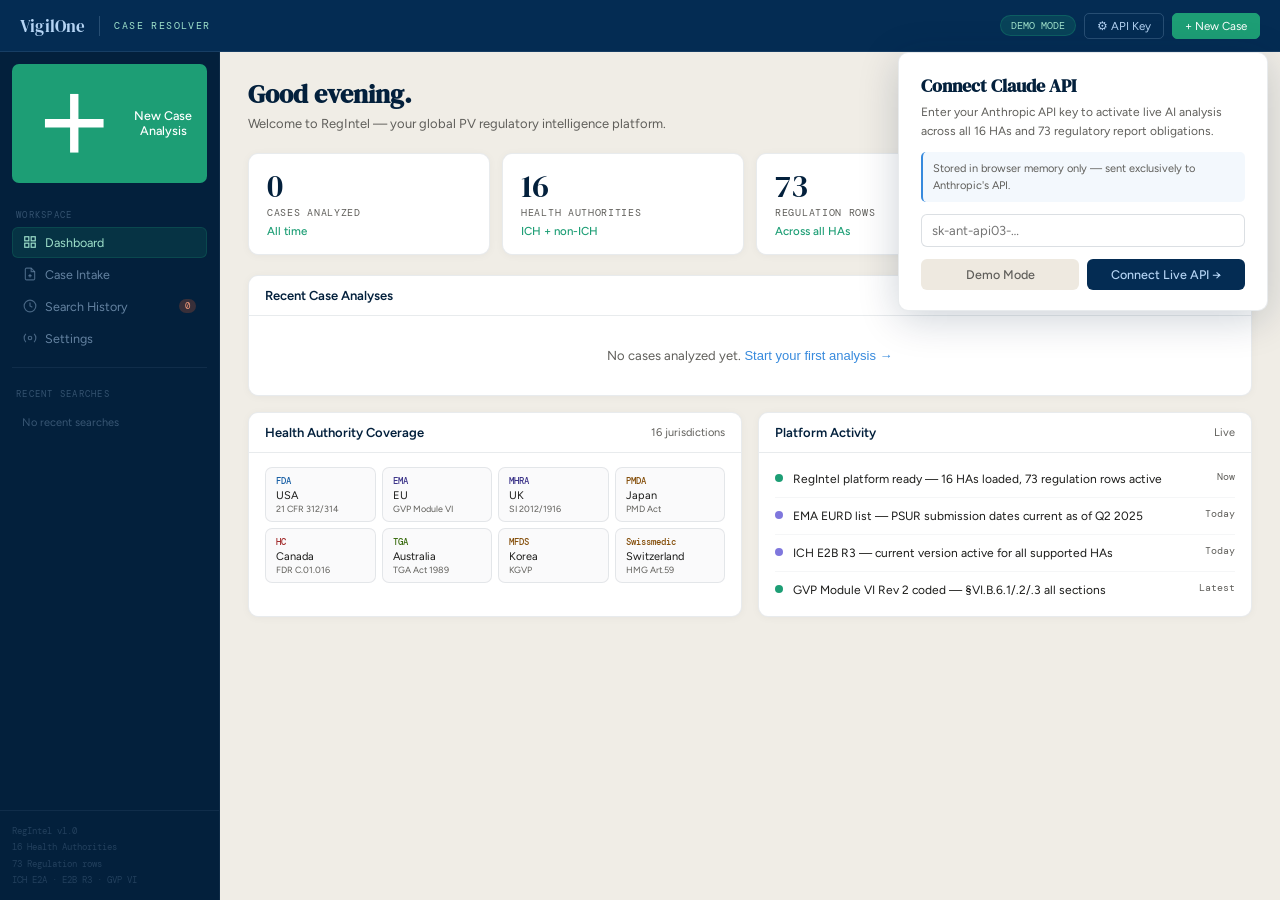
==== commit f3d3c4cb: "Add files via upload" ====
--- a/index.html
+++ b/index.html
@@ -116,8 +116,8 @@
 .sb-footer-txt{font-family:var(--mono);font-size:9px;color:rgba(181,212,244,0.18);line-height:1.8;}
 
 /* ─── WORKSPACE ─── */
-.workspace{flex:1;display:flex;flex-direction:column;overflow:hidden;}
-.view{display:none;flex:1;flex-direction:column;overflow:hidden;}
+.workspace{flex:1;display:flex;flex-direction:column;overflow:hidden;min-height:0;}
+.view{display:none;flex:1;flex-direction:column;overflow:hidden;min-height:0;}
 .view.active{display:flex;}
 
 /* ─── DASHBOARD ─── */
@@ -182,7 +182,7 @@
 .af-time{font-size:10px;color:var(--muted);font-family:var(--mono);flex-shrink:0;}
 
 /* ─── CASE INTAKE VIEW ─── */
-.intake-shell{display:flex;flex:1;overflow:hidden;}
+.intake-shell{display:flex;flex:1;overflow:hidden;min-height:0;}
 .form-panel{
   width:400px;flex-shrink:0;background:#fff;
   border-right:1px solid var(--border);overflow-y:auto;
@@ -244,8 +244,8 @@
 .demo-link:hover{background:var(--cream);}
 
 /* ─── RESULTS PANEL ─── */
-.results-panel{flex:1;display:flex;flex-direction:column;overflow:hidden;}
-.results-scroll{flex:1;overflow-y:auto;padding:20px 24px;display:flex;flex-direction:column;gap:16px;}
+.results-panel{flex:1;display:flex;flex-direction:column;overflow:hidden;min-height:0;}
+.results-scroll{flex:1;overflow-y:auto;overflow-x:hidden;padding:20px 24px;display:flex;flex-direction:column;gap:16px;min-height:0;}
 .empty-state{
   flex:1;display:flex;flex-direction:column;align-items:center;
   justify-content:center;padding:40px;text-align:center;
@@ -396,6 +396,36 @@
 ::-webkit-scrollbar-track{background:transparent;}
 ::-webkit-scrollbar-thumb{background:rgba(3,32,60,0.12);border-radius:10px;}
 @media print{.sidebar,.topbar{display:none!important;}.workspace{display:block!important;}}
+
+/* ── WHODD / MEDDRA LOOKUP WIDGETS ── */
+.dict-wrap{position:relative;}
+.dict-input-row{display:flex;gap:6px;align-items:center;}
+.dict-input-row input,.dict-input-row textarea{flex:1;}
+.lookup-btn{
+  background:var(--navy2);color:var(--skylt);border:none;border-radius:5px;
+  padding:6px 10px;font-size:11px;font-family:var(--sans);cursor:pointer;
+  white-space:nowrap;flex-shrink:0;transition:background .15s;
+  display:flex;align-items:center;gap:4px;
+}
+.lookup-btn:hover:not(:disabled){background:var(--blue);}
+.lookup-btn:disabled{opacity:.5;cursor:not-allowed;}
+.lookup-btn svg{width:12px;height:12px;flex-shrink:0;}
+.dict-badge{
+  display:none;margin-top:5px;padding:7px 10px;border-radius:5px;
+  font-size:11px;line-height:1.55;border-left:3px solid;
+}
+.dict-badge.whodd{background:rgba(10,95,154,0.07);border-color:#0A5F9A;color:#042C53;}
+.dict-badge.meddra{background:rgba(52,125,221,.07);border-color:#378ADD;color:#03203C;}
+.dict-badge.error{background:rgba(163,45,45,0.07);border-color:#E24B4A;color:#791F1F;}
+.dict-badge strong{font-weight:600;}
+.dict-badge .dict-row{display:flex;gap:6px;align-items:center;margin-bottom:2px;flex-wrap:wrap;}
+.dict-badge .dict-label{font-size:9.5px;text-transform:uppercase;letter-spacing:.07em;color:var(--muted);min-width:60px;}
+.dict-badge .dict-val{font-weight:500;color:var(--text);}
+.dict-badge .dict-tag{font-size:9px;padding:1px 6px;border-radius:8px;
+  background:rgba(10,95,154,0.12);color:#0A5F9A;font-family:var(--mono);}
+.dict-badge .dict-tag.meddra-tag{background:rgba(52,125,221,.12);color:#185FA5;}
+.dict-loading{font-size:11px;color:var(--muted);margin-top:5px;display:none;}
+.dict-source{font-size:9px;color:var(--muted);margin-top:5px;font-family:var(--mono);}
 </style>
 </head>
 <body>
@@ -403,9 +433,9 @@
 
 <!-- TOPBAR -->
 <div class="topbar">
-  <div class="tb-logo">Praxigent</div>
+  <div class="tb-logo">VigilOne</div>
   <div class="tb-sep"></div>
-  <div class="tb-product">RegIntel</div>
+  <div class="tb-product">Case Resolver</div>
   <div class="tb-right">
     <div class="tb-badge" id="modeBadge">DEMO MODE</div>
     <button class="tb-btn" id="apiToggleBtn" onclick="toggleApiPanel()">⚙ API Key</button>
@@ -581,10 +611,35 @@
               <div style="flex:1;height:1px;background:var(--border);"></div>
             </div>
 
-            <div class="form-sec-label">Product</div>
-            <div class="fg"><label class="fl">Name <span class="req">*</span></label><input type="text" id="f-product" placeholder="e.g. VS-6766 (Avutometinib)"/></div>
-            <div class="fg"><label class="fl">Type <span class="req">*</span></label>
-              <select id="f-type"><option value="">— Select —</option><option value="drug_small_molecule">Small molecule drug</option><option value="biologic">Biologic / mAb</option><option value="vaccine">Vaccine</option><option value="gene_therapy">Gene / Cell therapy</option><option value="medical_device">Medical device</option><option value="combination_product">Combination product</option></select>
+            <div class="form-sec-label" style="display:flex;justify-content:space-between;align-items:center;">
+              <span>Product</span>
+              <span style="font-size:9px;background:rgba(10,95,154,0.12);color:#0A5F9A;padding:2px 7px;border-radius:8px;font-family:var(--mono);">WHO Drug Dictionary</span>
+            </div>
+            <div class="fg">
+              <label class="fl">Name <span class="req">*</span></label>
+              <div class="dict-wrap">
+                <div class="dict-input-row">
+                  <input type="text" id="f-product" placeholder="Type drug name or INN, e.g. avutometinib, apixaban…" oninput="whoddTypeahead(this.value)"/>
+                  <button class="lookup-btn" id="whoddBtn" onclick="whoddLookup()" title="Lookup in WHO Drug Dictionary">
+                    <svg viewBox="0 0 24 24" fill="none" stroke="currentColor" stroke-width="2"><circle cx="11" cy="11" r="8"/><path d="m21 21-4.35-4.35"/></svg>
+                    WHODD
+                  </button>
+                </div>
+                <div class="dict-loading" id="whoddLoading">Looking up in WHO Drug Dictionary…</div>
+                <div class="dict-badge whodd" id="whoddBadge"></div>
+              </div>
+            </div>
+            <div class="fg">
+              <label class="fl">Product type <span class="req">*</span> <span style="font-size:9px;color:var(--tealdk);">← auto-populated from WHODD</span></label>
+              <select id="f-type">
+                <option value="">— Select or auto-fill via WHODD —</option>
+                <option value="drug_small_molecule">Small molecule drug</option>
+                <option value="biologic">Biologic / mAb / Protein</option>
+                <option value="vaccine">Vaccine</option>
+                <option value="gene_therapy">Gene / Cell therapy</option>
+                <option value="medical_device">Medical device</option>
+                <option value="combination_product">Combination product</option>
+              </select>
             </div>
             <div class="fg"><label class="fl">IND / NDA / EudraCT / NCT</label><input type="text" id="f-reg" placeholder="e.g. IND 153742 / NCT05074810"/></div>
             <div class="fg"><label class="fl">Indication</label><input type="text" id="f-indication" placeholder="e.g. KRAS G12C NSCLC"/></div>
@@ -598,8 +653,24 @@
             </div>
             <div class="fg"><label class="fl">Trial / Marketing countries</label><input type="text" id="f-countries" placeholder="e.g. USA, UK, Germany, Japan, Canada"/></div>
 
-            <div class="form-sec-label">Adverse Event</div>
-            <div class="fg"><label class="fl">AE verbatim term <span class="req">*</span></label><textarea id="f-ae" rows="2" placeholder="Exact AE as reported, e.g. acute liver failure with jaundice"></textarea></div>
+            <div class="form-sec-label" style="display:flex;justify-content:space-between;align-items:center;">
+              <span>Adverse Event</span>
+              <span style="font-size:9px;background:rgba(52,125,221,.12);color:#185FA5;padding:2px 7px;border-radius:8px;font-family:var(--mono);">MedDRA v27.1</span>
+            </div>
+            <div class="fg">
+              <label class="fl">AE verbatim term <span class="req">*</span></label>
+              <div class="dict-wrap">
+                <div class="dict-input-row">
+                  <textarea id="f-ae" rows="2" placeholder="Enter AE as reported, e.g. acute liver failure with jaundice and coagulopathy" oninput="meddraTypeahead(this.value)"></textarea>
+                  <button class="lookup-btn" id="meddraBtn" onclick="meddraLookup()" title="Code to MedDRA v27.1" style="align-self:flex-end;margin-bottom:1px;">
+                    <svg viewBox="0 0 24 24" fill="none" stroke="currentColor" stroke-width="2"><circle cx="11" cy="11" r="8"/><path d="m21 21-4.35-4.35"/></svg>
+                    MedDRA
+                  </button>
+                </div>
+                <div class="dict-loading" id="meddraLoading">Coding to MedDRA v27.1 hierarchy…</div>
+                <div class="dict-badge meddra" id="meddraBadge"></div>
+              </div>
+            </div>
             <div class="fg"><label class="fl">Day 0 — First awareness date <span class="req">*</span></label><input type="date" id="f-day0"/></div>
             <div class="fg"><label class="fl">Seriousness <span class="req">*</span></label>
               <div class="cb-grid">
@@ -618,6 +689,9 @@
               <select id="f-expect"><option value="unexpected">Unexpected — NOT listed in IB/labeling</option><option value="expected">Expected — listed in IB/labeling</option><option value="unknown">Unknown — RSI not available</option></select>
             </div>
             <div class="fg"><label class="fl">Patient country (AE occurrence)</label><input type="text" id="f-patient-country" placeholder="e.g. United States"/></div>
+            <div class="fg"><label class="fl">Report source</label>
+              <select id="f-source"><option value="spontaneous">Spontaneous (unsolicited)</option><option value="solicited">Solicited (study, registry, MAH-sponsored)</option></select>
+            </div>
 
             <div class="form-sec-label" style="display:flex;justify-content:space-between;align-items:center;">
               <span>Health Authorities</span>
@@ -835,6 +909,7 @@
     causality:document.getElementById('f-causality').value,
     expectedness:document.getElementById('f-expect').value,
     patientCountry:document.getElementById('f-patient-country').value.trim(),
+    source:document.getElementById('f-source').value,
     has:[...document.querySelectorAll('#haGrid input:checked')].map(c=>c.value),
     timestamp: new Date().toISOString()
   };
@@ -1176,31 +1251,108 @@
   const isSUSAR=isCT&&c.seriousness.some(s=>s!=='non_serious')&&isUnexpected&&isRelated;
   const isSerious=c.seriousness.some(s=>s!=='non_serious');
   const tl=isFatal?7:isSerious?15:90;
-  const steps=['classify','geo','expect','oblig','timeline','narr','output'];
-  const msgs=['Coding MedDRA PT/SOC…','Resolving geography…','Checking expectedness…','Querying obligation database…','Calculating due dates…','Drafting CIOMS narrative…','Assembling output…'];
-  const prompt=`You are RegIntel PV Regulatory Intelligence. Analyze this AE case and resolve all global reporting obligations.
-Product: ${c.product} (${c.type}) | Phase: ${c.phase} | Reg#: ${c.reg||'N/A'} | Indication: ${c.indication||'N/A'}
-AE: ${c.ae} | Day 0: ${c.day0} | Seriousness: ${c.seriousness.join(',')} | Causality: ${c.causality} | Expectedness: ${c.expectedness}
-Sponsor: ${c.sponsor} | Trial countries: ${c.countries||'N/A'} | HAs in scope: ${c.has.join(',')}
-SUSAR: ${isSUSAR?'YES':'NO'} | Timeline: ${tl}-day
-Provide: 1) Case summary 2) MedDRA coding 3) Obligation table per HA with exact regulation article, timeline, due date from ${c.day0}, domestic/foreign, format, route 4) Periodic obligations 5) Timeline all due dates 6) CIOMS narrative draft 7) Gap analysis 8) Action plan. Be precise with regulation citations.`;
+  const day0=new Date(c.day0);
+
+  // Show tree immediately using local ROD — no API wait needed for obligations
+  sPS('intake','done'); sPS('classify','run'); sMsg('Coding MedDRA PT/SOC…'); await delay(300);
+  sPS('classify','done'); sPS('geo','run'); sMsg('Resolving geography & domestic/foreign…'); await delay(300);
+  sPS('geo','done'); sPS('expect','run'); sMsg('Checking expectedness vs RSI…'); await delay(250);
+  sPS('expect','done'); sPS('oblig','run'); sMsg('Querying 73-row obligation database…'); await delay(300);
+  sPS('oblig','done'); sPS('timeline','run'); sMsg('Calculating all due dates…'); await delay(250);
+  sPS('timeline','done');
+
+  // Render the obligation tree immediately from local ROD (no API needed)
+  renderTree(c,isSUSAR,isFatal,isSerious,isCT,day0,tl);
+  addToHistory(c,isSUSAR,tl);
+
+  // Now fire TWO smaller, fast API calls in parallel for narrative + gap analysis
+  sPS('narr','run'); sMsg('AI drafting CIOMS narrative & action plan…');
+
+  // Focused prompt 1: narrative + MedDRA (max_tokens 1200, fast)
+  const narrativePrompt=`You are a PV regulatory expert. For this case, provide:
+
+1. CIOMS I NARRATIVE: Write a complete ICH E2A-compliant narrative in third person past tense. Use [BRACKET] for missing data. ~150-200 words.
+2. MEDDRA CODING: Code "${c.ae}" to MedDRA v27.1 — list PT name, PT code, SOC, HLT.
+3. KEY ACTIONS: Numbered list of 4-5 immediate actions the PV team must take.
+
+Case: ${c.product} | ${c.phase} | AE: ${c.ae} | Day 0: ${c.day0} | Seriousness: ${c.seriousness.join(',')} | Causality: ${c.causality} | ${isSUSAR?'SUSAR CONFIRMED':'Not a SUSAR'} | HAs: ${c.has.join(',')} | Countries: ${c.countries||'N/A'}
+
+Be concise and precise.`;
+
+  // Focused prompt 2: regulatory citations (max_tokens 1200, fast)
+  const citationsPrompt=`You are a PV regulatory expert. For this case, list the EXACT regulation article that applies for EACH HA below. One line per HA. Format: HA: Regulation | Report type | Timeline | Special conditions.
+
+Case: ${c.product} | ${c.phase} | ${isSUSAR?'SUSAR':'SAR'} | ${c.seriousness.join(',')} | Expectedness: ${c.expectedness} | Day 0: ${c.day0}
+HAs: ${c.has.join(', ')}
+
+Cite exact articles (e.g. "21 CFR 312.32(c)(1)"). Be precise and brief.`;
+
   try{
-    sPS('intake','done'); for(let i=0;i<steps.length;i++){sPS(steps[i-1]||'intake','done');sPS(steps[i],'run');sMsg(msgs[i]);await delay(280);}
-    const res=await fetch('https://api.anthropic.com/v1/messages',{method:'POST',headers:{'Content-Type':'application/json','x-api-key':apiKey,'anthropic-version':'2023-06-01','anthropic-dangerous-direct-browser-access':'true'},body:JSON.stringify({model:'claude-sonnet-4-6',max_tokens:6000,messages:[{role:'user',content:prompt}]})});
-    if(!res.ok){const e=await res.json();throw new Error(e.error?.message||'API '+res.status);}
-    const data=await res.json();
+    // Run both calls with a 25s timeout guard
+    const timeout = (ms) => new Promise((_,reject)=>setTimeout(()=>reject(new Error('Request timed out after '+ms/1000+'s — results shown from local database')),ms));
+
+    const [narRes, citRes] = await Promise.allSettled([
+      Promise.race([
+        fetch('https://api.anthropic.com/v1/messages',{method:'POST',headers:{'Content-Type':'application/json','x-api-key':apiKey,'anthropic-version':'2023-06-01','anthropic-dangerous-direct-browser-access':'true'},body:JSON.stringify({model:'claude-sonnet-4-6',max_tokens:1200,messages:[{role:'user',content:narrativePrompt}]})}),
+        timeout(25000)
+      ]),
+      Promise.race([
+        fetch('https://api.anthropic.com/v1/messages',{method:'POST',headers:{'Content-Type':'application/json','x-api-key':apiKey,'anthropic-version':'2023-06-01','anthropic-dangerous-direct-browser-access':'true'},body:JSON.stringify({model:'claude-sonnet-4-6',max_tokens:1200,messages:[{role:'user',content:citationsPrompt}]})}),
+        timeout(25000)
+      ])
+    ]);
+
+    sPS('narr','done'); sPS('output','run'); sMsg('Assembling AI analysis…'); await delay(200);
+
+    const rs = document.getElementById('resultsScroll');
+
+    // Add AI narrative + actions card
+    if(narRes.status==='fulfilled'&&narRes.value.ok){
+      const narData = await narRes.value.json();
+      const narText = narData.content?.[0]?.text||'';
+      if(narText){
+        const aiCard=document.createElement('div');
+        aiCard.className='tree-shell'; aiCard.style.marginTop='0';
+        aiCard.innerHTML=`
+          <div class="coll-hdr open" onclick="toggleColl(this)" style="background:rgba(3,32,60,0.02);">
+            <span style="font-size:13px;">📝</span>
+            <span class="coll-title">AI Analysis — CIOMS Narrative · MedDRA · Action Plan</span>
+            <span style="margin-left:auto;font-size:9px;font-family:var(--mono);background:#E1F5EE;color:#085041;padding:2px 7px;border-radius:8px;margin-right:8px;">CLAUDE SONNET</span>
+            <span class="coll-caret" style="transform:rotate(90deg);">▶</span>
+          </div>
+          <div class="coll-body open" style="padding:16px 18px;font-size:13px;line-height:1.8;color:var(--text);white-space:pre-wrap;">${escHtml(narText)}</div>`;
+        rs.appendChild(aiCard);
+      }
+    }
+
+    // Add regulatory citations card
+    if(citRes.status==='fulfilled'&&citRes.value.ok){
+      const citData = await citRes.value.json();
+      const citText = citData.content?.[0]?.text||'';
+      if(citText){
+        const citCard=document.createElement('div');
+        citCard.className='tree-shell'; citCard.style.marginTop='0';
+        citCard.innerHTML=`
+          <div class="coll-hdr" onclick="toggleColl(this)" style="background:rgba(3,32,60,0.02);">
+            <span style="font-size:13px;">📋</span>
+            <span class="coll-title">AI Regulatory Citations — per HA</span>
+            <span class="coll-caret">▶</span>
+          </div>
+          <div class="coll-body" style="padding:16px 18px;font-size:13px;line-height:1.9;color:var(--text);white-space:pre-wrap;">${escHtml(citText)}</div>`;
+        rs.appendChild(citCard);
+      }
+    }
+
     sPS('output','done');
-    const day0=new Date(c.day0);
-    renderTree(c,isSUSAR,isFatal,isSerious,isCT,day0,tl);
-    // Append AI analysis
+
+  }catch(e){
+    // Tree already rendered — just show a soft warning, not a full failure
+    sPS('narr','done'); sPS('output','done');
     const rs=document.getElementById('resultsScroll');
-    const aiCard=document.createElement('div');
-    aiCard.className='tree-shell';
-    aiCard.innerHTML=`<div class="coll-hdr" onclick="toggleColl(this)"><span style="font-size:14px;">✦</span><span class="coll-title">Full AI Analysis — Claude Sonnet</span><span class="coll-caret">▶</span></div><div class="coll-body"><div style="padding:16px 18px;font-size:13px;line-height:1.8;color:var(--text);white-space:pre-wrap;max-height:500px;overflow-y:auto;">${escHtml(data.content[0].text)}</div></div>`;
-    rs.appendChild(aiCard);
-    addToHistory(c,isSUSAR,tl);
-  }catch(e){
-    document.getElementById('resultsScroll').innerHTML=`<div class="empty-state"><div class="ei">⚠</div><h3>API Error</h3><p>${e.message}</p></div>`;
+    const warn=document.createElement('div');
+    warn.style.cssText='background:#FAEEDA;border:1px solid rgba(186,117,23,0.3);border-radius:8px;padding:12px 16px;font-size:12.5px;color:#854F0B;';
+    warn.innerHTML=`<strong>AI narrative unavailable:</strong> ${e.message}<br><span style="font-size:11px;">The obligation tree above was generated from the local ROD database and is complete. Connect a faster API connection for AI narrative.</span>`;
+    rs.appendChild(warn);
   }
 }
 
@@ -1223,10 +1375,249 @@
 }
 
 
+
+// ══════════════════════════════════════════════════════════════════
+// WHO DRUG DICTIONARY (WHODD) LOOKUP
+// ══════════════════════════════════════════════════════════════════
+
+const WHODD_DEMO_DB = {
+  'avutometinib':  { inn:'Avutometinib',brand:'VS-6766',atc:'L01EE06',atcName:'RAF inhibitors',type:'drug_small_molecule',class:'Antineoplastic — RAF/MEK inhibitor (small molecule kinase inhibitor)',form:'Oral tablet',company:'Verastem Oncology',status:'Investigational (IND 153742)'},
+  'vs-6766':       { inn:'Avutometinib',brand:'VS-6766',atc:'L01EE06',atcName:'RAF inhibitors',type:'drug_small_molecule',class:'Antineoplastic — RAF/MEK inhibitor (small molecule kinase inhibitor)',form:'Oral tablet',company:'Verastem Oncology',status:'Investigational'},
+  'defactinib':    { inn:'Defactinib',brand:'VS-6063',atc:'L01EX',atcName:'Protein kinase inhibitors NEC',type:'drug_small_molecule',class:'Antineoplastic — FAK inhibitor (small molecule kinase inhibitor)',form:'Oral tablet',company:'Verastem Oncology',status:'Investigational'},
+  'apixaban':      { inn:'Apixaban',brand:'Eliquis',atc:'B01AF02',atcName:'Direct factor Xa inhibitors',type:'drug_small_molecule',class:'Anticoagulant — direct oral factor Xa inhibitor (small molecule)',form:'Oral tablet',company:'Bristol Myers Squibb / Pfizer',status:'Approved (NDA 202155, EMA EU/1/11/691)'},
+  'eliquis':       { inn:'Apixaban',brand:'Eliquis',atc:'B01AF02',atcName:'Direct factor Xa inhibitors',type:'drug_small_molecule',class:'Anticoagulant — direct oral factor Xa inhibitor',form:'Oral tablet',company:'BMS / Pfizer',status:'Approved'},
+  'pembrolizumab': { inn:'Pembrolizumab',brand:'Keytruda',atc:'L01FF02',atcName:'PD-1/PDL-1 inhibitors',type:'biologic',class:'Antineoplastic — anti-PD-1 monoclonal antibody (IgG4 humanized mAb)',form:'IV infusion',company:'Merck & Co.',status:'Approved (BLA 125514)'},
+  'keytruda':      { inn:'Pembrolizumab',brand:'Keytruda',atc:'L01FF02',atcName:'PD-1/PDL-1 inhibitors',type:'biologic',class:'Anti-PD-1 monoclonal antibody',form:'IV infusion',company:'Merck & Co.',status:'Approved'},
+  'nivolumab':     { inn:'Nivolumab',brand:'Opdivo',atc:'L01FF01',atcName:'PD-1/PDL-1 inhibitors',type:'biologic',class:'Antineoplastic — anti-PD-1 monoclonal antibody (IgG4 human mAb)',form:'IV infusion',company:'Bristol Myers Squibb',status:'Approved (BLA 125554)'},
+  'trastuzumab':   { inn:'Trastuzumab',brand:'Herceptin',atc:'L01FD01',atcName:'HER2 inhibitors',type:'biologic',class:'Antineoplastic — anti-HER2 monoclonal antibody (IgG1 humanized mAb)',form:'IV infusion / SC injection',company:'Roche / Genentech',status:'Approved'},
+  'rituximab':     { inn:'Rituximab',brand:'Rituxan / MabThera',atc:'L01FA01',atcName:'Anti-CD20 monoclonal antibodies',type:'biologic',class:'Antineoplastic/Immunomodulator — anti-CD20 monoclonal antibody (IgG1 chimeric mAb)',form:'IV infusion',company:'Roche / Biogen',status:'Approved'},
+  'semaglutide':   { inn:'Semaglutide',brand:'Ozempic / Wegovy / Rybelsus',atc:'A10BJ06',atcName:'GLP-1 receptor agonists',type:'biologic',class:'Antidiabetic / Anti-obesity — GLP-1 receptor agonist (peptide analogue)',form:'SC injection / Oral tablet',company:'Novo Nordisk',status:'Approved'},
+  'atezolizumab':  { inn:'Atezolizumab',brand:'Tecentriq',atc:'L01FF05',atcName:'PD-1/PDL-1 inhibitors',type:'biologic',class:'Antineoplastic — anti-PD-L1 monoclonal antibody (IgG1 humanized mAb)',form:'IV infusion',company:'Roche / Genentech',status:'Approved'},
+  'osimertinib':   { inn:'Osimertinib',brand:'Tagrisso',atc:'L01EB04',atcName:'EGFR inhibitors',type:'drug_small_molecule',class:'Antineoplastic — 3rd gen EGFR TKI (small molecule kinase inhibitor)',form:'Oral tablet',company:'AstraZeneca',status:'Approved (NDA 208065)'},
+  'durvalumab':    { inn:'Durvalumab',brand:'Imfinzi',atc:'L01FF06',atcName:'PD-1/PDL-1 inhibitors',type:'biologic',class:'Antineoplastic — anti-PD-L1 monoclonal antibody (IgG1 human mAb)',form:'IV infusion',company:'AstraZeneca',status:'Approved'},
+  'ixazomib':      { inn:'Ixazomib',brand:'Ninlaro',atc:'L01XG02',atcName:'Proteasome inhibitors',type:'drug_small_molecule',class:'Antineoplastic — oral proteasome inhibitor (small molecule)',form:'Oral capsule',company:'Takeda',status:'Approved'},
+  'lenalidomide':  { inn:'Lenalidomide',brand:'Revlimid',atc:'L04AX04',atcName:'Immunosuppressants NEC',type:'drug_small_molecule',class:'Immunomodulatory agent / Antineoplastic — thalidomide analogue (IMiD)',form:'Oral capsule',company:'Bristol Myers Squibb / Celgene',status:'Approved'},
+  'venetoclax':    { inn:'Venetoclax',brand:'Venclexta',atc:'L01XX52',atcName:'Other antineoplastic agents',type:'drug_small_molecule',class:'Antineoplastic — BCL-2 inhibitor (small molecule)',form:'Oral tablet',company:'AbbVie / Roche',status:'Approved'},
+  'infliximab':    { inn:'Infliximab',brand:'Remicade',atc:'L04AB02',atcName:'TNF-alpha inhibitors',type:'biologic',class:'Immunosuppressant — anti-TNF-α monoclonal antibody (IgG1 chimeric mAb)',form:'IV infusion',company:'Janssen / Merck & Co.',status:'Approved'},
+};
+
+let whoddDebounce = null;
+function whoddTypeahead(val){ clearTimeout(whoddDebounce); if(val.length<3) return; whoddDebounce = setTimeout(()=>{ if(!demoMode&&apiKey) return; const key=val.toLowerCase().trim(); const match = WHODD_DEMO_DB[key]; if(match){ showWHODDResult(match, true); } },600); }
+
+async function whoddLookup(){
+  const val = document.getElementById('f-product').value.trim();
+  if(!val){ alert('Enter a drug name first.'); return; }
+  const btn=document.getElementById('whoddBtn');
+  const loading=document.getElementById('whoddLoading');
+  const badge=document.getElementById('whoddBadge');
+  btn.disabled=true; btn.textContent='Looking up…';
+  loading.style.display='block'; badge.style.display='none';
+
+  if(demoMode||!apiKey){
+    await new Promise(r=>setTimeout(r,800));
+    const key=val.toLowerCase().trim();
+    const exact = WHODD_DEMO_DB[key];
+    const fuzzy = !exact && Object.entries(WHODD_DEMO_DB).find(([k,v])=>k.includes(key)||key.includes(k)||v.inn.toLowerCase().includes(key)||v.brand.toLowerCase().includes(key));
+    const result = exact || (fuzzy&&fuzzy[1]) || null;
+    if(result){ showWHODDResult(result, false); }
+    else { showWHODDDemo(val); }
+  } else {
+    await whoddLiveCall(val);
+  }
+  btn.disabled=false; btn.innerHTML='<svg viewBox="0 0 24 24" fill="none" stroke="currentColor" stroke-width="2"><circle cx="11" cy="11" r="8"/><path d="m21 21-4.35-4.35"/></svg> WHODD';
+  loading.style.display='none';
+}
+
+async function whoddLiveCall(drugName){
+  const prompt=`You are a WHO Drug Dictionary (WHODD) resolver. For the drug "${drugName}", provide structured dictionary data as ONLY a JSON object with no other text:
+{"inn":"INN/generic name","brand":"brand name(s)","atc_code":"ATC code (e.g. L01EE06)","atc_name":"ATC class name","product_type":"one of: drug_small_molecule|biologic|vaccine|gene_therapy|medical_device|combination_product","drug_class":"pharmacological class description","dosage_form":"e.g. Oral tablet, IV infusion","company":"marketing authorization holder","approval_status":"e.g. Approved (NDA 202155) or Investigational (IND 123456)","mechanism":"brief mechanism of action","not_found": false}
+If drug not found: return {"not_found": true, "message": "reason"}.
+Base answers on real WHODD data. Be precise with ATC codes.`;
+  try{
+    const res=await fetch('https://api.anthropic.com/v1/messages',{method:'POST',headers:{'Content-Type':'application/json','x-api-key':apiKey,'anthropic-version':'2023-06-01','anthropic-dangerous-direct-browser-access':'true'},body:JSON.stringify({model:'claude-sonnet-4-6',max_tokens:600,messages:[{role:'user',content:prompt}]})});
+    if(!res.ok){const e=await res.json();throw new Error(e.error?.message||'API error');}
+    const data=await res.json();
+    const text=data.content[0].text.trim().replace(/^```json?\n?/,'').replace(/\n?```$/,'').trim();
+    const d=JSON.parse(text);
+    if(d.not_found){ showWHODDNotFound(document.getElementById('f-product').value, d.message); return; }
+    // Map to display format
+    showWHODDResult({
+      inn:d.inn, brand:d.brand, atc:d.atc_code, atcName:d.atc_name,
+      type:d.product_type, class:d.drug_class+' | '+d.mechanism,
+      form:d.dosage_form, company:d.company, status:d.approval_status
+    }, false);
+  }catch(e){
+    showWHODDError('API error: '+e.message);
+  }
+}
+
+function showWHODDResult(d, isTypeahead){
+  const badge=document.getElementById('whoddBadge');
+  // Auto-populate INN if not already set
+  if(d.inn) document.getElementById('f-product').value = d.inn + (d.brand?' ('+d.brand+')':'');
+  // Auto-populate product type
+  if(d.type) document.getElementById('f-type').value = d.type;
+  badge.className='dict-badge whodd';
+  badge.style.display='block';
+  badge.innerHTML=`
+    <div class="dict-row"><span class="dict-label">INN</span><span class="dict-val">${d.inn||'—'}</span><span class="dict-tag">${d.atc||'—'}</span></div>
+    <div class="dict-row"><span class="dict-label">Brand</span><span class="dict-val">${d.brand||'—'}</span></div>
+    <div class="dict-row"><span class="dict-label">ATC class</span><span class="dict-val">${d.atcName||'—'}</span></div>
+    <div class="dict-row"><span class="dict-label">Drug class</span><span class="dict-val">${d.class||'—'}</span></div>
+    <div class="dict-row"><span class="dict-label">Form</span><span class="dict-val">${d.form||'—'}</span></div>
+    <div class="dict-row"><span class="dict-label">Company</span><span class="dict-val">${d.company||'—'}</span></div>
+    <div class="dict-row"><span class="dict-label">Status</span><span class="dict-val">${d.status||'—'}</span></div>
+    <div class="dict-source">Source: WHO Drug Dictionary (WHODD) · ATC classification · ${isTypeahead?'Demo lookup':'Live resolution'}</div>`;
+}
+
+function showWHODDDemo(val){
+  const badge=document.getElementById('whoddBadge');
+  badge.className='dict-badge whodd';
+  badge.style.display='block';
+  // Generate plausible demo result for unknown drug
+  const isLikelyBiologic = /mab|umab|zumab|ximab|kinase|nib\b/i.test(val);
+  const guessedType = isLikelyBiologic&&/mab$/i.test(val)?'biologic':'drug_small_molecule';
+  document.getElementById('f-type').value = guessedType;
+  badge.innerHTML=`
+    <div class="dict-row"><span class="dict-label">INN</span><span class="dict-val">${val}</span><span class="dict-tag">WHODD lookup</span></div>
+    <div class="dict-row"><span class="dict-label">Type</span><span class="dict-val">${guessedType==='biologic'?'Biologic / mAb':'Small molecule drug'} <span style="font-size:10px;color:var(--amber);">(inferred from INN stem)</span></span></div>
+    <div class="dict-row"><span class="dict-label">ATC code</span><span class="dict-val" style="color:var(--amber);">Not in demo DB — connect Claude API for full WHODD resolution</span></div>
+    <div class="dict-source">Demo mode · Connect live API for full WHO Drug Dictionary lookup</div>`;
+}
+function showWHODDNotFound(val, msg){
+  const badge=document.getElementById('whoddBadge');
+  badge.className='dict-badge error'; badge.style.display='block';
+  badge.innerHTML=`<strong>Not found in WHODD:</strong> ${val}<br><span style="font-size:11px;">${msg||'Check spelling or try the INN name.'}</span>`;
+}
+function showWHODDError(msg){
+  const badge=document.getElementById('whoddBadge');
+  badge.className='dict-badge error'; badge.style.display='block';
+  badge.innerHTML=`<strong>Error:</strong> ${msg}`;
+}
+
+// ══════════════════════════════════════════════════════════════════
+// MEDDRA v27.1 LOOKUP
+// ══════════════════════════════════════════════════════════════════
+
+const MEDDRA_DEMO_DB = {
+  'acute liver failure':          {pt:'Acute hepatic failure',ptCode:'10000804',llt:'Acute liver failure',soc:'Hepatobiliary disorders',socCode:'10019805',hlgt:'Hepatic failure, fibrosis and cirrhosis and other liver damage-related conditions',hlt:'Hepatic failure and associated disorders',severity:'fatal/life-threatening',susar_risk:'HIGH'},
+  'hepatic failure':              {pt:'Hepatic failure',ptCode:'10019663',llt:'Hepatic failure',soc:'Hepatobiliary disorders',socCode:'10019805',hlgt:'Hepatic failure, fibrosis and cirrhosis',hlt:'Hepatic failure and associated disorders',severity:'serious',susar_risk:'HIGH'},
+  'jaundice':                     {pt:'Jaundice',ptCode:'10023126',llt:'Jaundice',soc:'Hepatobiliary disorders',socCode:'10019805',hlgt:'Hepatic and hepatobiliary disorders',hlt:'Jaundice (excl neonatal)',severity:'serious',susar_risk:'MEDIUM'},
+  'anaphylaxis':                  {pt:'Anaphylactic reaction',ptCode:'10002198',llt:'Anaphylaxis',soc:'Immune system disorders',socCode:'10021428',hlgt:'Allergic conditions',hlt:'Anaphylactic reactions',severity:'life-threatening',susar_risk:'HIGH'},
+  'anaphylactic reaction':        {pt:'Anaphylactic reaction',ptCode:'10002198',llt:'Anaphylactic reaction',soc:'Immune system disorders',socCode:'10021428',hlgt:'Allergic conditions',hlt:'Anaphylactic reactions',severity:'life-threatening',susar_risk:'HIGH'},
+  'cardiac arrest':               {pt:'Cardiac arrest',ptCode:'10007515',llt:'Cardiac arrest',soc:'Cardiac disorders',socCode:'10007541',hlgt:'Heart failures',hlt:'Cardiac arrest and death',severity:'fatal/life-threatening',susar_risk:'HIGH'},
+  'myocardial infarction':        {pt:'Myocardial infarction',ptCode:'10028596',llt:'Heart attack',soc:'Cardiac disorders',socCode:'10007541',hlgt:'Ischaemic coronary artery disorders',hlt:'Myocardial infarction and associated disorders',severity:'serious',susar_risk:'HIGH'},
+  'neutropenia':                  {pt:'Neutropenia',ptCode:'10029354',llt:'Neutropenia',soc:'Blood and lymphatic system disorders',socCode:'10005329',hlgt:'White blood cell disorders NEC',hlt:'Decreased white blood cell counts NEC',severity:'serious',susar_risk:'MEDIUM'},
+  'febrile neutropenia':          {pt:'Febrile neutropenia',ptCode:'10016288',llt:'Febrile neutropenia',soc:'Blood and lymphatic system disorders',socCode:'10005329',hlgt:'White blood cell disorders NEC',hlt:'Febrile disorders',severity:'serious/life-threatening',susar_risk:'HIGH'},
+  'thrombocytopenia':             {pt:'Thrombocytopenia',ptCode:'10043554',llt:'Low platelets',soc:'Blood and lymphatic system disorders',socCode:'10005329',hlgt:'Platelet disorders',hlt:'Decreased platelet counts',severity:'serious',susar_risk:'MEDIUM'},
+  'pneumonitis':                  {pt:'Pneumonitis',ptCode:'10035664',llt:'Pneumonitis',soc:'Respiratory, thoracic and mediastinal disorders',socCode:'10038738',hlgt:'Respiratory tract infections NEC',hlt:'Lung inflammation and pneumonitis NEC',severity:'serious',susar_risk:'HIGH'},
+  'interstitial lung disease':    {pt:'Interstitial lung disease',ptCode:'10022611',llt:'ILD',soc:'Respiratory, thoracic and mediastinal disorders',socCode:'10038738',hlgt:'Lower respiratory tract disorders NEC',hlt:'Lung diseases (excl obstruction and infection)',severity:'serious',susar_risk:'HIGH'},
+  'pulmonary embolism':           {pt:'Pulmonary embolism',ptCode:'10037377',llt:'PE',soc:'Vascular disorders',socCode:'10047065',hlgt:'Embolism and thrombosis',hlt:'Pulmonary thromboses',severity:'life-threatening',susar_risk:'HIGH'},
+  'rash':                         {pt:'Rash',ptCode:'10037844',llt:'Rash',soc:'Skin and subcutaneous tissue disorders',socCode:'10040785',hlgt:'Epidermal and dermal conditions',hlt:'Rashes, eruptions and exanthems NEC',severity:'non-serious/serious',susar_risk:'LOW'},
+  'stevens-johnson syndrome':     {pt:'Stevens-Johnson syndrome',ptCode:'10042033',llt:'SJS',soc:'Skin and subcutaneous tissue disorders',socCode:'10040785',hlgt:'Epidermal and dermal conditions',hlt:'Severe cutaneous adverse reactions',severity:'life-threatening',susar_risk:'HIGH'},
+  'toxic epidermal necrolysis':   {pt:'Toxic epidermal necrolysis',ptCode:'10044223',llt:'TEN / Lyell syndrome',soc:'Skin and subcutaneous tissue disorders',socCode:'10040785',hlgt:'Epidermal and dermal conditions',hlt:'Severe cutaneous adverse reactions',severity:'fatal/life-threatening',susar_risk:'HIGH'},
+  'nausea':                       {pt:'Nausea',ptCode:'10028813',llt:'Nausea',soc:'Gastrointestinal disorders',socCode:'10017947',hlgt:'Nausea and vomiting symptoms',hlt:'Nausea and vomiting symptoms NEC',severity:'non-serious',susar_risk:'LOW'},
+  'vomiting':                     {pt:'Vomiting',ptCode:'10047700',llt:'Vomiting',soc:'Gastrointestinal disorders',socCode:'10017947',hlgt:'Nausea and vomiting symptoms',hlt:'Nausea and vomiting symptoms NEC',severity:'non-serious',susar_risk:'LOW'},
+  'diarrhoea':                    {pt:'Diarrhoea',ptCode:'10012735',llt:'Diarrhea',soc:'Gastrointestinal disorders',socCode:'10017947',hlgt:'Gastrointestinal motility and defaecation conditions',hlt:'Diarrhoea (excl infective)',severity:'non-serious/serious',susar_risk:'LOW'},
+  'fatigue':                      {pt:'Fatigue',ptCode:'10016256',llt:'Fatigue',soc:'General disorders and administration site conditions',socCode:'10018065',hlgt:'General system disorders NEC',hlt:'Asthenic conditions',severity:'non-serious',susar_risk:'LOW'},
+  'coagulopathy':                 {pt:'Coagulopathy',ptCode:'10010541',llt:'Clotting disorder',soc:'Blood and lymphatic system disorders',socCode:'10005329',hlgt:'Coagulopathies and bleeding diatheses (excl thrombocytopenic)',hlt:'Coagulopathies NEC',severity:'serious',susar_risk:'HIGH'},
+  'seizure':                      {pt:'Seizure',ptCode:'10039906',llt:'Seizure',soc:'Nervous system disorders',socCode:'10029205',hlgt:'Neurological disorders NEC',hlt:'Seizures (incl subtypes)',severity:'serious',susar_risk:'HIGH'},
+  'stroke':                       {pt:'Cerebrovascular accident',ptCode:'10008190',llt:'Stroke',soc:'Nervous system disorders',socCode:'10029205',hlgt:'Central nervous system vascular disorders',hlt:'Haemorrhagic and ischaemic cerebrovascular conditions NEC',severity:'serious/fatal',susar_risk:'HIGH'},
+  'death':                        {pt:'Death',ptCode:'10011906',llt:'Death',soc:'General disorders and administration site conditions',socCode:'10018065',hlgt:'Death and sudden death',hlt:'Death and sudden death',severity:'fatal',susar_risk:'HIGH'},
+  'elevated liver enzymes':       {pt:'Alanine aminotransferase increased',ptCode:'10001551',llt:'Elevated liver enzymes',soc:'Investigations',socCode:'10022891',hlgt:'Liver function analyses',hlt:'Hepatic enzyme increased',severity:'non-serious/serious',susar_risk:'MEDIUM'},
+  'peripheral neuropathy':        {pt:'Peripheral neuropathy',ptCode:'10034620',llt:'Peripheral neuropathy',soc:'Nervous system disorders',socCode:'10029205',hlgt:'Peripheral neuropathies',hlt:'Peripheral neuropathies NEC',severity:'serious',susar_risk:'MEDIUM'},
+  'hypertension':                 {pt:'Hypertension',ptCode:'10020772',llt:'High blood pressure',soc:'Vascular disorders',socCode:'10047065',hlgt:'Vascular hypertensive disorders',hlt:'Hypertensive conditions',severity:'serious',susar_risk:'MEDIUM'},
+};
+
+let meddraDebounce = null;
+function meddraTypeahead(val){ clearTimeout(meddraDebounce); if(val.length<4) return; meddraDebounce=setTimeout(()=>{ if(!demoMode&&apiKey) return; const key=val.toLowerCase().trim(); const match=MEDDRA_DEMO_DB[key]||Object.entries(MEDDRA_DEMO_DB).find(([k])=>key.includes(k)||k.includes(key.split(' ')[0]))?.[1]; if(match){ showMedDRAResult(match,val,true); }},700); }
+
+async function meddraLookup(){
+  const val=document.getElementById('f-ae').value.trim();
+  if(!val){ alert('Enter an AE term first.'); return; }
+  const btn=document.getElementById('meddraBtn');
+  const loading=document.getElementById('meddraLoading');
+  const badge=document.getElementById('meddraBadge');
+  btn.disabled=true; btn.textContent='Coding…';
+  loading.style.display='block'; badge.style.display='none';
+
+  if(demoMode||!apiKey){
+    await new Promise(r=>setTimeout(r,700));
+    const key=val.toLowerCase().trim();
+    const exact=MEDDRA_DEMO_DB[key];
+    const fuzzy=!exact&&Object.entries(MEDDRA_DEMO_DB).find(([k])=>key.includes(k)||k.split(' ').some(w=>w.length>4&&key.includes(w)));
+    const result=exact||(fuzzy&&fuzzy[1])||null;
+    if(result){ showMedDRAResult(result,val,false); }
+    else { showMedDRADemo(val); }
+  } else {
+    await meddraLiveCall(val);
+  }
+  btn.disabled=false; btn.innerHTML='<svg viewBox="0 0 24 24" fill="none" stroke="currentColor" stroke-width="2"><circle cx="11" cy="11" r="8"/><path d="m21 21-4.35-4.35"/></svg> MedDRA';
+  loading.style.display='none';
+}
+
+async function meddraLiveCall(verbatim){
+  const prompt=`You are a MedDRA coding expert (version 27.1). Code this verbatim adverse event term to the MedDRA hierarchy. Return ONLY a JSON object with no other text:
+Verbatim: "${verbatim}"
+Return: {"pt":"Preferred Term name","pt_code":"8-digit code","llt":"Lowest Level Term","soc":"System Organ Class name","soc_code":"8-digit SOC code","hlgt":"High Level Group Term","hlt":"High Level Term","coding_rationale":"brief explanation of coding decision","severity_category":"fatal|life-threatening|serious|non-serious","susar_risk":"HIGH|MEDIUM|LOW","associated_pts":["additional PTs if multiple findings"],"not_codeable":false}
+Rules: Use MedDRA v27.1. Provide the most specific PT. If verbatim maps to multiple PTs list in associated_pts. PT codes are 8 digits. SOC is primary SOC only.`;
+  try{
+    const res=await fetch('https://api.anthropic.com/v1/messages',{method:'POST',headers:{'Content-Type':'application/json','x-api-key':apiKey,'anthropic-version':'2023-06-01','anthropic-dangerous-direct-browser-access':'true'},body:JSON.stringify({model:'claude-sonnet-4-6',max_tokens:600,messages:[{role:'user',content:prompt}]})});
+    if(!res.ok){const e=await res.json();throw new Error(e.error?.message||'API error');}
+    const data=await res.json();
+    const text=data.content[0].text.trim().replace(/^```json?\n?/,'').replace(/\n?```$/,'').trim();
+    const d=JSON.parse(text);
+    showMedDRAResult({
+      pt:d.pt,ptCode:d.pt_code,llt:d.llt,
+      soc:d.soc,socCode:d.soc_code,hlgt:d.hlgt,hlt:d.hlt,
+      severity:d.severity_category,susar_risk:d.susar_risk,
+      rationale:d.coding_rationale,associated:d.associated_pts
+    }, verbatim, false);
+  }catch(e){
+    const badge=document.getElementById('meddraBadge');
+    badge.className='dict-badge error'; badge.style.display='block';
+    badge.innerHTML=`<strong>Error:</strong> ${e.message}`;
+  }
+}
+
+function showMedDRAResult(d, verbatim, isTypeahead){
+  const badge=document.getElementById('meddraBadge');
+  badge.className='dict-badge meddra'; badge.style.display='block';
+  const riskColor=d.susar_risk==='HIGH'?'#A32D2D':d.susar_risk==='MEDIUM'?'#854F0B':'#3B6D11';
+  const riskBg=d.susar_risk==='HIGH'?'#FCEBEB':d.susar_risk==='MEDIUM'?'#FAEEDA':'#EAF3DE';
+  badge.innerHTML=`
+    <div class="dict-row">
+      <span class="dict-label">PT</span>
+      <span class="dict-val" style="font-weight:600;">${d.pt}</span>
+      <span class="dict-tag meddra-tag">${d.ptCode||'—'}</span>
+    </div>
+    <div class="dict-row"><span class="dict-label">LLT</span><span class="dict-val">${d.llt||d.pt}</span></div>
+    <div class="dict-row"><span class="dict-label">SOC</span><span class="dict-val">${d.soc}</span><span class="dict-tag meddra-tag">${d.socCode||'—'}</span></div>
+    <div class="dict-row"><span class="dict-label">HLGT</span><span class="dict-val" style="font-size:10.5px;">${d.hlgt||'—'}</span></div>
+    <div class="dict-row"><span class="dict-label">HLT</span><span class="dict-val" style="font-size:10.5px;">${d.hlt||'—'}</span></div>
+    <div class="dict-row">
+      <span class="dict-label">Severity</span><span class="dict-val">${d.severity||'—'}</span>
+      <span style="font-size:9px;padding:1px 6px;border-radius:8px;background:${riskBg};color:${riskColor};font-family:var(--mono);font-weight:600;">SUSAR risk: ${d.susar_risk||'—'}</span>
+    </div>
+    ${d.rationale?`<div class="dict-row"><span class="dict-label">Rationale</span><span style="font-size:10.5px;color:var(--muted);">${d.rationale}</span></div>`:''}
+    ${d.associated&&d.associated.length?`<div class="dict-row"><span class="dict-label">Also code</span><span style="font-size:10.5px;color:var(--muted);">${d.associated.join(' · ')}</span></div>`:''}
+    <div class="dict-source">MedDRA v27.1 · ICH E2A coding standard · ${isTypeahead?'Demo':'Live resolution'}</div>`;
+}
+
+function showMedDRADemo(verbatim){
+  const badge=document.getElementById('meddraBadge');
+  badge.className='dict-badge meddra'; badge.style.display='block';
+  badge.innerHTML=`
+    <div class="dict-row"><span class="dict-label">Verbatim</span><span class="dict-val">${verbatim}</span></div>
+    <div class="dict-row"><span class="dict-label">PT</span><span class="dict-val" style="color:var(--amber);">Not in demo DB — connect Claude API for full MedDRA v27.1 coding</span></div>
+    <div class="dict-row"><span class="dict-label">SOC</span><span class="dict-val" style="color:var(--amber);">Requires live API for precise hierarchy mapping</span></div>
+    <div class="dict-source">Demo mode · Connect Claude API for full MedDRA v27.1 coding with PT/SOC/HLGT/HLT/LLT</div>`;
+}
+
 // ── TREE RENDERER ──
 // ── TREE RENDERER ──
 function renderTree(c, isSUSAR, isFatal, isSerious, isCT, day0, tl){
-  const panel = document.getElementById('resultsPanel');
+  const panel = document.getElementById('resultsScroll');
 
   // ── Build country→HA map ──
   const HA_META = {
@@ -1248,8 +1639,183 @@
     WHO:      {name:'WHO/UMC',fullname:'World Health Organization — VigiBase',flag:'🌍',country:'Global / International',countryCode:'WW',color:'#5F5E5A',bg:'#F1EFE8'},
   };
 
-  // Map case attributes to condition string
+  // ── PER-HA DECISION ENGINE ─────────────────────────────────────────────────
+  // Implements the reportability decision trees (MHRA workflow diagram + equivalents
+  // for all other HAs) as executable JS logic. Returns a condition string per HA.
+  //
+  // Condition vocabulary:
+  //   ct_susar_fatal           CT: SUSAR, fatal or life-threatening
+  //   ct_susar_serious         CT: SUSAR, other serious
+  //   mkt_unexpected_serious   Marketed: unexpected, serious → expedited (15d)
+  //   mkt_fatal_lt_expedited   Marketed: expected but fatal/LT → expedited (15d, FDA/EMA only)
+  //   mkt_expected_serious     Marketed: expected, serious → non-expedited (30d)
+  //   mkt_solicited_no_exp     Marketed: solicited + causality combo → no expedited (MHRA/EMA)
+  //   mkt_domestic_no_exp      Marketed: non-serious domestic → no submission (some HAs)
+  //   non_serious              Non-serious: periodic only
+  //   no_submission            No reporting obligation for this HA/case combo
+
+  function getHACondition(ha, isFatal, isSerious, isSUSAR, isCT, c){
+    const isUnexp  = c.expectedness==='unexpected'||c.expectedness==='unknown';
+    const isRelated= ['related','possibly'].includes(c.causality);
+    const isSolic  = c.source==='solicited';
+    const patCty   = (c.patientCountry||'').toLowerCase();
+    const allCty   = ((c.countries||'')+' '+(c.patientCountry||'')).toLowerCase();
+
+    // ── CT path (same across all HAs) ──────────────────────────────────────
+    if(isCT){
+      if(!isRelated || !isUnexp) return 'mkt_expected_serious'; // not a SUSAR
+      if(isFatal) return 'ct_susar_fatal';
+      if(isSerious) return 'ct_susar_serious';
+      return 'non_serious';
+    }
+
+    // ── Marketed path: per-HA trees ─────────────────────────────────────────
+    if(!isSerious) {
+      // MHRA: non-serious from GB/NI → no submission; from elsewhere → no submission
+      if(ha==='MHRA') return 'no_submission';
+      // EMA: non-serious → 90-day periodic (EudraVigilance)
+      if(ha==='EMA') return 'non_serious';
+      // FDA: non-serious → PADER periodic (no expedited)
+      if(ha==='FDA') return 'non_serious';
+      // All others: periodic
+      return 'non_serious';
+    }
+
+    // From here: serious case
+    switch(ha){
+
+      case 'MHRA': {
+        // Non-serious: no submission (handled above)
+        // Serious: check GB/NI gate — non-serious from outside GB/NI → no submission
+        // (already confirmed serious from above)
+        // Causality tree:
+        // Reporter/Sponsor causality combos:
+        //   NR/Related | Unknown/Related | Related/Related | NR/Related → solicited=15/90d, spont=15/90d
+        //   NR/NR | Unknown/NR (solicited) → NO expedited
+        //   NR/NR | Unknown/NR (spontaneous) → 15/90d
+        //   Related/NR → solicited=15/90d, spont=15/90d
+        //   NR/NR (both NR) → No expedited (solicited or spontaneous)
+        const cauRep = c.causality; // as-reported
+        // "Not related / Not related" → no expedited regardless of source
+        if((cauRep==='unrelated'||cauRep==='unlikely') && !isRelated) return 'no_submission';
+        // "NR/NR or Unknown/NR" — solicited → no expedited
+        if(!isRelated && isSolic) return 'mkt_solicited_no_exp';
+        // All other serious combos (unexpected or related) → expedited
+        if(isUnexp) return 'mkt_unexpected_serious';
+        return 'mkt_expected_serious';
+      }
+
+      case 'FDA': {
+        if(!isUnexp){
+          // Expected serious: 15-day only if fatal/LT; otherwise periodic PADER
+          if(isFatal) return 'mkt_fatal_lt_expedited';
+          return 'mkt_expected_serious';
+        }
+        // Unexpected serious: 15-day (both domestic and foreign)
+        return 'mkt_unexpected_serious';
+      }
+
+      case 'EMA': {
+        // Geography gate: only EU/EEA-authorised products in scope
+        // (we assume selected HAs means product is authorised there)
+        if(!isUnexp){
+          // Expected: 15-day only if fatal/LT; 90-day periodic otherwise
+          if(isFatal) return 'mkt_fatal_lt_expedited';
+          return 'mkt_expected_serious';
+        }
+        // Solicited + unrelated → no expedited (mirrors MHRA logic per GVP VI)
+        if(isSolic && !isRelated) return 'mkt_solicited_no_exp';
+        return 'mkt_unexpected_serious';
+      }
+
+      case 'HC': {
+        if(!isUnexp) return 'mkt_expected_serious'; // 30-day
+        return 'mkt_unexpected_serious'; // 15-day (domestic or overseas)
+      }
+
+      case 'TGA': {
+        if(!isUnexp){
+          // Expected serious: TGA = 90-day (not 30-day like most)
+          return 'mkt_expected_serious';
+        }
+        // Domestic unexpected serious: 15-day
+        // Overseas unexpected serious: 15-day
+        // Overseas expected: no submission required
+        const isDomAU = allCty.includes('australia');
+        if(!isUnexp && !isDomAU) return 'no_submission'; // overseas expected
+        return 'mkt_unexpected_serious';
+      }
+
+      case 'PMDA': {
+        if(!isUnexp) return 'mkt_expected_serious'; // 30-day
+        // Fatal/LT unexpected → 15-day; other serious unexpected → 15-day (same TL)
+        return 'mkt_unexpected_serious';
+      }
+
+      case 'MFDS': {
+        if(!isUnexp) return 'mkt_expected_serious'; // 30-day
+        return 'mkt_unexpected_serious';
+      }
+
+      case 'SWISSMEDIC': {
+        // Only CH/Liechtenstein-authorised products; geography already gated by HA selection
+        if(!isUnexp) return 'mkt_expected_serious'; // 30-day
+        return 'mkt_unexpected_serious';
+      }
+
+      case 'CDSCO': {
+        if(!isUnexp){
+          // Overseas expected: 30-day; domestic expected: 30-day
+          return 'mkt_expected_serious';
+        }
+        return 'mkt_unexpected_serious'; // 15-day
+      }
+
+      case 'ANVISA': {
+        // ANVISA: serious (both unexpected and expected) → 15-day or 30-day
+        if(!isUnexp) return 'mkt_expected_serious'; // 30-day
+        return 'mkt_unexpected_serious'; // 15-day
+      }
+
+      case 'SFDA': {
+        if(!isUnexp) return 'mkt_expected_serious'; // 30-day
+        return 'mkt_unexpected_serious'; // 15-day
+      }
+
+      case 'NMPA': {
+        // China: overseas serious unexpected = 30-day (longer than most)
+        const isDomCN = allCty.includes('china');
+        if(!isUnexp) return 'mkt_expected_serious'; // 30-day
+        if(!isDomCN) return 'mkt_overseas_30'; // overseas unexpected → 30-day
+        return 'mkt_unexpected_serious'; // domestic unexpected → 15-day
+      }
+
+      case 'MEDSAFE': {
+        if(!isUnexp) return 'mkt_expected_serious';
+        return 'mkt_unexpected_serious';
+      }
+
+      case 'COFEPRIS': {
+        if(!isUnexp) return 'mkt_expected_serious';
+        return 'mkt_unexpected_serious';
+      }
+
+      case 'HSA': {
+        if(!isUnexp) return 'mkt_expected_serious';
+        return 'mkt_unexpected_serious';
+      }
+
+      case 'WHO': return 'mkt_unexpected_serious'; // WHO VigiBase: all serious
+
+      default:
+        if(!isUnexp) return 'mkt_expected_serious';
+        return 'mkt_unexpected_serious';
+    }
+  }
+
+  // Backward-compatible wrapper (used by legacy callers that pass a single condition)
   function getCaseCondition(isFatal, isSerious, isSUSAR, isCT, c){
+    // Return the "global" condition for display purposes (no HA-specific logic here)
     const isUnexp = c.expectedness==='unexpected'||c.expectedness==='unknown';
     const isRelated = ['related','possibly'].includes(c.causality);
     if(isCT && isFatal && isUnexp && isRelated) return 'ct_susar_fatal';
@@ -1261,36 +1827,65 @@
     return 'ct_susar_serious';
   }
 
-  // Filter which report rows apply to this case
-  function getApplicableReports(ha, condition){
+  // Filter which report rows apply to this case — now uses per-HA condition
+  function getApplicableReports(ha, _legacyCondition){
     const cfg = HA_CONFIG[ha];
     if(!cfg || !cfg.reports) return [];
+    // Resolve per-HA condition using the decision engine
+    const haCondition = getHACondition(ha, isFatal, isSerious, isSUSAR, isCT, c);
     return cfg.reports.filter(r => {
       if(r.condition === 'always') return true;
       if(r.condition === 'periodic') return true;
-      if(r.condition === 'signal') return false; // shown separately
-      if(r.condition === condition) return true;
-      // escalation: ct_susar_fatal also shows ct_susar_serious (follow-up)
-      if(condition === 'ct_susar_fatal' && r.condition === 'ct_susar_serious') return false;
-      if(condition === 'mkt_unexpected_serious' && r.condition === 'mkt_expected_serious') return false;
+      if(r.condition === 'signal') return false;
+      // No-submission: suppress all expedited/non-expedited rows, keep periodic/always
+      if(haCondition === 'no_submission') return r.condition === 'always' || r.condition === 'periodic';
+      // Solicited no-exp: suppress expedited rows, show periodic
+      if(haCondition === 'mkt_solicited_no_exp'){
+        if(r.condition === 'mkt_solicited_no_exp') return true;
+        return r.condition === 'always' || r.condition === 'periodic';
+      }
+      if(haCondition === 'mkt_fatal_lt_expedited'){
+        if(r.condition === 'mkt_fatal_lt_expedited' || r.condition === 'mkt_unexpected_serious') return true;
+        return r.condition === 'always' || r.condition === 'periodic';
+      }
+      if(haCondition === 'mkt_overseas_30'){
+        if(r.condition === 'mkt_overseas_30' || r.condition === 'mkt_expected_serious') return true;
+        return r.condition === 'always' || r.condition === 'periodic';
+      }
+      if(r.condition === haCondition) return true;
+      // ct_susar_fatal also triggers ct_susar_serious follow-up rows? No — separate submission
       return false;
     });
   }
 
   function getHAObligation(ha, c, isFatal, isSerious, isSUSAR, isCT, day0) {
     const cfg = HA_CONFIG[ha]||{reg:'National regulation',report:'ICSR',susar:'SAE Report',fmt:'E2B R3',route:'National portal',tl7:7,tl15:15,tl90:90,reports:[]};
-    const htl = isFatal?(cfg.tl7||7):isSerious?(cfg.tl15||15):(cfg.tl90||90);
+    // Use per-HA decision engine to determine correct timeline
+    const haCondition = getHACondition(ha, isFatal, isSerious, isSUSAR, isCT, c);
+    let htl;
+    switch(haCondition){
+      case 'ct_susar_fatal':         htl = cfg.tl7  || 7;  break;
+      case 'ct_susar_serious':       htl = cfg.tl15 || 15; break;
+      case 'mkt_unexpected_serious': htl = cfg.tl15 || 15; break;
+      case 'mkt_fatal_lt_expedited': htl = 15;             break;
+      case 'mkt_expected_serious':   htl = cfg.tl90 === 30 ? 30 : 30; break; // most HAs 30d for expected
+      case 'mkt_overseas_30':        htl = 30;             break;
+      case 'mkt_solicited_no_exp':   htl = cfg.tl90 || 90; break; // periodic
+      case 'no_submission':          htl = 999;            break; // sentinel
+      case 'non_serious':            htl = cfg.tl90 || 90; break;
+      default:                       htl = isFatal?(cfg.tl7||7):isSerious?(cfg.tl15||15):(cfg.tl90||90);
+    }
     const isDom = isCountryDomestic(ha, c.sponsor, c.countries);
-    const due = new Date(day0); due.setDate(due.getDate()+htl);
-    const daysLeft = Math.ceil((due-new Date())/86400000);
+    const due = new Date(day0); due.setDate(due.getDate()+(htl===999?0:htl));
+    const daysLeft = htl===999 ? 9999 : Math.ceil((due-new Date())/86400000);
     const isNonSerious = c.seriousness.includes('non_serious') && !isSerious;
-    const statusStr = daysLeft<0?'over':daysLeft<=2?'risk':'ok';
-    const statusTxt = daysLeft<0?`${Math.abs(daysLeft)}d OVERDUE`:daysLeft===0?'DUE TODAY':`${daysLeft}d left`;
-    const tlTag = htl<=7?'t7':htl<=15?'t15':htl<=30?'t30':htl<=90?'t90':'tper';
-    const tlLabel = htl===7?'7 calendar days':htl===15?'15 calendar days':htl===30?'30 days':htl===90?'90 days':'Periodic';
-    const stripeColor = daysLeft<0?'#E24B4A':daysLeft<=2?'#EF9F27':htl>30?'#7F77DD':'#1D9E75';
+    const statusStr = htl===999?'ok':daysLeft<0?'over':daysLeft<=2?'risk':'ok';
+    const statusTxt = htl===999?'No submission':daysLeft<0?`${Math.abs(daysLeft)}d OVERDUE`:daysLeft===0?'DUE TODAY':`${daysLeft}d left`;
+    const tlTag = htl===999?'tper':htl<=7?'t7':htl<=15?'t15':htl<=30?'t30':htl<=90?'t90':'tper';
+    const tlLabel = htl===999?'No submission required':htl===7?'7 calendar days':htl===15?'15 calendar days':htl===30?'30 days':htl===90?'90 days':'Periodic';
+    const stripeColor = htl===999?'#888780':daysLeft<0?'#E24B4A':daysLeft<=2?'#EF9F27':htl>30?'#7F77DD':'#1D9E75';
     return {
-      cfg, htl, isDom, due, daysLeft, isNonSerious,
+      cfg, htl, isDom, due, daysLeft, isNonSerious, haCondition,
       status: statusStr, statusTxt, tlTag, tlLabel, stripeColor,
       reportName: isSUSAR ? (cfg.susar||cfg.report) : cfg.report,
     };
@@ -1515,6 +2110,7 @@
     </div>
   </div>`;
 
+  if(!panel){ console.error('resultsScroll not found'); return; }
   panel.innerHTML = html;
 
   // auto-expand first country if SUSAR
@@ -1526,6 +2122,13 @@
   }
 }
 
+function toggleColl(hdr){
+  hdr.classList.toggle('open');
+  const body=hdr.nextElementSibling;
+  if(body){body.classList.toggle('open');}
+  const caret=hdr.querySelector('.coll-caret');
+  if(caret){caret.style.transform=hdr.classList.contains('open')?'rotate(90deg)':'';}
+}
 function toggleNode(id){
   const hdr = document.getElementById('hdr-'+id);
   const body = document.getElementById('body-'+id);
@@ -1569,6 +2172,7 @@
       {label:'NDA/BLA 15-day Alert Report',reg:'21 CFR 314.81(b)(2)(i)',regFull:'Post-marketing 15-day Alert Report — serious unexpected ADR',condition:'mkt_unexpected_serious',tl:15,tlBasis:'calendar days',format:'E2B R3 (mandatory electronic)',route:'FDA ESG — FAERS gateway',notes:'Applies to marketed products. Both domestic and foreign cases. Unexpected = not in current USPI.'},
       {label:'15-day Alert — Biologic',reg:'21 CFR 600.80(c)',regFull:'Biological product 15-day expedited safety report',condition:'mkt_unexpected_serious',tl:15,tlBasis:'calendar days',format:'E2B R3',route:'FDA ESG — FAERS gateway',notes:'Applies to BLA-approved biologics. Same 15-day timeline as NDA post-marketing.'},
       {label:'Post-mkt ICSR — marketed drug (NDA) 15-day',reg:'21 CFR 314.80',regFull:'21 CFR 314.80 — Post-marketing reporting of adverse drug experiences for marketed drugs (NDA)',condition:'mkt_unexpected_serious',tl:15,tlBasis:'calendar days',format:'E2B R3 / MedWatch 3500A',route:'FDA ESG — FAERS gateway',notes:'21 CFR 314.80 is the primary post-marketing ADR reporting regulation for NDA-approved drugs. Serious unexpected ADRs — 15-day expedited alert report to FDA FAERS. Distinct from 314.81 (which covers periodic reports). Both domestic and foreign cases. Per FDA FAERS Electronic Submission Guidance (June 2015).'},
+      {label:'15-day Alert — expected but fatal/LT',reg:'21 CFR 314.81(b)(2)(i) / 312.32',regFull:'FDA post-marketing 15-day Alert — serious expected ADR that is fatal or life-threatening',condition:'mkt_fatal_lt_expedited',tl:15,tlBasis:'calendar days',format:'E2B R3 / MedWatch 3500A',route:'FDA ESG — FAERS gateway',notes:'Even if the ADR is expected (listed in USPI), a serious expected ADR that is fatal or life-threatening still requires a 15-day Alert Report to FDA. Applies per FDA post-marketing safety reporting guidance. Non-fatal expected serious ADRs go in PADER periodic report.'},
       {label:'IND Annual Safety Report',reg:'21 CFR 312.33',regFull:'Annual IND Safety Report — aggregate safety summary',condition:'periodic',tl:null,tlBasis:'annual',format:'Narrative report + line listing',route:'IND filing via ESG',notes:'Due within 60 days of IND anniversary. Includes all SAEs from prior 12 months. Subsumes DSUR for FDA IND purposes.'},
       {label:'PADER — Periodic ADR Report',reg:'21 CFR 314.81(b)(2)(ii)',regFull:'Periodic Adverse Drug Experience Report (PADER)',condition:'periodic',tl:null,tlBasis:'quarterly yr1-3, then annual',format:'Aggregate report + line listing',route:'FDA ESG eCTD',notes:'Quarterly for first 3 years post-NDA approval, then annually. Due 90 days after period end.'},
       {label:'DSUR',reg:'21 CFR 312.70 / ICH E2F',regFull:'Development Safety Update Report (ICH E2F)',condition:'periodic',tl:null,tlBasis:'annual',format:'ICH E2F DSUR format',route:'FDA ESG',notes:'Due 60 days after DIBD (Development International Birth Date) anniversary. Required for IND-held products.'},
@@ -1584,6 +2188,8 @@
       {label:'Annual Safety Report (ASR/DSUR)',reg:'EU CT Reg 536/2014 Art.43',regFull:'Annual Safety Report — development safety summary for EU CTs',condition:'periodic',tl:null,tlBasis:'annual',format:'ASR per Annex III of 536/2014 / ICH E2F DSUR',route:'CTIS portal',notes:'Due annually from first approval of CT in EU. Covers all SUSARs and line listings. Includes cumulative tabulation of SAEs.'},
       {label:'Post-mkt ICSR — unexpected serious (foreign)',reg:'Dir 2001/83/EC Art.107a(1) · GVP Module VI Rev 2',regFull:'GVP Module VI — Management and Reporting of Adverse Reactions to Medicinal Products, Rev 2 (EMA/873138/2011 Rev2)',condition:'mkt_unexpected_serious',tl:15,tlBasis:'calendar days',format:'E2B R3 mandatory',route:'EudraVigilance (EV) gateway — EVWEB / E2B gateway',notes:'GVP Module VI Section VI.B.6.2: Serious unexpected ADRs from third-country (non-EEA) sources — 15-day expedited report to EudraVigilance. MAH must hold valid EV account. Applies to all EU centrally authorised (CAP) and nationally authorised products.'},
       {label:'Post-mkt ICSR — unexpected serious (domestic/EEA)',reg:'Dir 2001/83/EC Art.107a(1) · GVP Module VI Rev 2 §VI.B.6.1',regFull:'GVP Module VI §VI.B.6.1 — Serious unexpected ADRs from EEA sources',condition:'mkt_unexpected_serious',tl:15,tlBasis:'calendar days',format:'E2B R3',route:'EudraVigilance gateway',notes:'EEA-sourced serious unexpected ADRs: 15-day expedited reporting to EudraVigilance. Replaces direct NCA reporting for CAPs; NCA reporting required for nationally authorised products (NAPs).'},
+      {label:'Post-mkt ICSR — expected but fatal/LT (15-day)',reg:'Dir 2001/83/EC Art.107a · GVP Module VI §VI.B.6',regFull:'GVP Module VI — Expected serious ADR that is fatal or life-threatening: 15-day expedited to EudraVigilance',condition:'mkt_fatal_lt_expedited',tl:15,tlBasis:'calendar days',format:'E2B R3',route:'EudraVigilance gateway',notes:'Per GVP Module VI decision tree: expected serious ADRs that are fatal or life-threatening still require 15-day expedited reporting to EudraVigilance. Non-fatal expected serious ADRs are 90-day periodic. Applies to all EEA and non-EEA sources.'},
+      {label:'Post-mkt — no expedited (solicited, causality-gated)',reg:'GVP Module VI §VI.B.6 · Dir 2001/83/EC Art.107a',regFull:'GVP Module VI — Solicited serious ADRs where sponsor causality is not related/possibly related: no expedited submission required',condition:'mkt_solicited_no_exp',tl:null,tlBasis:'No expedited — include in PSUR',format:'N/A — periodic only',route:'No EudraVigilance ICSR submission required',notes:'Per GVP Module VI §VI.B.6: solicited serious ADRs where the as-determined (sponsor) causality is Not Related are not subject to expedited reporting. Include aggregate data in PSUR/PBRER. Applies to post-marketing solicited sources (patient registries, MAH-sponsored programmes).'},
       {label:'Post-mkt ICSR — non-serious (EEA)',reg:'Dir 2001/83/EC Art.107a(2) · GVP Module VI §VI.B.6.3',regFull:'GVP Module VI §VI.B.6.3 — Non-serious ADRs from EEA sources',condition:'non_serious',tl:90,tlBasis:'calendar days',format:'E2B R3',route:'EudraVigilance',notes:'Non-serious ADRs from EEA sources: 90-day reporting to EudraVigilance. Non-serious ADRs from non-EEA sources: NOT required in EudraVigilance but included in PSUR.'},
       {label:'PSUR / PBRER',reg:'Dir 2001/83/EC Art.107b · Reg 726/2004 Art.28 · GVP Module VII',regFull:'GVP Module VII — Periodic Safety Update Report (PSUR/PBRER per ICH E2C(R2))',condition:'periodic',tl:null,tlBasis:'per EURD list',format:'PSUR/PBRER per ICH E2C(R2) — eCTD format',route:'EMA eSubmission portal (eCTD) — PSUR repository',notes:'Submission schedule per EU Reference Date (EURD) list published on EMA website. Assessed by PRAC (Pharmacovigilance Risk Assessment Committee). CAPs: single PSUR to EMA. NAPs: submit to each relevant NCA. Includes benefit-risk evaluation (PBRER format per ICH E2C(R2)).'},
       {label:'Signal Detection & Management',reg:'Reg 726/2004 Art.28a · GVP Module IX Rev 1',regFull:'GVP Module IX — Signal Management (EMA/827661/2011 Rev 1)',condition:'signal',tl:null,tlBasis:'ongoing/quarterly',format:'Signal evaluation report',route:'EVDAS (EudraVigilance Data Analysis System) — PRAC quarterly agenda',notes:'MAH must perform signal detection using EudraVigilance data at minimum monthly. Validated signals submitted to PRAC quarterly. Uses EVDAS for disproportionality analysis (ROR/PRR). GVP Module IX defines signal detection, validation, prioritisation, assessment workflow.'},
@@ -1599,6 +2205,7 @@
       {label:'SUSAR — fatal/life-threatening',reg:'SI 2004/1031 Sch.1 Part 2 Para.7(1)',regFull:'Medicines for Human Use (Clinical Trials) Regulations 2004 — Schedule 1 Part 2 Para 7(1)',condition:'ct_susar_fatal',tl:7,tlBasis:'calendar days',format:'E2B R3',route:'MHRA ICSR Gateway (separate from EudraVigilance post-Brexit)',notes:'UK is no longer part of EudraVigilance network post-Brexit (Jan 2021). MHRA maintains own ICSR database. Must also notify Ethics Committee. Applies to all UK CTAs and foreign SUSARs for UK CTA holders.'},
       {label:'SUSAR — other serious',reg:'SI 2004/1031 Sch.1 Part 2 Para.7(2)',regFull:'CT Regulations 2004 — SUSAR non-fatal/non-LT serious',condition:'ct_susar_serious',tl:15,tlBasis:'calendar days',format:'E2B R3',route:'MHRA ICSR Gateway',notes:'Simultaneous notification to UK Ethics Committee required. MHRA eSub portal: submissions.mhra.gov.uk.'},
       {label:'Post-mkt ICSR — serious unexpected',reg:'SI 2012/1916 Reg.187',regFull:'Human Medicines Regulations 2012 — Regulation 187: Expedited reporting of unexpected serious ADRs',condition:'mkt_unexpected_serious',tl:15,tlBasis:'calendar days',format:'E2B R3',route:'MHRA ICSR Gateway / eSub portal',notes:'Post-Brexit: MHRA operates independently from EMA. Foreign serious unexpected ADRs for UK-authorised products — 15-day expedited report to MHRA. Not reported via EudraVigilance.'},
+      {label:'Post-mkt — no expedited (solicited, causality-gated)',reg:'UK GVP Module VI §VI.B.6 · SI 2012/1916',regFull:'UK GVP Module VI — Solicited serious ADRs where sponsor causality is not related/possibly related: no expedited submission required',condition:'mkt_solicited_no_exp',tl:null,tlBasis:'No expedited — periodic PSUR only',format:'N/A — include in PSUR',route:'No MHRA ICSR submission required',notes:'Per UK GVP Module VI decision tree: if source is solicited AND as-determined causality is "Unknown/Not related" or "Not reported/Not related", no expedited ICSR is required. Include in periodic safety report. Mirrors MHRA Reportability Assessment for Post Marketed ICSRs workflow diagram.'},
       {label:'UK PSUR',reg:'SI 2012/1916 Reg.188 · UK GVP Module VII',regFull:'UK GVP Module VII — Periodic Safety Update Report (UK-adapted post-Brexit)',condition:'periodic',tl:null,tlBasis:'per MHRA schedule',format:'PSUR/PBRER format — eCTD',route:'MHRA eSub portal',notes:'Post-Brexit UK PSURs may be decoupled from EU PSUR cycle. Separate submission to MHRA. Check MHRA product-specific PSUR schedule. UK retains ICH E2C(R2) PBRER format.'},
       {label:'UK GVP Module VI — ICSR reporting framework',reg:'UK GVP Module VI (MHRA adapted post-Brexit)',regFull:'UK GVP Module VI — Management and Reporting of Adverse Reactions to Medicinal Products (UK-adapted, largely aligned to EU GVP Module VI Rev 2)',condition:'always',tl:null,tlBasis:'per event type',format:'E2B R3 via MHRA gateway',route:'MHRA ICSR Gateway (separate from EudraVigilance since Jan 2021)',notes:'Post-Brexit, MHRA maintains its own UK GVP guidance largely aligned to EU GVP Module VI. UK GVP Module VI covers: collection, management, and submission of ICSRs for UK-authorised products. Serious unexpected ADRs: 15-day expedited. Non-serious: 90-day. All submissions go to MHRA, NOT EudraVigilance. Yellow Card Scheme is the UK spontaneous reporting system.'},
       {label:'UK Signal Management',reg:'UK GVP Module IX (retained EU law + UK guidance)',regFull:'UK GVP Module IX — Signal management post-Brexit',condition:'signal',tl:null,tlBasis:'ongoing',format:'Signal evaluation',route:'MHRA safety assessment',notes:'MAH must report confirmed new safety signals to MHRA promptly. MHRA PHC (Pharmacovigilance Expert Advisory Group) reviews signals. UK Yellow Card Scheme supplements spontaneous signal detection.'},
@@ -1673,7 +2280,8 @@
   NMPA:{reg:'NMPA PV Regulations 2021 · CT Technical Guidelines 2020',report:'China ICSR',susar:'China SAE Report',fmt:'China E2B R3',route:'NMPA ADR portal',tl7:7,tl15:15,tl90:30,
     reports:[
       {label:'CT SAE — fatal/LT',reg:'NMPA CT Technical Guidelines 2020 §5.2',regFull:'NMPA Clinical Trial Safety Reporting Technical Guidelines — fatal/life-threatening SUSAR',condition:'ct_susar_fatal',tl:7,tlBasis:'calendar days',format:'China E2B R3',route:'NMPA Adverse Drug Reaction (ADR) reporting portal',notes:'China NMPA ICH member since 2017. Simplified Chinese narrative required. Domestic case priority — China-originating cases treated as domestic.'},
-      {label:'Post-mkt ICSR — serious unexpected',reg:'NMPA PV Regulations 2021 Art.67',regFull:'NMPA Pharmacovigilance Regulations 2021 — Post-marketing ICSR',condition:'mkt_unexpected_serious',tl:15,tlBasis:'calendar days',format:'China E2B R3',route:'NMPA ADR portal',notes:'15-day for serious unexpected. Chinese narrative required.'},
+      {label:'Post-mkt ICSR — serious unexpected',reg:'NMPA PV Regulations 2021 Art.67',regFull:'NMPA Pharmacovigilance Regulations 2021 — Post-marketing ICSR',condition:'mkt_unexpected_serious',tl:15,tlBasis:'calendar days',format:'China E2B R3',route:'NMPA ADR portal',notes:'15-day for serious unexpected domestic (China-originating) cases. Chinese narrative required.'},
+      {label:'Post-mkt ICSR — overseas unexpected serious (30-day)',reg:'NMPA PV Regulations 2021 Art.67',regFull:'NMPA PV Regulations 2021 — Overseas serious unexpected ADR: 30-day',condition:'mkt_overseas_30',tl:30,tlBasis:'calendar days',format:'China E2B R3',route:'NMPA ADR portal',notes:'China NMPA applies a 30-day timeline for overseas (non-China originating) serious unexpected ADRs — longer than the ICH E2A/FDA/EMA 15-day standard. Chinese narrative required. Clock starts from China MAH awareness.'},
       {label:'Post-mkt ICSR — serious expected (foreign)',reg:'NMPA PV Regulations 2021 Art.67',regFull:'NMPA — Expected serious foreign ADR',condition:'mkt_expected_serious',tl:30,tlBasis:'calendar days',format:'China E2B R3',route:'NMPA ADR portal',notes:'30-day for serious expected foreign ADRs.'},
       {label:'Annual PSUR (国家药监局)',reg:'NMPA PV Regulations 2021 Art.72',regFull:'NMPA — Annual pharmacovigilance report',condition:'periodic',tl:null,tlBasis:'annual',format:'NMPA PSUR format',route:'NMPA portal',notes:'Annual Chinese-specific PSUR. Due per marketing approval anniversary.'},
     ]
